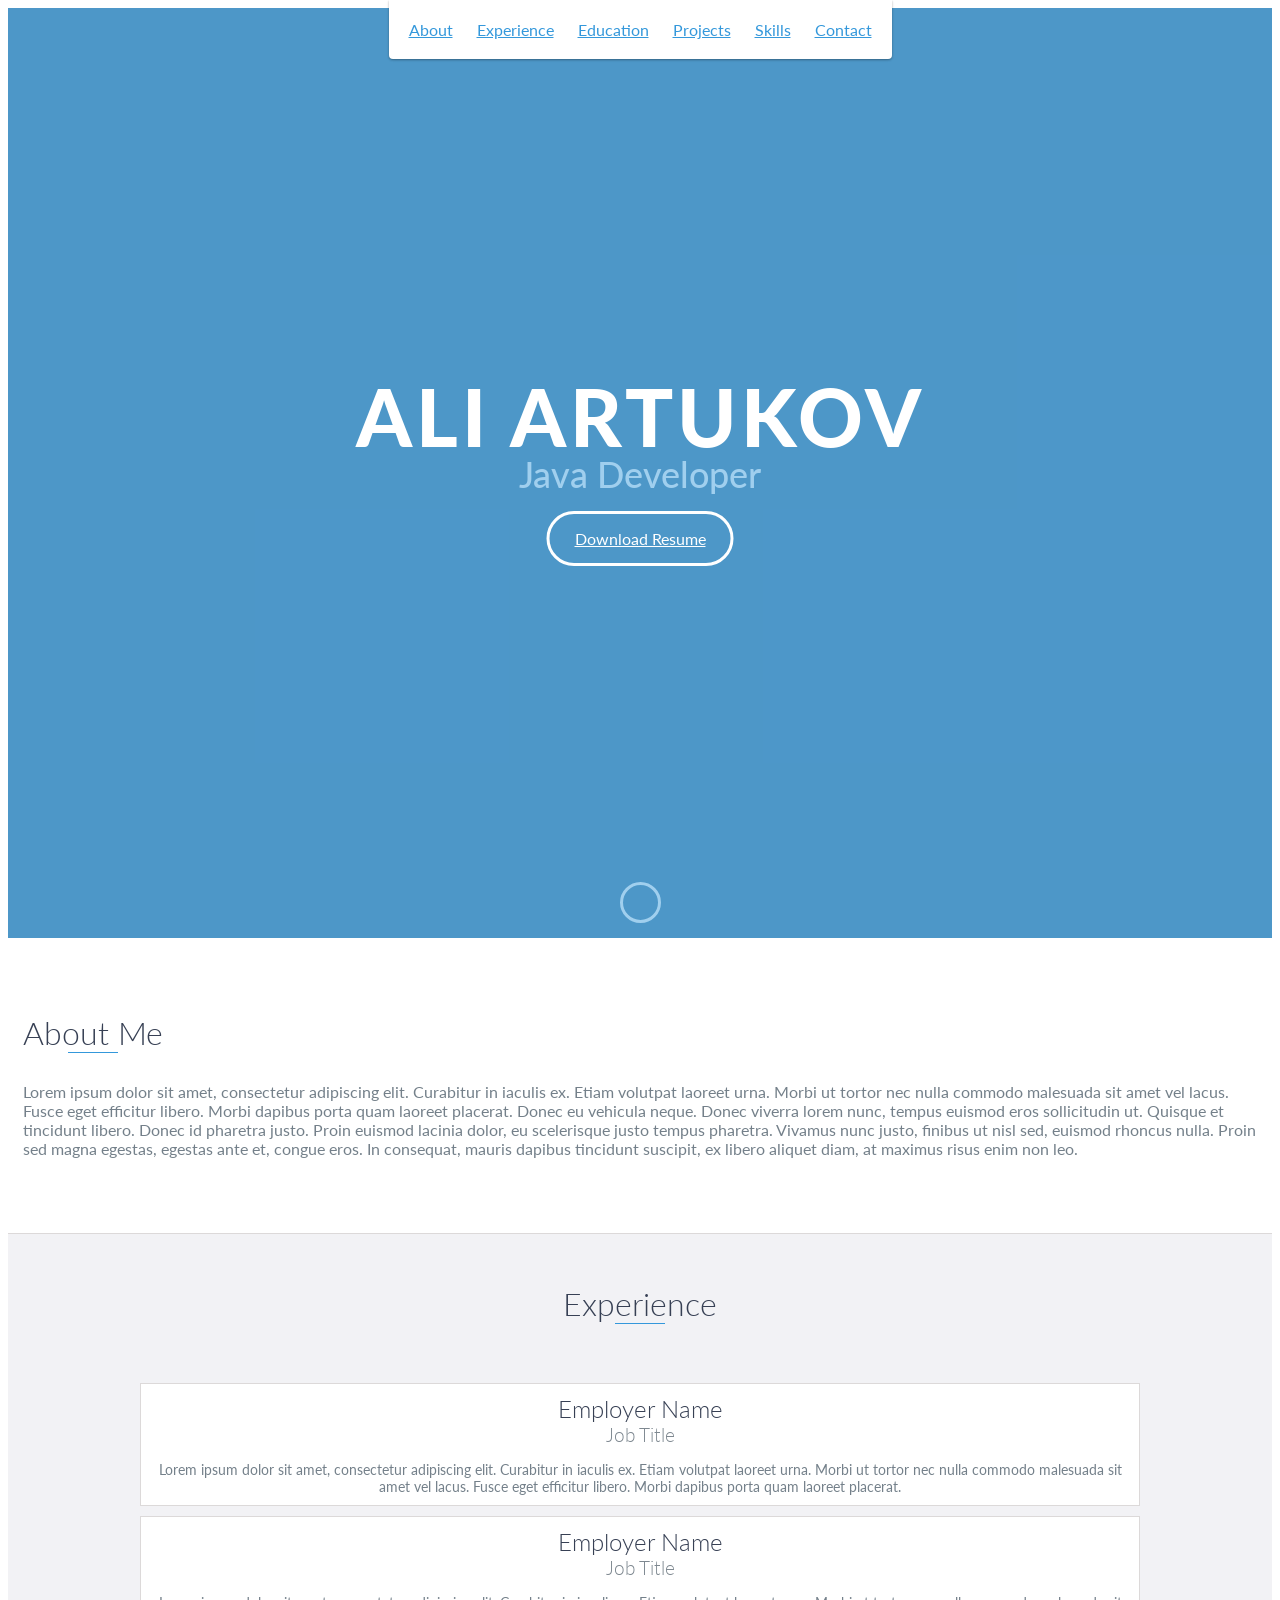
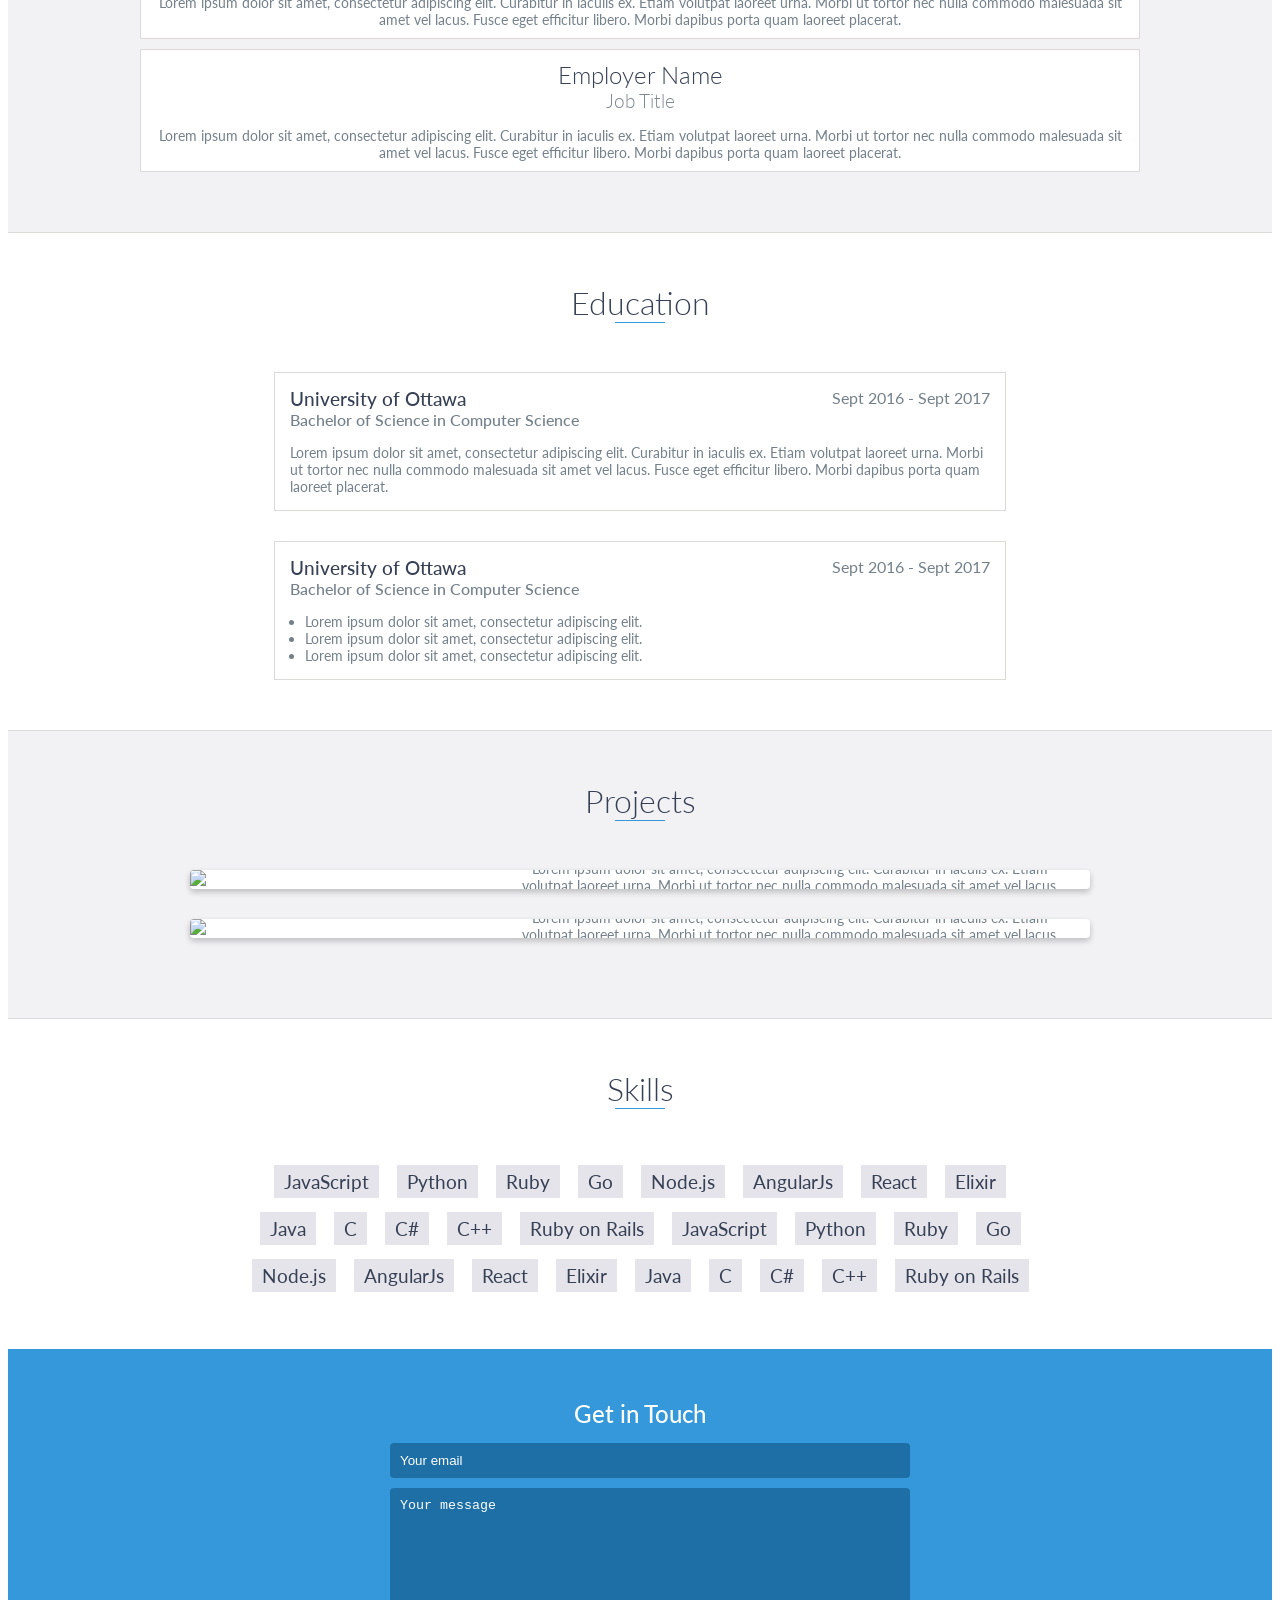
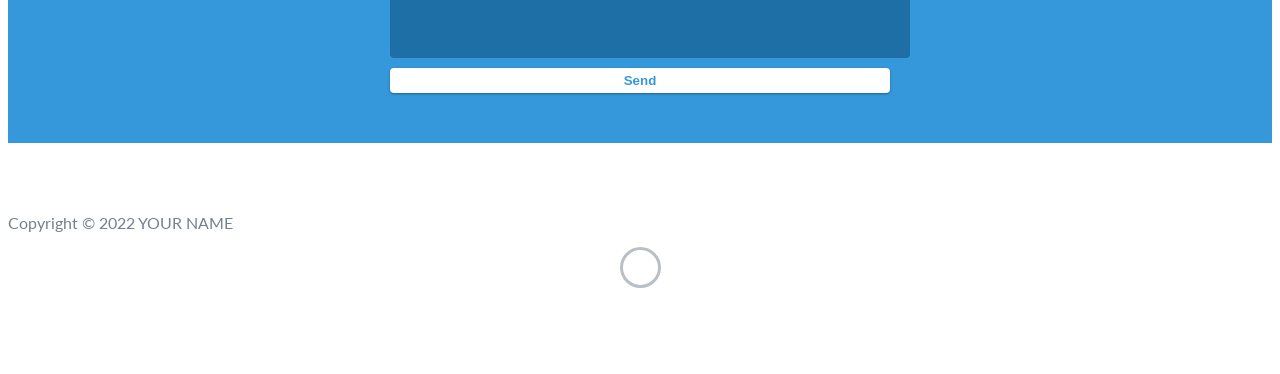
==== index.html @ 6764c12b "change FL" ====
<!DOCTYPE html>
<html class="no-js" lang="en">

<head>
    <meta charset="utf-8">
    <meta http-equiv="X-UA-Compatible" content="IE=edge">
    <meta name="viewport" content="width=device-width, initial-scale=1">
    <title>My Portfolio</title>
	<link rel="shortcut icon" href="favicon.ico" type="image/x-icon">
	<link rel="icon" href="favicon.ico" type="image/x-icon">
    <link href="https://fonts.googleapis.com/css?family=Lato:300,400,700,900" rel="stylesheet">
    <link rel="stylesheet" href="libs/font-awesome/css/font-awesome.min.css">
    <link href="css/bootstrap.min.css" rel="stylesheet">
    <link href="css/styles.css" rel="stylesheet">
</head>

<body>
    <div id="mobile-menu-open" class="shadow-large">
        <i class="fa fa-bars" aria-hidden="true"></i>
    </div>
    <!-- End #mobile-menu-toggle -->
    <header>
        <div id="mobile-menu-close">
            <span>Close</span> <i class="fa fa-times" aria-hidden="true"></i>
        </div>
        <ul id="menu" class="shadow">
            <li>
                <a href="#about">About</a>
            </li>
            <li>
                <a href="#experience">Experience</a>
            </li>
            <li>
                <a href="#education">Education</a>
            </li>
            <li>
                <a href="#projects">Projects</a>
            </li>
            <li>
                <a href="#skills">Skills</a>
            </li>
            <li>
                <a href="#contact">Contact</a>
            </li>
        </ul>
    </header>
    <!-- End header -->

    <div id="lead">
        <div id="lead-content">
            <h1>Ali Artukov</h1>
            <h2>Java Developer</h2>
            <a href="cv/Artukov Ali.pdf" class="btn-rounded-white">Download Resume</a>
        </div>
        <!-- End #lead-content -->

        <div id="lead-overlay"></div>

        <div id="lead-down">
            <span>
                <i class="fa fa-chevron-down" aria-hidden="true"></i>
            </span>
        </div>
        <!-- End #lead-down -->
    </div>
    <!-- End #lead -->

    <div id="about">
        <div class="container">
            <div class="row">
                <div class="col-md-4">
                    <h2 class="heading">About Me</h2>
                </div>
                <div class="col-md-8">
                    <p>
                        Lorem ipsum dolor sit amet, consectetur adipiscing elit. Curabitur in iaculis ex. Etiam volutpat laoreet urna. Morbi ut tortor nec nulla commodo malesuada sit amet vel lacus. Fusce eget efficitur libero. Morbi dapibus porta quam laoreet placerat. Donec
                        eu vehicula neque. Donec viverra lorem nunc, tempus euismod eros sollicitudin ut. Quisque et tincidunt libero. Donec id pharetra justo. Proin euismod lacinia dolor, eu scelerisque justo tempus pharetra. Vivamus nunc justo, finibus
                        ut nisl sed, euismod rhoncus nulla. Proin sed magna egestas, egestas ante et, congue eros. In consequat, mauris dapibus tincidunt suscipit, ex libero aliquet diam, at maximus risus enim non leo.
                    </p>
                </div>
            </div>
        </div>
    </div>
    <!-- End #about -->

    <div id="experience" class="background-alt">
        <h2 class="heading">Experience</h2>
        <div id="experience-timeline">
            <div data-date="September 2015 – September 2016">
                <h3>Employer Name</h3>
                <h4>Job Title</h4>
                <p>
                    Lorem ipsum dolor sit amet, consectetur adipiscing elit. Curabitur in iaculis ex. Etiam volutpat laoreet urna. Morbi ut tortor nec nulla commodo malesuada sit amet vel lacus. Fusce eget efficitur libero. Morbi dapibus porta quam laoreet placerat.
                </p>
            </div>

            <div data-date="September 2015 – September 2016">
                <h3>Employer Name</h3>
                <h4>Job Title</h4>
                <p>
                    Lorem ipsum dolor sit amet, consectetur adipiscing elit. Curabitur in iaculis ex. Etiam volutpat laoreet urna. Morbi ut tortor nec nulla commodo malesuada sit amet vel lacus. Fusce eget efficitur libero. Morbi dapibus porta quam laoreet placerat.
                </p>
            </div>

            <div data-date="September 2015 – September 2016">
                <h3>Employer Name</h3>
                <h4>Job Title</h4>
                <p>
                    Lorem ipsum dolor sit amet, consectetur adipiscing elit. Curabitur in iaculis ex. Etiam volutpat laoreet urna. Morbi ut tortor nec nulla commodo malesuada sit amet vel lacus. Fusce eget efficitur libero. Morbi dapibus porta quam laoreet placerat.
                </p>
            </div>
        </div>
    </div>
    <!-- End #experience -->

    <div id="education">
        <h2 class="heading">Education</h2>
        <div class="education-block">
            <h3>University of Ottawa</h3>
            <span class="education-date">Sept 2016 - Sept 2017</span>
            <h4>Bachelor of Science in Computer Science</h4>
            <p>
                Lorem ipsum dolor sit amet, consectetur adipiscing elit. Curabitur in iaculis ex. Etiam volutpat laoreet urna. Morbi ut tortor nec nulla commodo malesuada sit amet vel lacus. Fusce eget efficitur libero. Morbi dapibus porta quam laoreet placerat.
            </p>
        </div>
        <!-- End .education-block -->

        <div class="education-block">
            <h3>University of Ottawa</h3>
            <span class="education-date">Sept 2016 - Sept 2017</span>
            <h4>Bachelor of Science in Computer Science</h4>
            <ul>
                <li>
                    Lorem ipsum dolor sit amet, consectetur adipiscing elit.
                </li>
                <li>
                    Lorem ipsum dolor sit amet, consectetur adipiscing elit.
                </li>
                <li>
                    Lorem ipsum dolor sit amet, consectetur adipiscing elit.
                </li>
            </ul>
        </div>
        <!-- End .education-block -->
    </div>
    <!-- End #education -->

    <div id="projects" class="background-alt">
        <h2 class="heading">Projects</h2>
        <div class="container">
            <div class="row">
                <div class="project shadow-large">
                    <div class="project-image">
                        <img src="images/project.jpg" />
                    </div>
                    <!-- End .project-image -->
                    <div class="project-info">
                        <h3>Project Name Here</h3>
                        <p>
                            Lorem ipsum dolor sit amet, consectetur adipiscing elit. Curabitur in iaculis ex. Etiam volutpat laoreet urna. Morbi ut tortor nec nulla commodo malesuada sit amet vel lacus. Fusce eget efficitur libero. Morbi dapibus porta quam laoreet placerat.
                        </p>
                        <a href="#">View Project</a>
                    </div>
                    <!-- End .project-info -->
                </div>
                <!-- End .project -->

                <div class="project shadow-large">
                    <div class="project-image">
                        <img src="images/project.jpg" />
                    </div>
                    <!-- End .project-image -->
                    <div class="project-info">
                        <h3>Project Name Here</h3>
                        <p>
                            Lorem ipsum dolor sit amet, consectetur adipiscing elit. Curabitur in iaculis ex. Etiam volutpat laoreet urna. Morbi ut tortor nec nulla commodo malesuada sit amet vel lacus. Fusce eget efficitur libero. Morbi dapibus porta quam laoreet placerat.
                        </p>
                        <a href="#">View Project</a>
                    </div>
                    <!-- End .project-info -->
                </div>
                <!-- End .project -->
            </div>
        </div>
    </div>
    <!-- End #projects -->

    <div id="skills">
        <h2 class="heading">Skills</h2>
        <ul>
            <li>JavaScript</li>
            <li>Python</li>
            <li>Ruby</li>
            <li>Go</li>
            <li>Node.js</li>
            <li>AngularJs</li>
            <li>React</li>
            <li>Elixir</li>
            <li>Java</li>
            <li>C</li>
            <li>C#</li>
            <li>C++</li>
            <li>Ruby on Rails</li>
            <li>JavaScript</li>
            <li>Python</li>
            <li>Ruby</li>
            <li>Go</li>
            <li>Node.js</li>
            <li>AngularJs</li>
            <li>React</li>
            <li>Elixir</li>
            <li>Java</li>
            <li>C</li>
            <li>C#</li>
            <li>C++</li>
            <li>Ruby on Rails</li>
        </ul>
    </div>
    <!-- End #skills -->

    <div id="contact">
        <h2>Get in Touch</h2>
        <div id="contact-form">
            <form method="POST" action="https://formspree.io/email@email.com">
                <input type="hidden" name="_subject" value="Contact request from personal website" />
                <input type="email" name="_replyto" placeholder="Your email" required>
                <textarea name="message" placeholder="Your message" required></textarea>
                <button type="submit">Send</button>
            </form>
        </div>
        <!-- End #contact-form -->
    </div>
    <!-- End #contact -->

    <footer>
        <div class="container">
            <div class="row">
                <div class="col-sm-5 copyright">
                    <p>
                        Copyright &copy; <span id="current-year">2022</span> YOUR NAME
                    </p>
                </div>
                <div class="col-sm-2 top">
                    <span id="to-top">
                        <i class="fa fa-chevron-up" aria-hidden="true"></i>
                    </span>
                </div>
                <div class="col-sm-5 social">
                    <ul>
                        <li>
                            <a href="https://github.com/" target="_blank"><i class="fa fa-github" aria-hidden="true"></i></a>
                        </li>
                        <li>
                            <a href="https://stackoverflow.com/" target="_blank"><i class="fa fa-stack-overflow" aria-hidden="true"></i></a>
                        </li>
                        <li>
                            <a href="https://linkedin.com/" target="_blank"><i class="fa fa-linkedin" aria-hidden="true"></i></a>
                        </li>
                        <li>
                            <a href="https://www.facebook.com/" target="_blank"><i class="fa fa-facebook" aria-hidden="true"></i></a>
                        </li>
                        <li>
                            <a href="https://twitter.com/" target="_blank"><i class="fa fa-twitter" aria-hidden="true"></i></a>
                        </li>
                        <li>
                            <a href="https://plus.google.com/" target="_blank"><i class="fa fa-google-plus" aria-hidden="true"></i></a>
                        </li>
                    </ul>
                </div>
            </div>
        </div>
    </footer>
    <!-- End footer -->

    <script src="https://ajax.googleapis.com/ajax/libs/jquery/1.12.4/jquery.min.js"></script>
    <script src="js/scripts.min.js"></script>
</body>

</html>
---- css/styles.css ----
/*!
    Title: Dev Portfolio Template
    Version: 1.2.2
    Last Change: 03/25/2020
    Author: Ryan Fitzgerald
    Repo: https://github.com/RyanFitzgerald/devportfolio-template
    Issues: https://github.com/RyanFitzgerald/devportfolio-template/issues

    Description: This file contains all the styles associated with the page
    that don't come from third party libraries. This file gets compiled using
    Gulp and send to the /css folder which is then loaded on the page.
*/body{font-family:'Lato', sans-serif;font-size:16px}body.active{overflow:hidden;z-index:-1}.no-js #experience-timeline>div{background:#fff;padding:10px;margin-bottom:10px;border:1px solid #dcd9d9}.no-js #experience-timeline>div h3{font-size:1.5em;font-weight:300;color:#374054;display:inline-block;margin:0}.no-js #experience-timeline>div h4{font-size:1.2em;font-weight:300;color:#7e8890;margin:0 0 15px 0}.no-js #experience-timeline>div p{color:#74808a;font-size:0.9em;margin:0}.no-js #experience-timeline:before,.no-js #experience-timeline:after{content:none}@keyframes dropHeader{0%{transform:translateY(-100%)}100%{transform:translateY(0)}}header{position:absolute;top:0;left:0;right:0;text-align:center;z-index:10;animation-name:dropHeader;animation-iteration-count:1;animation-timing-function:ease;animation-duration:0.75s}header ul{display:inline-block;background:#fff;text-align:center;padding:10px;margin:0;border-bottom-right-radius:4px;border-bottom-left-radius:4px}header li{display:inline-block}header a{display:block;color:#3498db;padding:10px}header a:hover{color:#217dbb;text-decoration:none;background:#eee;border-radius:4px}header a:focus{color:#3498db;text-decoration:none}header.active{display:block}header.sticky{position:fixed;z-index:999}#menu.active{display:block}#mobile-menu-open{display:none;cursor:pointer;position:fixed;right:15px;top:10px;color:#3498db;font-size:1.5em;z-index:20;padding:0 7px;border-radius:4px;background:#fff}#mobile-menu-close{display:none;text-align:right;width:100%;background:#fff;font-size:1.5em;padding-right:15px;padding-top:10px;cursor:pointer;color:#3498db}#mobile-menu-close span{font-size:0.5em;text-transform:uppercase}#mobile-menu-close i{vertical-align:middle}footer{padding:50px 0}.copyright{padding-top:20px}.copyright p{margin:0;color:#74808a}.top{text-align:center}.top span{cursor:pointer;display:block;margin:15px auto 0 auto;width:35px;height:35px;border-radius:50%;border:3px solid #b9bfc4;text-align:center}.top i{color:#74808a}.social{text-align:right}.social ul{margin:5px 0 0 0;padding:0}.social li{display:inline-block;font-size:1.25em;list-style:none}.social a{display:block;color:#74808a;padding:10px}.social a:hover{color:#3498db}.btn-rounded-white{display:inline-block;color:#fff;padding:15px 25px;border:3px solid #fff;border-radius:30px;transition:.5s ease all}.btn-rounded-white:hover{color:#3498db;background:#fff;text-decoration:none}.shadow{box-shadow:0 1px 3px rgba(0,0,0,0.12),0 1px 2px rgba(0,0,0,0.24)}.shadow-large{box-shadow:0 3px 6px rgba(0,0,0,0.08),0 3px 6px rgba(0,0,0,0.15)}.heading{position:relative;display:inline-block;font-size:2em;font-weight:300;margin:0 0 30px 0}.heading:after{position:absolute;content:'';top:100%;height:1px;width:50px;left:0;right:0;margin:0 auto;background:#3498db}.background-alt{background:#f2f2f5}#lead{position:relative;height:100vh;min-height:500px;max-height:1080px;background:url(../images/lead-bg.jpg);background-size:cover;padding:15px;overflow:hidden}#lead-content{position:absolute;z-index:10;top:50%;left:50%;transform:translate(-50%, -50%);text-align:center}#lead-content h1,#lead-content h2{margin:0}#lead-content h1{color:#fff;font-weight:900;font-size:5em;text-transform:uppercase;letter-spacing:0.05em;line-height:0.9em}#lead-content h2{color:#a0cfee;font-weight:500;font-size:2.25em;margin-bottom:15px}#lead-overlay{position:absolute;height:100%;width:100%;top:0;right:0;bottom:0;left:0;background:rgba(33,125,187,0.8);z-index:1}#lead-down{position:absolute;left:0;right:0;width:100%;text-align:center;z-index:10;bottom:15px;color:#fff}#lead-down span{cursor:pointer;display:block;margin:0 auto;width:35px;height:35px;border-radius:50%;border:3px solid #a0cfee;text-align:center}#lead-down i{animation:pulsate 1.5s ease;animation-iteration-count:infinite;padding-top:5px}@keyframes pulsate{0%{transform:scale(1, 1)}50%{transform:scale(1.2, 1.2)}100%{transform:scale(1, 1)}}#about{padding:75px 15px;border-bottom:1px solid #dcd9d9}#about h2{color:#374054}#about p{color:#74808a;margin:0}#experience{padding:50px 15px;text-align:center;border-bottom:1px solid #dcd9d9}#experience h2{color:#374054}#experience-timeline{margin:30px auto 0 auto;position:relative;max-width:1000px}#experience-timeline:before{position:absolute;content:'';top:0;bottom:0;left:303px;right:auto;height:100%;width:3px;background:#3498db;z-index:0}#experience-timeline:after{position:absolute;content:'';width:3px;height:40px;background:#3498db;background:linear-gradient(to bottom, #3498db, rgba(52,152,219,0));top:100%;left:303px}.vtimeline-content{margin-left:350px;background:#fff;border:1px solid #e6e6e6;padding:15px;border-radius:3px;text-align:left}.vtimeline-content h3{font-size:1.5em;font-weight:300;color:#374054;display:inline-block;margin:0}.vtimeline-content h4{font-size:1.2em;font-weight:300;color:#7e8890;margin:0 0 15px 0}.vtimeline-content p{color:#74808a;font-size:0.9em;margin:0}.vtimeline-point{position:relative;display:block;vertical-align:top;margin-bottom:30px}.vtimeline-icon{position:relative;color:#fff;width:50px;height:50px;background:#3498db;border-radius:50%;float:left;z-index:99;margin-left:280px}.vtimeline-icon i{display:block;font-size:2em;margin-top:10px}.vtimeline-date{width:260px;text-align:right;position:absolute;left:0;top:10px;font-weight:300;color:#374054}#education{padding:50px 15px 20px 15px;border-bottom:1px solid #dcd9d9;text-align:center}#education h2{color:#374054;margin-bottom:50px}.education-block{max-width:700px;margin:0 auto 30px auto;padding:15px;border:1px solid #dcd9d9;text-align:left}.education-block h3{font-weight:500;float:left;margin:0;color:#374054}.education-block span{color:#74808a;float:right}.education-block h4{color:#74808a;clear:both;font-weight:500;margin:0 0 15px 0}.education-block p,.education-block ul{margin:0;color:#74808a;font-size:0.9em}.education-block ul{padding:0 0 0 15px}#projects{padding:50px 15px;border-bottom:1px solid #dcd9d9;text-align:center}#projects h2{color:#374054;margin-bottom:50px}.project{position:relative;max-width:900px;margin:0 auto 30px auto;overflow:hidden;background:#fff;border-radius:4px}.project-image{float:left}.project-info{position:absolute;top:50%;transform:translateY(-50%);margin-left:300px;padding:15px}.project-info h3{font-size:1.5em;font-weight:300;color:#374054;margin:0 0 15px 0}.project-info p{color:#74808a;margin:0 0 15px 0;font-size:0.9em}.no-image .project-info{position:relative;margin:0;padding:30px 15px;transform:none}#more-projects{display:none}#skills{padding:50px 15px;text-align:center}#skills h2{color:#374054;margin-bottom:50px}#skills ul{display:block;margin:0 auto;padding:0;max-width:800px}#skills li{display:inline-block;margin:7px;padding:5px 10px;color:#374054;background:#e4e4ea;list-style:none;cursor:default;font-size:1.2em}#contact{padding:50px 15px;background:#3498db;text-align:center}#contact h2{margin:0 0 15px 0;color:#fff;font-weight:500}#contact-form{max-width:500px;margin:0 auto}#contact-form input,#contact-form textarea{display:block;width:100%;padding:10px;border-radius:4px;border:none;margin-bottom:10px;background:#1d6fa5;color:#fff;transition:.5s ease all}#contact-form input::-webkit-input-placeholder,#contact-form textarea::-webkit-input-placeholder{color:#fff}#contact-form input:-moz-placeholder,#contact-form textarea:-moz-placeholder{color:#fff;opacity:1}#contact-form input::-moz-placeholder,#contact-form textarea::-moz-placeholder{color:#fff;opacity:1}#contact-form input:-ms-input-placeholder,#contact-form textarea:-ms-input-placeholder{color:#fff}#contact-form input:focus,#contact-form textarea:focus{outline:none;background:#16527a}#contact-form textarea{height:150px;resize:none}#contact-form button{display:block;width:100%;background:#fff;border-radius:4px;padding:5px 10px;border:none;color:#3498db;font-weight:700;box-shadow:0 1px 3px rgba(0,0,0,0.12),0 1px 2px rgba(0,0,0,0.24);transition:.5s ease all}#contact-form button:hover{box-shadow:0 10px 20px rgba(0,0,0,0.19),0 6px 6px rgba(0,0,0,0.23)}.optional-section{padding:50px 15px;text-align:center;border-top:1px solid #dcd9d9}.optional-section h2{color:#374054}.optional-section-block{max-width:700px;margin:0 auto 30px auto;padding:15px;border:1px solid #dcd9d9;background:#fff;text-align:left}.optional-section-block h3{font-weight:500;margin:0 0 15px 0;color:#374054}.optional-section-block h4{color:#74808a;clear:both;font-weight:500;margin:0 0 15px 0}.optional-section-block p,.optional-section-block ul{margin:0 0 15px 0;color:#74808a;font-size:0.9em}.optional-section-block ul{padding:0 0 0 15px}@media only screen and (max-width: 750px){#experience-timeline:before,#experience-timeline:after{left:23px}.vtimeline-date{width:auto;text-align:left;position:relative;margin-bottom:15px;display:block;margin-left:70px}.vtimeline-icon{margin-left:0}.vtimeline-content{margin-left:70px}}@media only screen and (max-width: 992px){#lead{height:auto;min-height:auto;max-height:auto;padding:100px 15px}#lead-content{position:relative;transform:none;left:auto;top:auto}#lead-content h1{font-size:3em}#lead-content h2{font-size:1.75em}#about{text-align:center}#about p{text-align:left}}@media only screen and (max-width: 768px){header{position:fixed;display:none;z-index:999;animation:none;bottom:0;height:100%}#mobile-menu-open,#mobile-menu-close{display:block}#menu{height:100%;overflow-y:auto;box-shadow:none;border-radius:0;width:100%}#menu li{display:block;margin-bottom:10px}#lead-content h1{font-size:2em}#lead-content h2{font-size:1.3em}#lead-content a{padding:10px 20px}#lead-down{display:none}.education-block h3,.education-block span{float:none}.project-image{display:none}.project-info{position:relative;margin:0;padding:30px 15px;top:auto;transform:none}footer{text-align:center}.social{text-align:center}}@media only screen and (max-width: 480px){#lead-content h1{font-size:1.5em}#lead-content h2{font-size:1em}#lead-content a{font-size:0.9em;padding:5px 10px}}
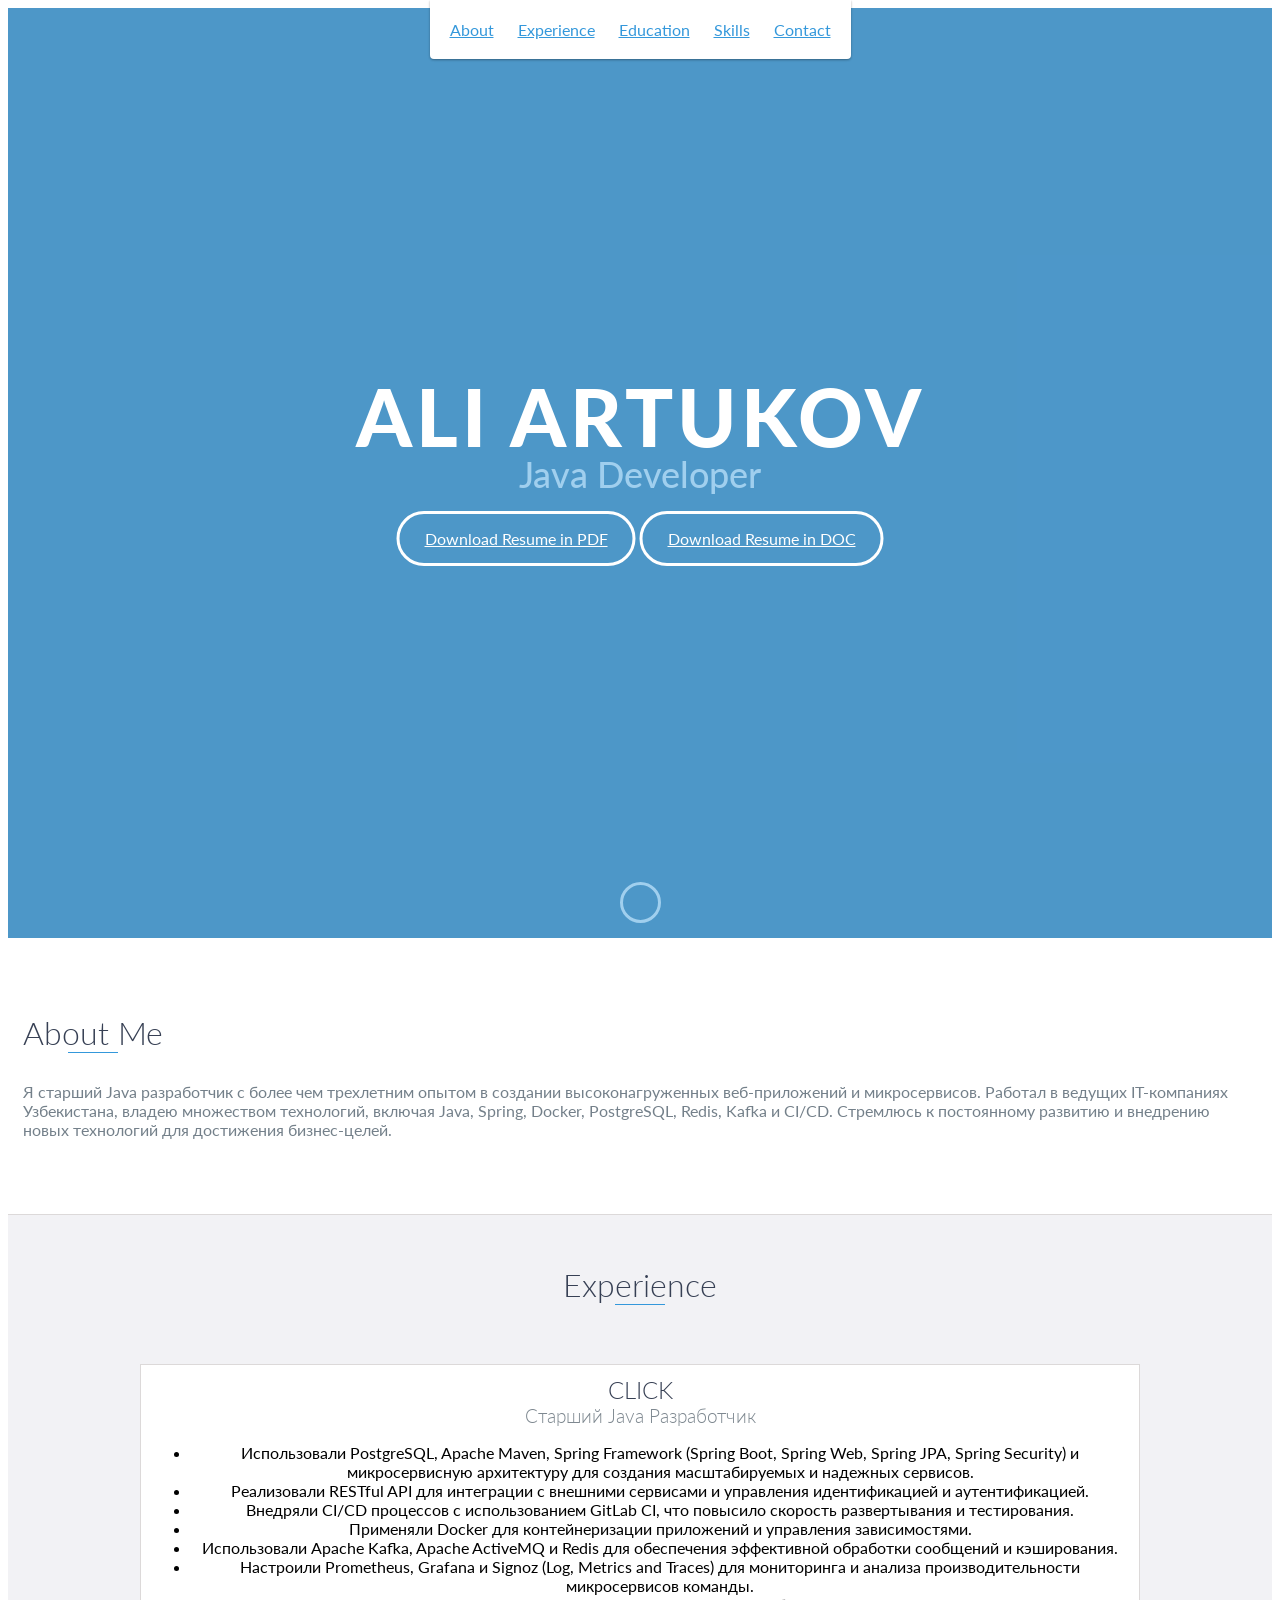
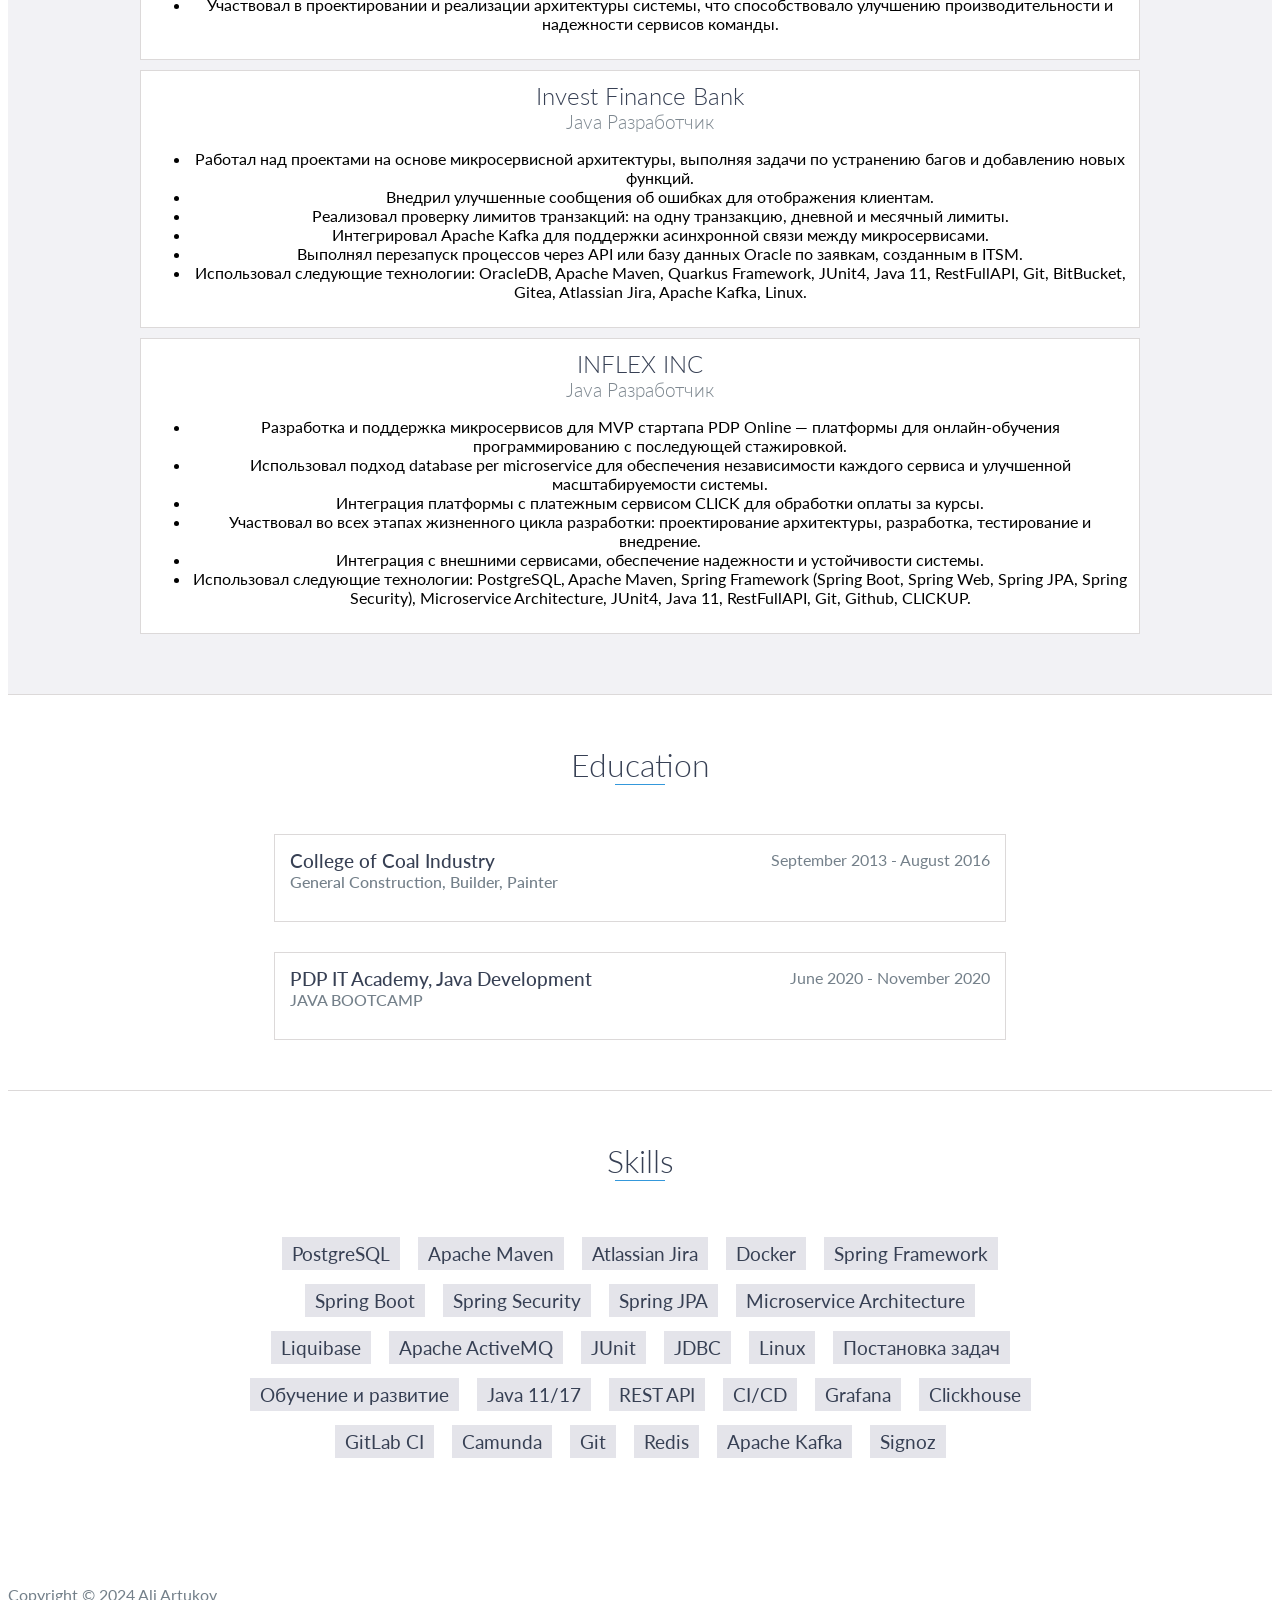
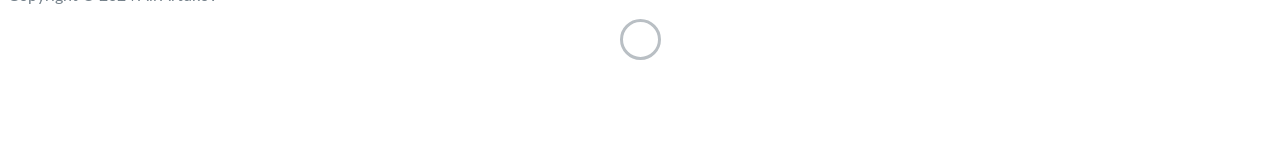
==== commit e78a7b36: "edit index.html" ====
--- a/index.html
+++ b/index.html
@@ -6,8 +6,8 @@
     <meta http-equiv="X-UA-Compatible" content="IE=edge">
     <meta name="viewport" content="width=device-width, initial-scale=1">
     <title>My Portfolio</title>
-	<link rel="shortcut icon" href="favicon.ico" type="image/x-icon">
-	<link rel="icon" href="favicon.ico" type="image/x-icon">
+    <link rel="shortcut icon" href="favicon.ico" type="image/x-icon">
+    <link rel="icon" href="favicon.ico" type="image/x-icon">
     <link href="https://fonts.googleapis.com/css?family=Lato:300,400,700,900" rel="stylesheet">
     <link rel="stylesheet" href="libs/font-awesome/css/font-awesome.min.css">
     <link href="css/bootstrap.min.css" rel="stylesheet">
@@ -15,265 +15,333 @@
 </head>
 
 <body>
-    <div id="mobile-menu-open" class="shadow-large">
-        <i class="fa fa-bars" aria-hidden="true"></i>
-    </div>
-    <!-- End #mobile-menu-toggle -->
-    <header>
-        <div id="mobile-menu-close">
-            <span>Close</span> <i class="fa fa-times" aria-hidden="true"></i>
-        </div>
-        <ul id="menu" class="shadow">
-            <li>
-                <a href="#about">About</a>
-            </li>
-            <li>
-                <a href="#experience">Experience</a>
-            </li>
-            <li>
-                <a href="#education">Education</a>
-            </li>
-            <li>
-                <a href="#projects">Projects</a>
-            </li>
-            <li>
-                <a href="#skills">Skills</a>
-            </li>
-            <li>
-                <a href="#contact">Contact</a>
-            </li>
-        </ul>
-    </header>
-    <!-- End header -->
-
-    <div id="lead">
-        <div id="lead-content">
-            <h1>Ali Artukov</h1>
-            <h2>Java Developer</h2>
-            <a href="cv/Artukov Ali.pdf" class="btn-rounded-white">Download Resume</a>
-        </div>
-        <!-- End #lead-content -->
-
-        <div id="lead-overlay"></div>
-
-        <div id="lead-down">
+<div id="mobile-menu-open" class="shadow-large">
+    <i class="fa fa-bars" aria-hidden="true"></i>
+</div>
+<!-- End #mobile-menu-toggle -->
+<header>
+    <div id="mobile-menu-close">
+        <span>Close</span> <i class="fa fa-times" aria-hidden="true"></i>
+    </div>
+    <ul id="menu" class="shadow">
+        <li>
+            <a href="#about">About</a>
+        </li>
+        <li>
+            <a href="#experience">Experience</a>
+        </li>
+        <li>
+            <a href="#education">Education</a>
+        </li>
+        <!--        <li>-->
+        <!--            <a href="#projects">Projects</a>-->
+        <!--        </li>-->
+        <li>
+            <a href="#skills">Skills</a>
+        </li>
+        <li>
+            <a href="#contact2">Contact</a>
+        </li>
+    </ul>
+</header>
+<!-- End header -->
+
+<div id="lead">
+    <div id="lead-content">
+        <h1>Ali Artukov</h1>
+        <h2>Java Developer</h2>
+        <a href="cv/Artukov Ali.pdf" target="_blank" class="btn-rounded-white">Download Resume in PDF</a>
+        <a href="cv/Artukov Ali.doc" target="_blank" class="btn-rounded-white">Download Resume in DOC</a>
+    </div>
+    <!-- End #lead-content -->
+
+    <div id="lead-overlay"></div>
+
+    <div id="lead-down">
             <span>
                 <i class="fa fa-chevron-down" aria-hidden="true"></i>
             </span>
-        </div>
-        <!-- End #lead-down -->
-    </div>
-    <!-- End #lead -->
-
-    <div id="about">
-        <div class="container">
-            <div class="row">
-                <div class="col-md-4">
-                    <h2 class="heading">About Me</h2>
-                </div>
-                <div class="col-md-8">
-                    <p>
-                        Lorem ipsum dolor sit amet, consectetur adipiscing elit. Curabitur in iaculis ex. Etiam volutpat laoreet urna. Morbi ut tortor nec nulla commodo malesuada sit amet vel lacus. Fusce eget efficitur libero. Morbi dapibus porta quam laoreet placerat. Donec
-                        eu vehicula neque. Donec viverra lorem nunc, tempus euismod eros sollicitudin ut. Quisque et tincidunt libero. Donec id pharetra justo. Proin euismod lacinia dolor, eu scelerisque justo tempus pharetra. Vivamus nunc justo, finibus
-                        ut nisl sed, euismod rhoncus nulla. Proin sed magna egestas, egestas ante et, congue eros. In consequat, mauris dapibus tincidunt suscipit, ex libero aliquet diam, at maximus risus enim non leo.
-                    </p>
-                </div>
-            </div>
-        </div>
-    </div>
-    <!-- End #about -->
-
-    <div id="experience" class="background-alt">
-        <h2 class="heading">Experience</h2>
-        <div id="experience-timeline">
-            <div data-date="September 2015 – September 2016">
-                <h3>Employer Name</h3>
-                <h4>Job Title</h4>
+    </div>
+    <!-- End #lead-down -->
+</div>
+<!-- End #lead -->
+
+<div id="about">
+    <div class="container">
+        <div class="row">
+            <div class="col-md-4">
+                <h2 class="heading">About Me</h2>
+            </div>
+            <div class="col-md-8">
                 <p>
-                    Lorem ipsum dolor sit amet, consectetur adipiscing elit. Curabitur in iaculis ex. Etiam volutpat laoreet urna. Morbi ut tortor nec nulla commodo malesuada sit amet vel lacus. Fusce eget efficitur libero. Morbi dapibus porta quam laoreet placerat.
+                    Я старший Java разработчик с более чем трехлетним опытом в создании высоконагруженных веб-приложений
+                    и микросервисов. Работал в ведущих IT-компаниях Узбекистана, владею множеством технологий, включая
+                    Java, Spring, Docker, PostgreSQL, Redis, Kafka и CI/CD. Стремлюсь к постоянному развитию и внедрению
+                    новых технологий для достижения бизнес-целей.
                 </p>
             </div>
-
-            <div data-date="September 2015 – September 2016">
-                <h3>Employer Name</h3>
-                <h4>Job Title</h4>
+        </div>
+    </div>
+</div>
+<!-- End #about -->
+
+<div id="experience" class="background-alt">
+    <h2 class="heading">Experience</h2>
+    <div id="experience-timeline">
+        <div data-date="March 2022 – Current day">
+            <h3>CLICK</h3>
+            <h4>Старший Java Разработчик</h4>
+            <p>
+            <ul>
+                <li>Использовали PostgreSQL, Apache Maven, Spring Framework (Spring Boot, Spring Web, Spring
+                    JPA, Spring Security) и микросервисную архитектуру для создания масштабируемых и
+                    надежных сервисов.
+                </li>
+                <li>Реализовали RESTful API для интеграции с внешними сервисами и управления
+                    идентификацией и аутентификацией.
+                </li>
+                <li>Внедряли CI/CD процессов с использованием GitLab CI, что повысило скорость развертывания
+                    и тестирования.
+                </li>
+                <li>Применяли Docker для контейнеризации приложений и управления зависимостями.</li>
+                <li>Использовали Apache Kafka, Apache ActiveMQ и Redis для обеспечения эффективной обработки
+                    сообщений и кэширования.
+                </li>
+                <li>Настроили Prometheus, Grafana и Signoz (Log, Metrics and Traces) для мониторинга и анализа
+                    производительности микросервисов команды.
+                </li>
+                <li>Участвовал в проектировании и реализации архитектуры системы, что способствовало
+                    улучшению производительности и надежности сервисов команды.
+                </li>
+            </ul>
+            </p>
+        </div>
+
+        <div data-date="September 2021 – February 2022">
+            <h3>Invest Finance Bank</h3>
+            <h4>Java Разработчик</h4>
+            <p>
+            <ul>
+                <li> Работал над проектами на основе микросервисной архитектуры, выполняя задачи по
+                    устранению багов и добавлению новых функций.
+                </li>
+                <li> Внедрил улучшенные сообщения об ошибках для отображения клиентам.
+                </li>
+                <li> Реализовал проверку лимитов транзакций: на одну транзакцию, дневной и месячный
+                    лимиты.
+                </li>
+                <li>Интегрировал Apache Kafka для поддержки асинхронной связи между микросервисами.</li>
+                <li> Выполнял перезапуск процессов через API или базу данных Oracle по заявкам, созданным в
+                    ITSM.
+                </li>
+                <li>Использовал следующие технологии: OracleDB, Apache Maven, Quarkus Framework, JUnit4, Java
+                    11, RestFullAPI, Git, BitBucket, Gitea, Atlassian Jira, Apache Kafka, Linux.
+                </li>
+            </ul>
+            </p>
+        </div>
+
+        <div data-date="December 2020 – August 2021">
+            <h3>INFLEX INC</h3>
+            <h4>Java Разработчик</h4>
+            <p>
+            <ul>
+                <li>Разработка и поддержка микросервисов для MVP стартапа PDP Online — платформы для
+                    онлайн-обучения программированию с последующей стажировкой.
+                </li>
+                <li> Использовал подход database per microservice для обеспечения независимости каждого
+                    сервиса и улучшенной масштабируемости системы.
+                </li>
+                <li> Интеграция платформы с платежным сервисом CLICK для обработки оплаты за курсы.
+                </li>
+                <li>Участвовал во всех этапах жизненного цикла разработки: проектирование архитектуры,
+                    разработка, тестирование и внедрение.
+                </li>
+                <li>Интеграция с внешними сервисами, обеспечение надежности и устойчивости системы.
+                </li>
+                <li> Использовал следующие технологии: PostgreSQL, Apache Maven, Spring Framework (Spring
+                    Boot, Spring Web, Spring JPA, Spring Security), Microservice Architecture, JUnit4, Java 11,
+                    RestFullAPI,
+                    Git, Github, CLICKUP.
+                </li>
+            </ul>
+            </p>
+        </div>
+    </div>
+</div>
+<!-- End #experience -->
+
+<div id="education">
+    <h2 class="heading">Education</h2>
+    <div class="education-block">
+        <h3>College of Coal Industry</h3>
+        <span class="education-date">September 2013 - August 2016</span>
+        <h4>General Construction, Builder, Painter</h4>
+        <!--        <p>-->
+        <!--            Lorem ipsum dolor sit amet, consectetur adipiscing elit. Curabitur in iaculis ex. Etiam volutpat laoreet-->
+        <!--            urna. Morbi ut tortor nec nulla commodo malesuada sit amet vel lacus. Fusce eget efficitur libero. Morbi-->
+        <!--            dapibus porta quam laoreet placerat.-->
+        <!--        </p>-->
+    </div>
+    <!-- End .education-block -->
+
+    <div class="education-block">
+        <h3>PDP IT Academy, Java Development</h3>
+        <span class="education-date">June 2020 - November 2020</span>
+        <h4>JAVA BOOTCAMP</h4>
+        <!--        <ul>-->
+        <!--            <li>-->
+        <!--                Lorem ipsum dolor sit amet, consectetur adipiscing elit.-->
+        <!--            </li>-->
+        <!--            <li>-->
+        <!--                Lorem ipsum dolor sit amet, consectetur adipiscing elit.-->
+        <!--            </li>-->
+        <!--            <li>-->
+        <!--                Lorem ipsum dolor sit amet, consectetur adipiscing elit.-->
+        <!--            </li>-->
+        <!--        </ul>-->
+    </div>
+    <!-- End .education-block -->
+</div>
+<!-- End #education -->
+
+<!--<div id="projects" class="background-alt">-->
+<!--    <h2 class="heading">Projects</h2>-->
+<!--    <div class="container">-->
+<!--        <div class="row">-->
+<!--            <div class="project shadow-large">-->
+<!--                <div class="project-image">-->
+<!--                    <img src="images/project.jpg"/>-->
+<!--                </div>-->
+<!--                &lt;!&ndash; End .project-image &ndash;&gt;-->
+<!--                <div class="project-info">-->
+<!--                    <h3>Project Name Here</h3>-->
+<!--                    <p>-->
+<!--                        Lorem ipsum dolor sit amet, consectetur adipiscing elit. Curabitur in iaculis ex. Etiam volutpat-->
+<!--                        laoreet urna. Morbi ut tortor nec nulla commodo malesuada sit amet vel lacus. Fusce eget-->
+<!--                        efficitur libero. Morbi dapibus porta quam laoreet placerat.-->
+<!--                    </p>-->
+<!--                    <a href="#">View Project</a>-->
+<!--                </div>-->
+<!--                &lt;!&ndash; End .project-info &ndash;&gt;-->
+<!--            </div>-->
+<!--            &lt;!&ndash; End .project &ndash;&gt;-->
+
+<!--            <div class="project shadow-large">-->
+<!--                <div class="project-image">-->
+<!--                    <img src="images/project.jpg"/>-->
+<!--                </div>-->
+<!--                &lt;!&ndash; End .project-image &ndash;&gt;-->
+<!--                <div class="project-info">-->
+<!--                    <h3>Project Name Here</h3>-->
+<!--                    <p>-->
+<!--                        Lorem ipsum dolor sit amet, consectetur adipiscing elit. Curabitur in iaculis ex. Etiam volutpat-->
+<!--                        laoreet urna. Morbi ut tortor nec nulla commodo malesuada sit amet vel lacus. Fusce eget-->
+<!--                        efficitur libero. Morbi dapibus porta quam laoreet placerat.-->
+<!--                    </p>-->
+<!--                    <a href="#">View Project</a>-->
+<!--                </div>-->
+<!--                &lt;!&ndash; End .project-info &ndash;&gt;-->
+<!--            </div>-->
+<!--            &lt;!&ndash; End .project &ndash;&gt;-->
+<!--        </div>-->
+<!--    </div>-->
+<!--</div>-->
+<!-- End #projects -->
+
+<div id="skills">
+    <h2 class="heading">Skills</h2>
+    <ul>
+        <li>PostgreSQL</li>
+        <li>Apache Maven</li>
+        <li>Atlassian Jira</li>
+        <li>Docker</li>
+        <li>Spring Framework</li>
+        <li>Spring Boot</li>
+        <li>Spring Security</li>
+        <li>Spring JPA</li>
+        <li>Microservice Architecture</li>
+        <li>Liquibase</li>
+        <li>Apache ActiveMQ</li>
+        <li>JUnit</li>
+        <li>JDBC</li>
+        <li>Linux</li>
+        <li>Постановка задач</li>
+        <li>Обучение и развитие</li>
+        <li>Java 11/17</li>
+        <li>REST API</li>
+        <li>CI/CD</li>
+        <li>Grafana</li>
+        <li>Clickhouse</li>
+        <li>GitLab CI</li>
+        <li>Camunda</li>
+        <li>Git</li>
+        <li>Redis</li>
+        <li>Apache Kafka</li>
+        <li>Signoz</li>
+    </ul>
+</div>
+<!-- End #skills -->
+
+<!--<div id="contact">-->
+<!--    <h2>Get in Touch</h2>-->
+<!--    <div id="contact-form">-->
+<!--        <form method="POST" action="https://formspree.io/email@email.com">-->
+<!--            <input type="hidden" name="_subject" value="Contact request from personal website"/>-->
+<!--            <input type="email" name="_replyto" placeholder="Your email" required>-->
+<!--            <textarea name="message" placeholder="Your message" required></textarea>-->
+<!--            <button type="submit">Send</button>-->
+<!--        </form>-->
+<!--    </div>-->
+<!--    &lt;!&ndash; End #contact-form &ndash;&gt;-->
+<!--</div>-->
+<!-- End #contact -->
+
+<footer>
+    <div class="container" id="contact2">
+        <div class="row">
+            <div class="col-sm-5 copyright">
                 <p>
-                    Lorem ipsum dolor sit amet, consectetur adipiscing elit. Curabitur in iaculis ex. Etiam volutpat laoreet urna. Morbi ut tortor nec nulla commodo malesuada sit amet vel lacus. Fusce eget efficitur libero. Morbi dapibus porta quam laoreet placerat.
+                    Copyright &copy; <span id="current-year">2024</span> Ali Artukov
                 </p>
             </div>
-
-            <div data-date="September 2015 – September 2016">
-                <h3>Employer Name</h3>
-                <h4>Job Title</h4>
-                <p>
-                    Lorem ipsum dolor sit amet, consectetur adipiscing elit. Curabitur in iaculis ex. Etiam volutpat laoreet urna. Morbi ut tortor nec nulla commodo malesuada sit amet vel lacus. Fusce eget efficitur libero. Morbi dapibus porta quam laoreet placerat.
-                </p>
-            </div>
-        </div>
-    </div>
-    <!-- End #experience -->
-
-    <div id="education">
-        <h2 class="heading">Education</h2>
-        <div class="education-block">
-            <h3>University of Ottawa</h3>
-            <span class="education-date">Sept 2016 - Sept 2017</span>
-            <h4>Bachelor of Science in Computer Science</h4>
-            <p>
-                Lorem ipsum dolor sit amet, consectetur adipiscing elit. Curabitur in iaculis ex. Etiam volutpat laoreet urna. Morbi ut tortor nec nulla commodo malesuada sit amet vel lacus. Fusce eget efficitur libero. Morbi dapibus porta quam laoreet placerat.
-            </p>
-        </div>
-        <!-- End .education-block -->
-
-        <div class="education-block">
-            <h3>University of Ottawa</h3>
-            <span class="education-date">Sept 2016 - Sept 2017</span>
-            <h4>Bachelor of Science in Computer Science</h4>
-            <ul>
-                <li>
-                    Lorem ipsum dolor sit amet, consectetur adipiscing elit.
-                </li>
-                <li>
-                    Lorem ipsum dolor sit amet, consectetur adipiscing elit.
-                </li>
-                <li>
-                    Lorem ipsum dolor sit amet, consectetur adipiscing elit.
-                </li>
-            </ul>
-        </div>
-        <!-- End .education-block -->
-    </div>
-    <!-- End #education -->
-
-    <div id="projects" class="background-alt">
-        <h2 class="heading">Projects</h2>
-        <div class="container">
-            <div class="row">
-                <div class="project shadow-large">
-                    <div class="project-image">
-                        <img src="images/project.jpg" />
-                    </div>
-                    <!-- End .project-image -->
-                    <div class="project-info">
-                        <h3>Project Name Here</h3>
-                        <p>
-                            Lorem ipsum dolor sit amet, consectetur adipiscing elit. Curabitur in iaculis ex. Etiam volutpat laoreet urna. Morbi ut tortor nec nulla commodo malesuada sit amet vel lacus. Fusce eget efficitur libero. Morbi dapibus porta quam laoreet placerat.
-                        </p>
-                        <a href="#">View Project</a>
-                    </div>
-                    <!-- End .project-info -->
-                </div>
-                <!-- End .project -->
-
-                <div class="project shadow-large">
-                    <div class="project-image">
-                        <img src="images/project.jpg" />
-                    </div>
-                    <!-- End .project-image -->
-                    <div class="project-info">
-                        <h3>Project Name Here</h3>
-                        <p>
-                            Lorem ipsum dolor sit amet, consectetur adipiscing elit. Curabitur in iaculis ex. Etiam volutpat laoreet urna. Morbi ut tortor nec nulla commodo malesuada sit amet vel lacus. Fusce eget efficitur libero. Morbi dapibus porta quam laoreet placerat.
-                        </p>
-                        <a href="#">View Project</a>
-                    </div>
-                    <!-- End .project-info -->
-                </div>
-                <!-- End .project -->
-            </div>
-        </div>
-    </div>
-    <!-- End #projects -->
-
-    <div id="skills">
-        <h2 class="heading">Skills</h2>
-        <ul>
-            <li>JavaScript</li>
-            <li>Python</li>
-            <li>Ruby</li>
-            <li>Go</li>
-            <li>Node.js</li>
-            <li>AngularJs</li>
-            <li>React</li>
-            <li>Elixir</li>
-            <li>Java</li>
-            <li>C</li>
-            <li>C#</li>
-            <li>C++</li>
-            <li>Ruby on Rails</li>
-            <li>JavaScript</li>
-            <li>Python</li>
-            <li>Ruby</li>
-            <li>Go</li>
-            <li>Node.js</li>
-            <li>AngularJs</li>
-            <li>React</li>
-            <li>Elixir</li>
-            <li>Java</li>
-            <li>C</li>
-            <li>C#</li>
-            <li>C++</li>
-            <li>Ruby on Rails</li>
-        </ul>
-    </div>
-    <!-- End #skills -->
-
-    <div id="contact">
-        <h2>Get in Touch</h2>
-        <div id="contact-form">
-            <form method="POST" action="https://formspree.io/email@email.com">
-                <input type="hidden" name="_subject" value="Contact request from personal website" />
-                <input type="email" name="_replyto" placeholder="Your email" required>
-                <textarea name="message" placeholder="Your message" required></textarea>
-                <button type="submit">Send</button>
-            </form>
-        </div>
-        <!-- End #contact-form -->
-    </div>
-    <!-- End #contact -->
-
-    <footer>
-        <div class="container">
-            <div class="row">
-                <div class="col-sm-5 copyright">
-                    <p>
-                        Copyright &copy; <span id="current-year">2022</span> YOUR NAME
-                    </p>
-                </div>
-                <div class="col-sm-2 top">
-                    <span id="to-top">
+            <div class="col-sm-2 top">
+                <span id="to-top">
                         <i class="fa fa-chevron-up" aria-hidden="true"></i>
                     </span>
-                </div>
-                <div class="col-sm-5 social">
-                    <ul>
-                        <li>
-                            <a href="https://github.com/" target="_blank"><i class="fa fa-github" aria-hidden="true"></i></a>
-                        </li>
-                        <li>
-                            <a href="https://stackoverflow.com/" target="_blank"><i class="fa fa-stack-overflow" aria-hidden="true"></i></a>
-                        </li>
-                        <li>
-                            <a href="https://linkedin.com/" target="_blank"><i class="fa fa-linkedin" aria-hidden="true"></i></a>
-                        </li>
-                        <li>
-                            <a href="https://www.facebook.com/" target="_blank"><i class="fa fa-facebook" aria-hidden="true"></i></a>
-                        </li>
-                        <li>
-                            <a href="https://twitter.com/" target="_blank"><i class="fa fa-twitter" aria-hidden="true"></i></a>
-                        </li>
-                        <li>
-                            <a href="https://plus.google.com/" target="_blank"><i class="fa fa-google-plus" aria-hidden="true"></i></a>
-                        </li>
-                    </ul>
-                </div>
-            </div>
-        </div>
-    </footer>
-    <!-- End footer -->
-
-    <script src="https://ajax.googleapis.com/ajax/libs/jquery/1.12.4/jquery.min.js"></script>
-    <script src="js/scripts.min.js"></script>
+            </div>
+            <div class="col-sm-5 social">
+                <ul>
+                    <li>
+                        <a href="https://github.com/AliArtukov" target="_blank"><i class="fa fa-github"
+                                                                                   aria-hidden="true"></i></a>
+                    </li>
+                    <li>
+                        <a href="https://stackoverflow.com/users/19207374/ali-artukov" target="_blank"><i
+                                class="fa fa-stack-overflow"
+                                aria-hidden="true"></i></a>
+                    </li>
+                    <li>
+                        <a href="https://www.linkedin.com/in/aliartukov" target="_blank"><i class="fa fa-linkedin"
+                                                                                            aria-hidden="true"></i></a>
+                    </li>
+                    <li>
+                        <a href="mailto:ali.artukov@gmail.com" target="_blank"><i class="fa fa-google"
+                                                                                  aria-hidden="true"></i></a>
+                    </li>
+                    <li>
+                        <a href="tel:+998949210897" target="_blank"><i class="fa fa-phone-square"
+                                                                       aria-hidden="true"></i></a>
+                    </li>
+                </ul>
+            </div>
+        </div>
+    </div>
+</footer>
+<!-- End footer -->
+
+<script src="https://ajax.googleapis.com/ajax/libs/jquery/1.12.4/jquery.min.js"></script>
+<script src="js/scripts.min.js"></script>
 </body>
 
 </html>
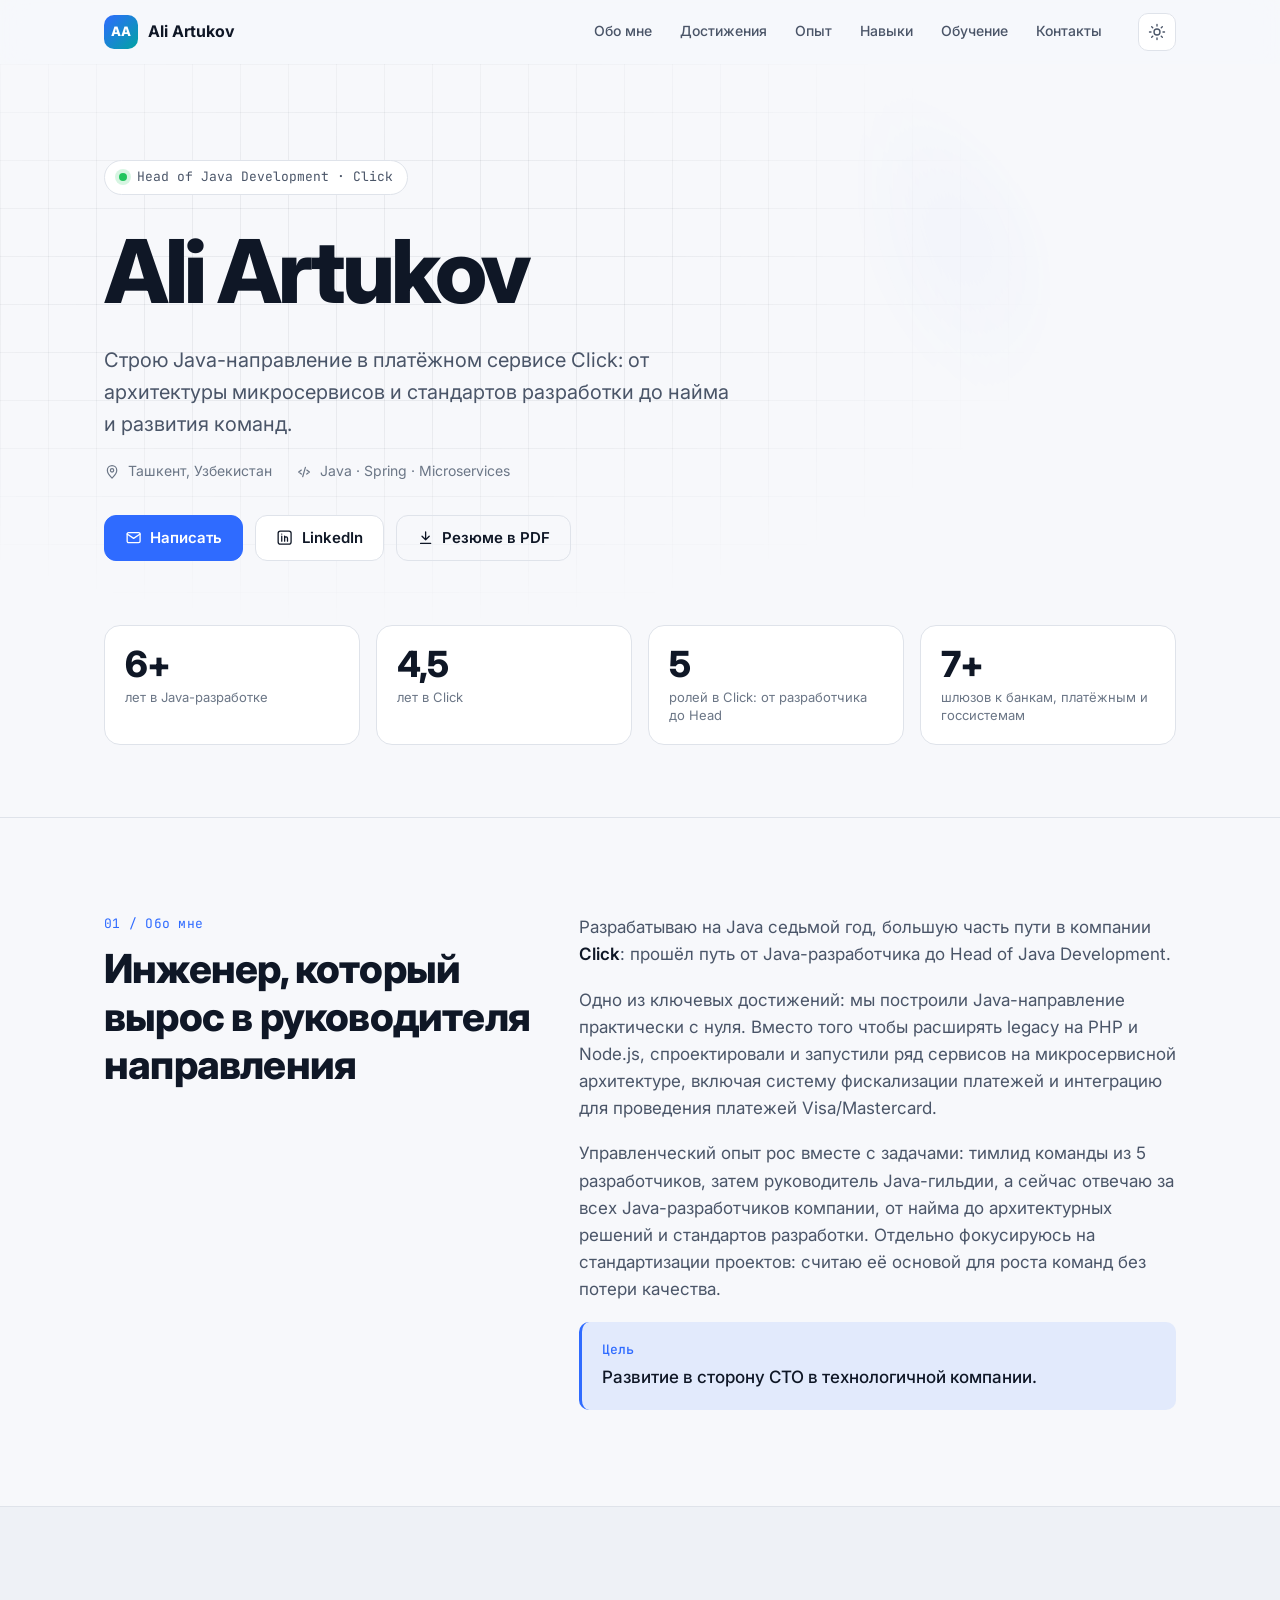
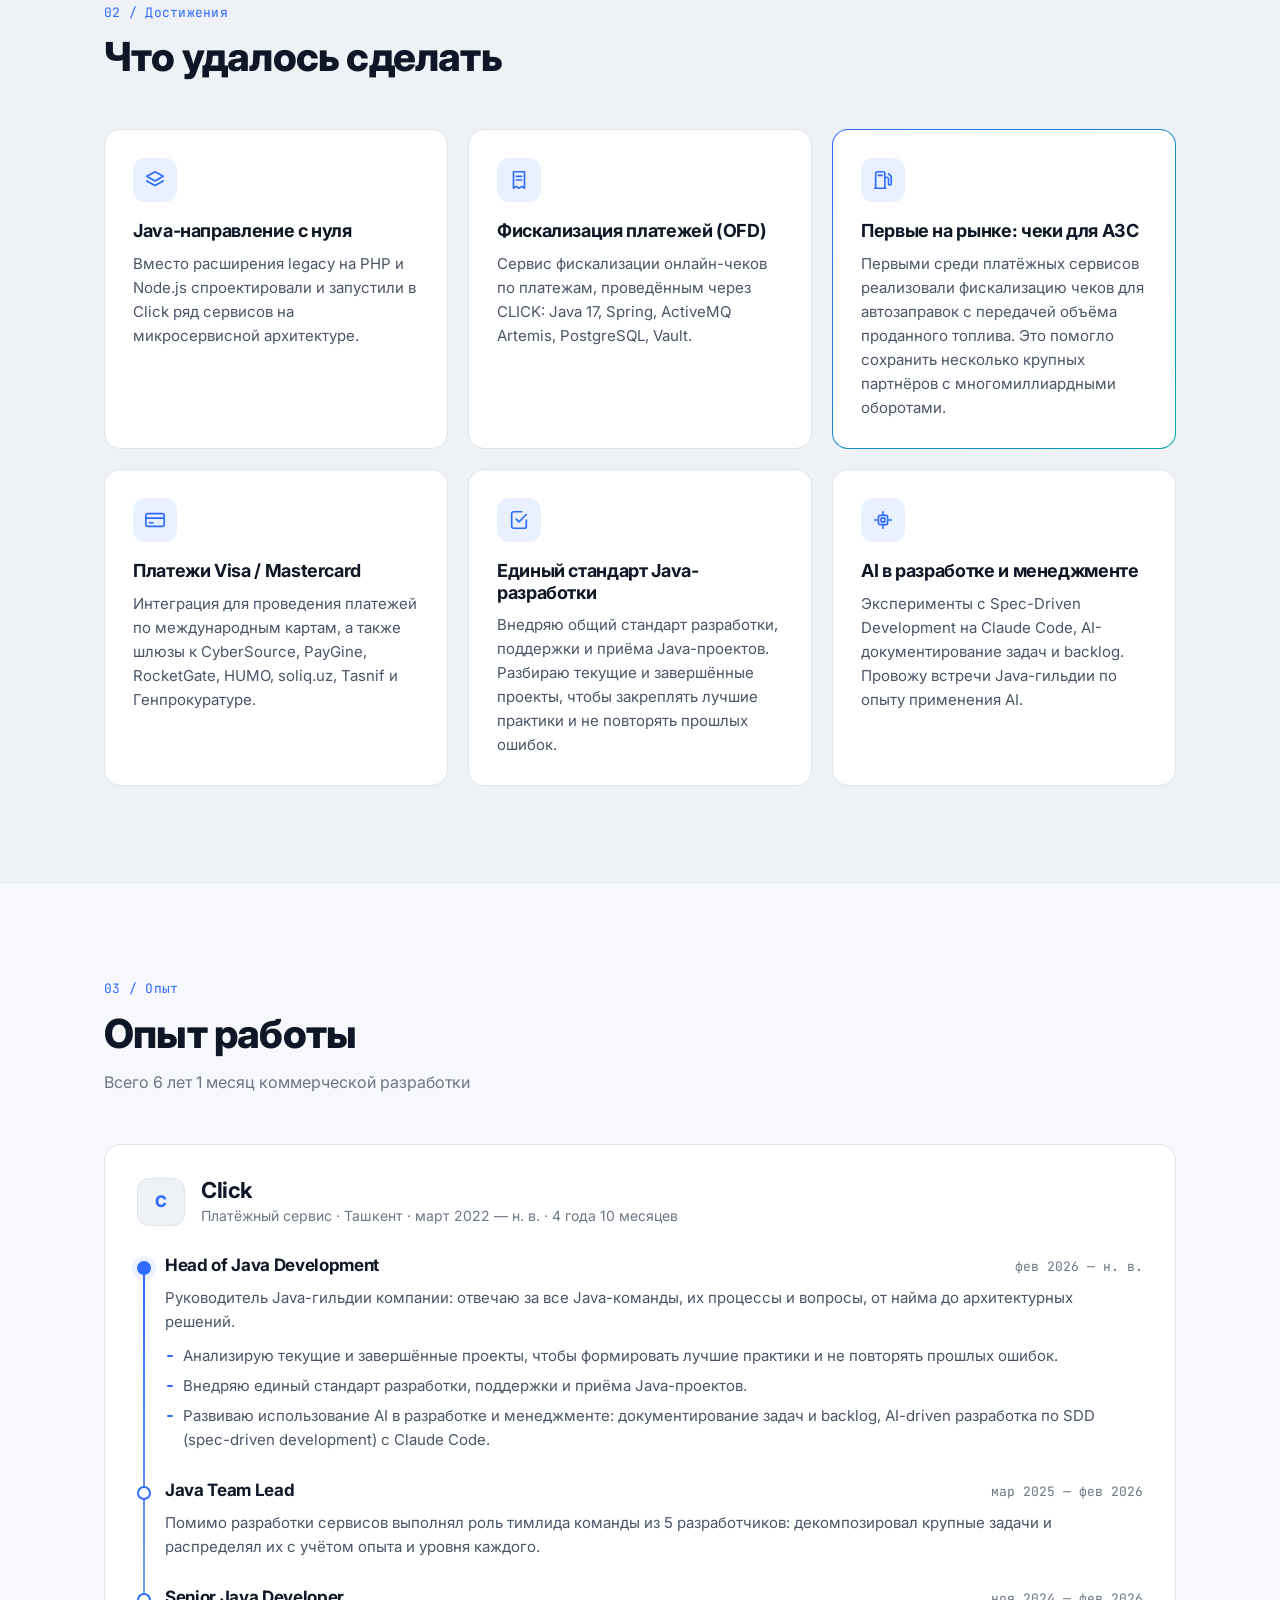
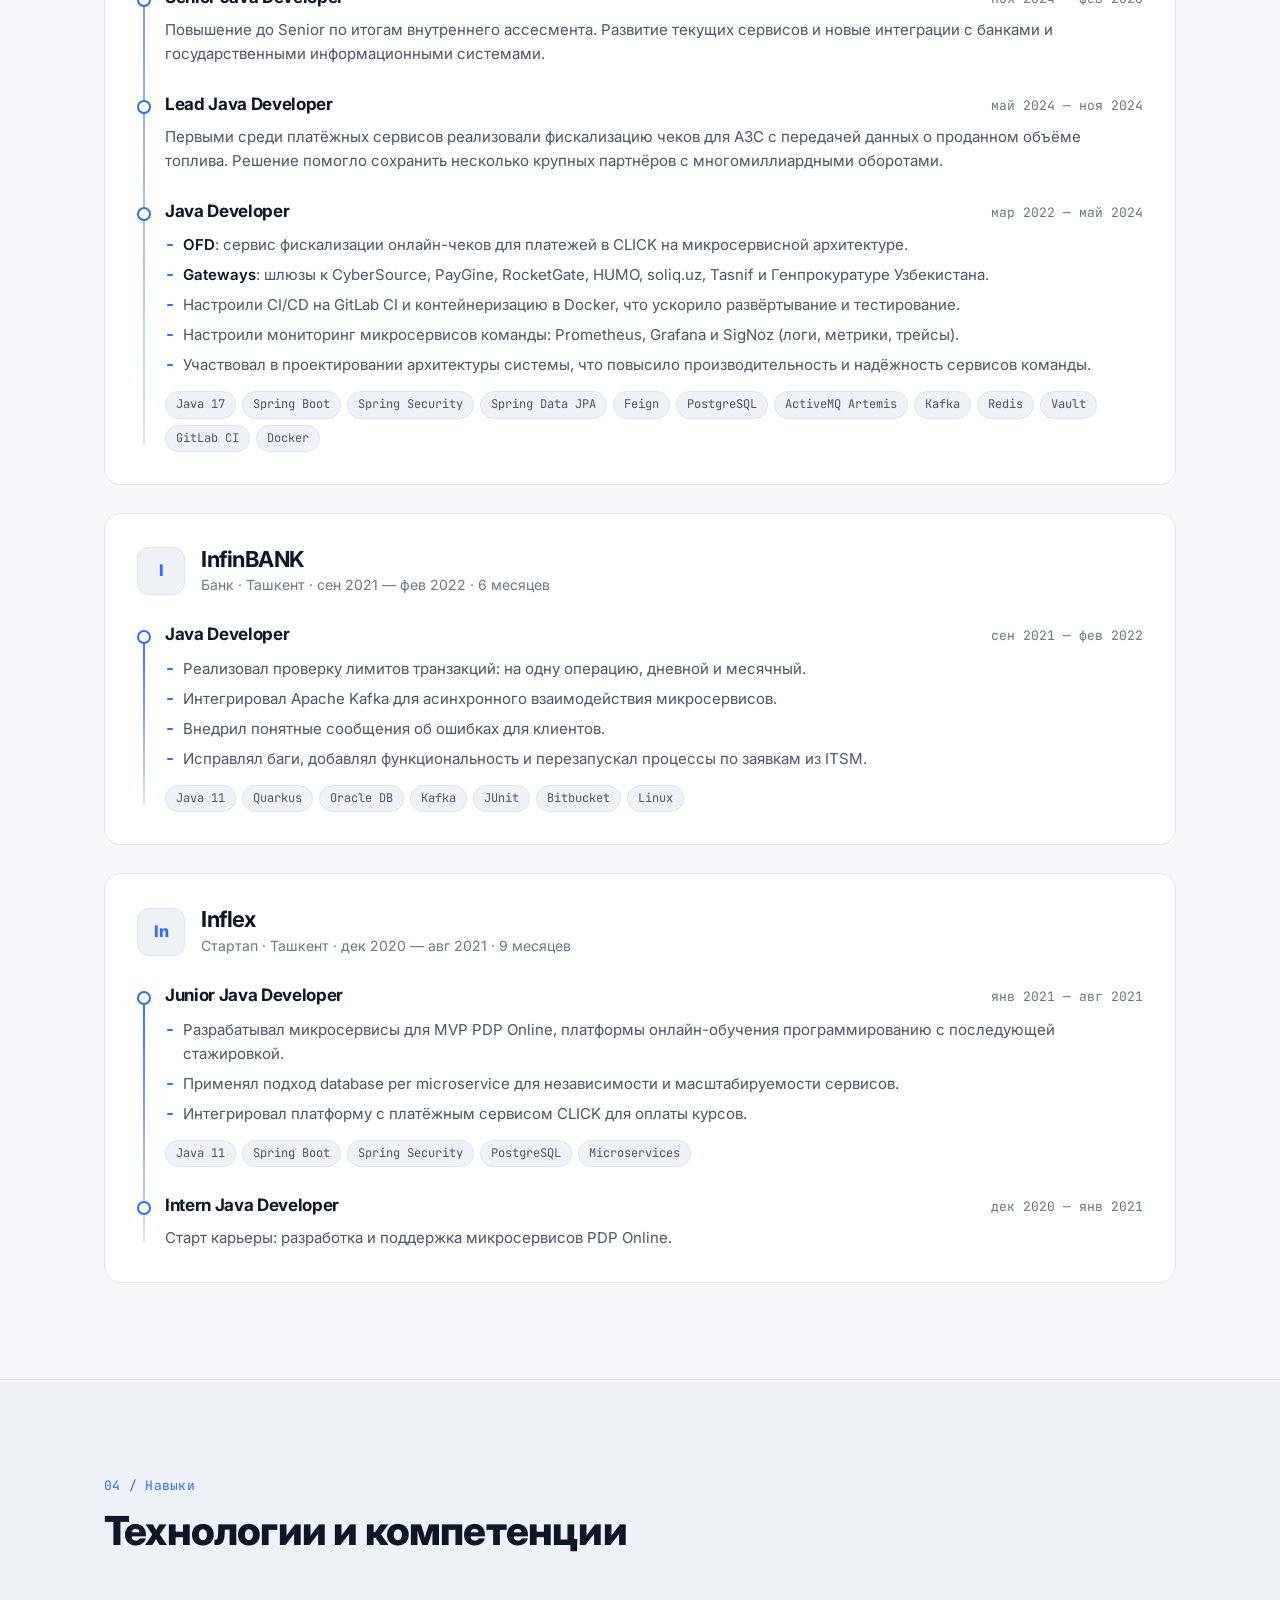
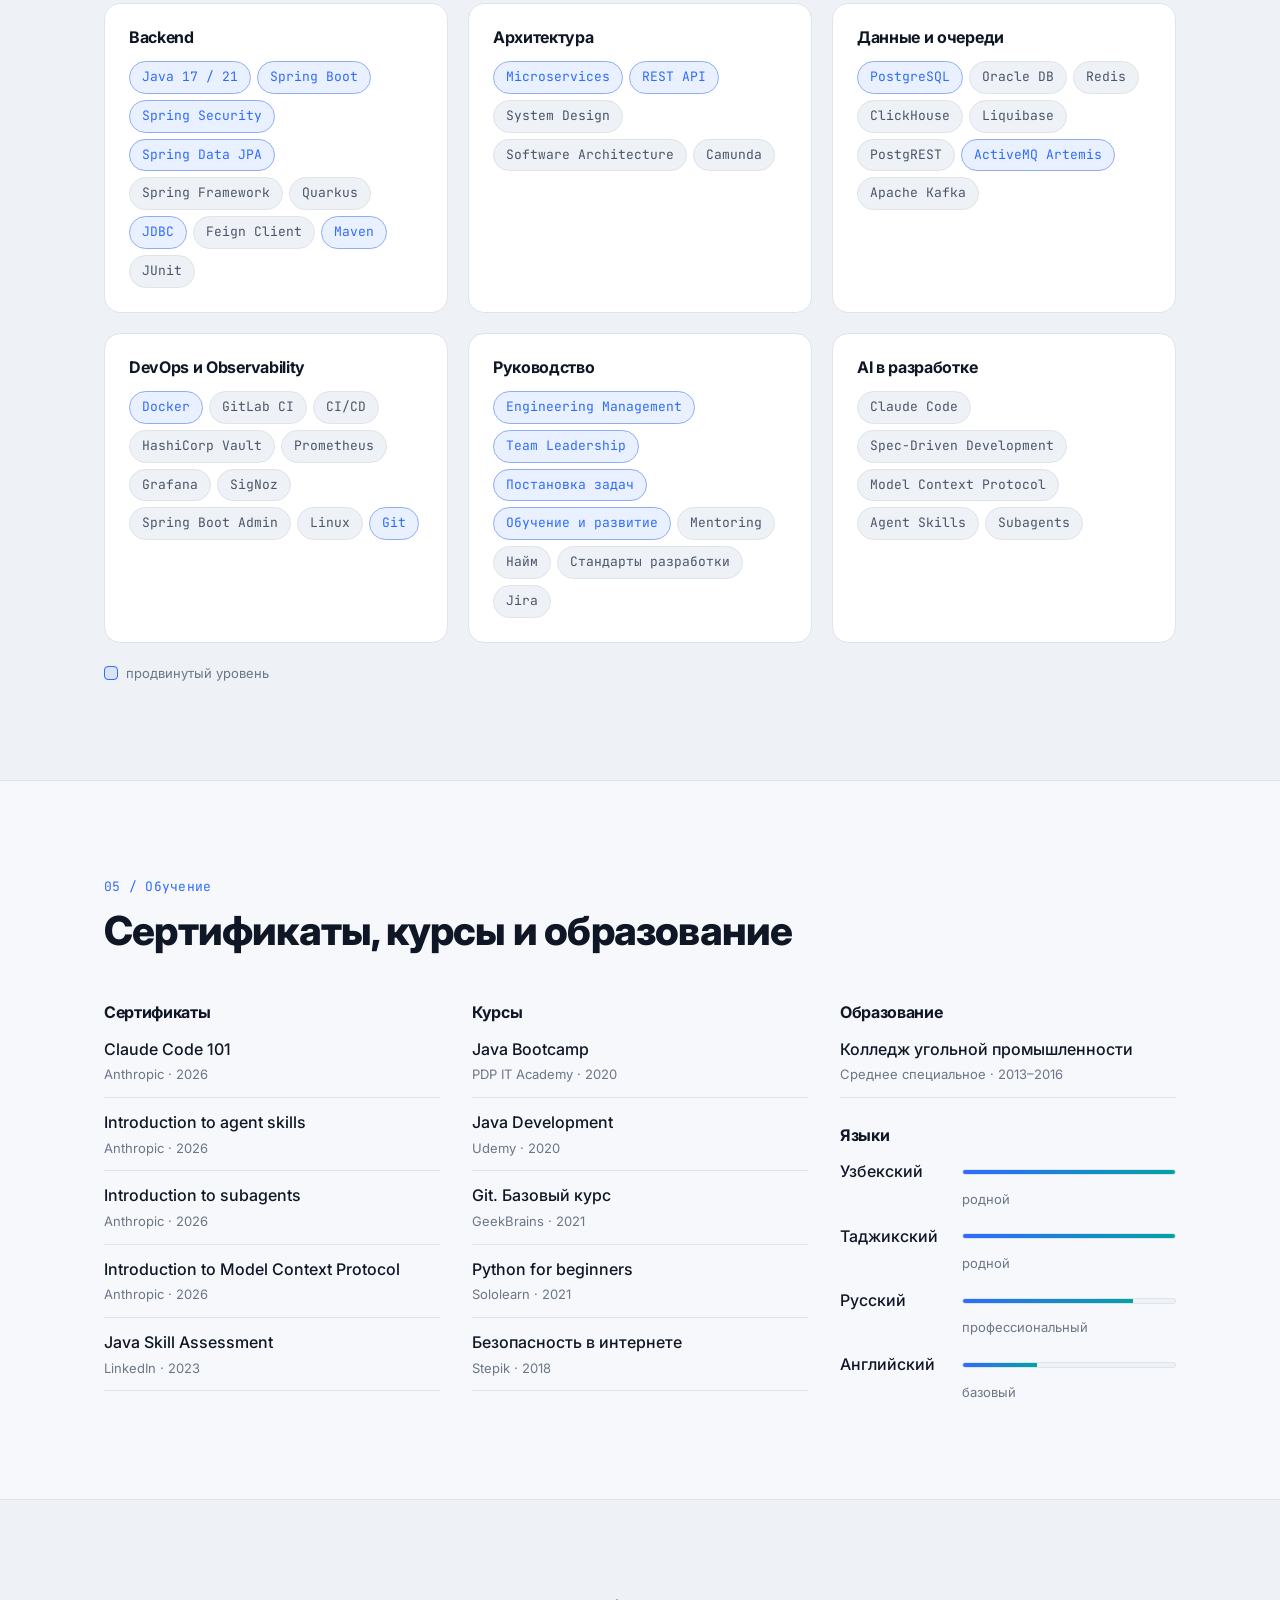
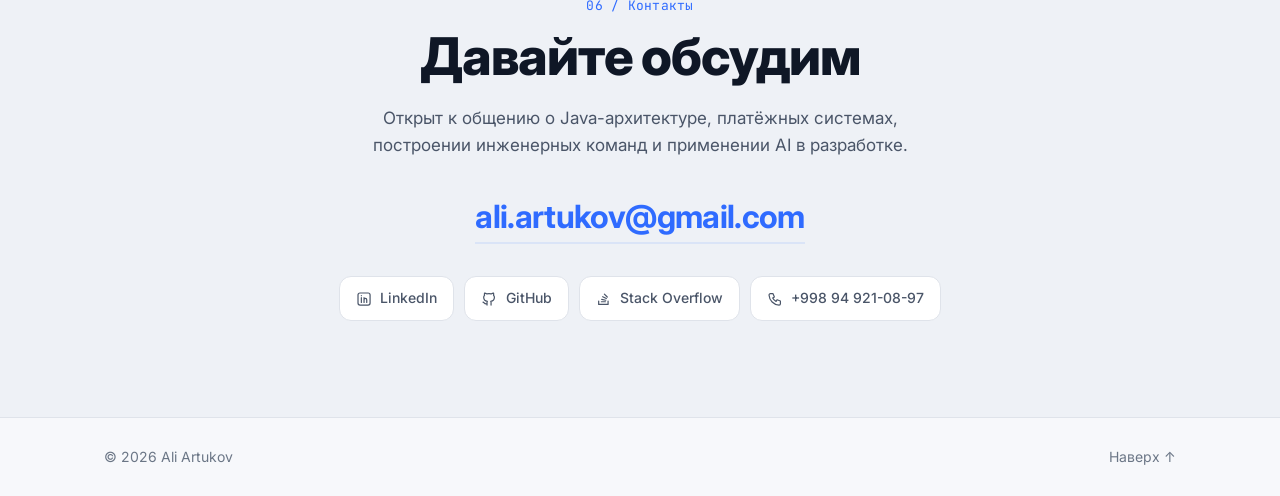
==== commit b69c67f6: "Redesign site: new static CV page with up-to-date career profile Replace the Dev Portfolio template " ====
--- a/index.html
+++ b/index.html
@@ -1,347 +1,494 @@
 <!DOCTYPE html>
-<html class="no-js" lang="en">
-
+<html lang="ru">
 <head>
-    <meta charset="utf-8">
-    <meta http-equiv="X-UA-Compatible" content="IE=edge">
-    <meta name="viewport" content="width=device-width, initial-scale=1">
-    <title>My Portfolio</title>
-    <link rel="shortcut icon" href="favicon.ico" type="image/x-icon">
-    <link rel="icon" href="favicon.ico" type="image/x-icon">
-    <link href="https://fonts.googleapis.com/css?family=Lato:300,400,700,900" rel="stylesheet">
-    <link rel="stylesheet" href="libs/font-awesome/css/font-awesome.min.css">
-    <link href="css/bootstrap.min.css" rel="stylesheet">
-    <link href="css/styles.css" rel="stylesheet">
+  <meta charset="utf-8">
+  <meta name="viewport" content="width=device-width, initial-scale=1">
+  <title>Ali Artukov — Head of Java Development</title>
+  <meta name="description" content="Ali Artukov — Head of Java Development в Click (Ташкент). Java, Spring, микросервисы, платёжные интеграции, руководство Java-командами и стандарты разработки.">
+  <meta name="author" content="Ali Artukov">
+  <link rel="canonical" href="https://aliartukov.github.io/">
+
+  <meta property="og:type" content="profile">
+  <meta property="og:url" content="https://aliartukov.github.io/">
+  <meta property="og:title" content="Ali Artukov — Head of Java Development">
+  <meta property="og:description" content="Java, Spring, микросервисы и платёжные интеграции. Руковожу Java-направлением в Click.">
+  <meta property="og:locale" content="ru_RU">
+  <meta name="twitter:card" content="summary">
+
+  <meta name="theme-color" content="#0b0f17" media="(prefers-color-scheme: dark)">
+  <meta name="theme-color" content="#f7f8fb" media="(prefers-color-scheme: light)">
+  <link rel="icon" href="assets/favicon.svg" type="image/svg+xml">
+
+  <link rel="preconnect" href="https://fonts.googleapis.com">
+  <link rel="preconnect" href="https://fonts.gstatic.com" crossorigin>
+  <link href="https://fonts.googleapis.com/css2?family=Inter:wght@400;500;600;700;800&family=JetBrains+Mono:wght@400;500&display=swap" rel="stylesheet">
+  <link rel="stylesheet" href="assets/style.css">
+
+  <script>
+    // Apply saved theme before first paint to avoid a flash
+    try {
+      var t = localStorage.getItem('theme');
+      if (t) document.documentElement.dataset.theme = t;
+    } catch (e) {}
+  </script>
+
+  <script type="application/ld+json">
+  {
+    "@context": "https://schema.org",
+    "@type": "Person",
+    "name": "Ali Artukov",
+    "jobTitle": "Head of Java Development",
+    "worksFor": { "@type": "Organization", "name": "Click", "url": "https://click.uz" },
+    "address": { "@type": "PostalAddress", "addressLocality": "Tashkent", "addressCountry": "UZ" },
+    "email": "mailto:ali.artukov@gmail.com",
+    "url": "https://aliartukov.github.io/",
+    "sameAs": [
+      "https://www.linkedin.com/in/aliartukov",
+      "https://github.com/AliArtukov",
+      "https://stackoverflow.com/users/19207374/ali-artukov"
+    ],
+    "knowsAbout": ["Java", "Spring Boot", "Microservices", "Payment systems", "Engineering management"]
+  }
+  </script>
 </head>
 
 <body>
-<div id="mobile-menu-open" class="shadow-large">
-    <i class="fa fa-bars" aria-hidden="true"></i>
-</div>
-<!-- End #mobile-menu-toggle -->
-<header>
-    <div id="mobile-menu-close">
-        <span>Close</span> <i class="fa fa-times" aria-hidden="true"></i>
-    </div>
-    <ul id="menu" class="shadow">
-        <li>
-            <a href="#about">About</a>
+<a class="skip-link" href="#main">К содержанию</a>
+
+<header class="nav" id="top">
+  <div class="nav__inner">
+    <a class="nav__logo" href="#top" aria-label="Наверх">
+      <span class="monogram">AA</span>
+      <span class="nav__name">Ali Artukov</span>
+    </a>
+    <nav aria-label="Разделы">
+      <ul class="nav__links" id="nav-links">
+        <li><a href="#about">Обо мне</a></li>
+        <li><a href="#highlights">Достижения</a></li>
+        <li><a href="#experience">Опыт</a></li>
+        <li><a href="#skills">Навыки</a></li>
+        <li><a href="#learning">Обучение</a></li>
+        <li><a href="#contact">Контакты</a></li>
+      </ul>
+    </nav>
+    <div class="nav__actions">
+      <button class="icon-btn" id="theme-toggle" type="button" aria-label="Сменить тему">
+        <svg class="i-sun" viewBox="0 0 24 24" aria-hidden="true"><circle cx="12" cy="12" r="4"/><path d="M12 2v2M12 20v2M4.9 4.9l1.4 1.4M17.7 17.7l1.4 1.4M2 12h2M20 12h2M4.9 19.1l1.4-1.4M17.7 6.3l1.4-1.4"/></svg>
+        <svg class="i-moon" viewBox="0 0 24 24" aria-hidden="true"><path d="M21 12.8A9 9 0 1 1 11.2 3a7 7 0 0 0 9.8 9.8z"/></svg>
+      </button>
+      <button class="icon-btn nav__burger" id="nav-toggle" type="button" aria-label="Меню" aria-expanded="false" aria-controls="nav-links">
+        <svg viewBox="0 0 24 24" aria-hidden="true"><path d="M4 7h16M4 12h16M4 17h16"/></svg>
+      </button>
+    </div>
+  </div>
+</header>
+
+<main id="main">
+
+  <!-- Hero -->
+  <section class="hero" id="hero">
+    <div class="hero__grid" aria-hidden="true"></div>
+    <div class="container hero__inner">
+      <p class="eyebrow"><span class="dot"></span>Head of Java Development · Click</p>
+      <h1 class="hero__title">Ali Artukov</h1>
+      <p class="hero__lead">
+        Строю Java-направление в платёжном сервисе Click: от архитектуры микросервисов
+        и стандартов разработки до найма и развития команд.
+      </p>
+      <div class="hero__meta">
+        <span>
+          <svg viewBox="0 0 24 24" aria-hidden="true"><path d="M12 21s-7-6.2-7-11.5A7 7 0 0 1 19 9.5C19 14.8 12 21 12 21z"/><circle cx="12" cy="9.5" r="2.5"/></svg>
+          Ташкент, Узбекистан
+        </span>
+        <span>
+          <svg viewBox="0 0 24 24" aria-hidden="true"><path d="m8 9-4 3 4 3M16 9l4 3-4 3M14 5l-4 14"/></svg>
+          Java · Spring · Microservices
+        </span>
+      </div>
+      <div class="hero__cta">
+        <a class="btn btn--primary" href="mailto:ali.artukov@gmail.com">
+          <svg viewBox="0 0 24 24" aria-hidden="true"><rect x="3" y="5" width="18" height="14" rx="2"/><path d="m3 7 9 6 9-6"/></svg>
+          Написать
+        </a>
+        <a class="btn" href="https://www.linkedin.com/in/aliartukov" target="_blank" rel="noopener">
+          <svg viewBox="0 0 24 24" aria-hidden="true"><rect x="3" y="3" width="18" height="18" rx="3"/><path d="M8 10v7M8 7v.01M12 17v-4a2 2 0 0 1 4 0v4M12 10v7"/></svg>
+          LinkedIn
+        </a>
+        <button class="btn btn--ghost" type="button" id="print-cv">
+          <svg viewBox="0 0 24 24" aria-hidden="true"><path d="M12 4v11M7 10l5 5 5-5M5 20h14"/></svg>
+          Резюме в PDF
+        </button>
+      </div>
+
+      <dl class="stats">
+        <div class="stat">
+          <dt>лет в Java-разработке</dt>
+          <dd><span data-years-since="2020-12">5</span>+</dd>
+        </div>
+        <div class="stat">
+          <dt>лет в Click</dt>
+          <dd><span data-years-since="2022-03" data-precise>4.5</span></dd>
+        </div>
+        <div class="stat">
+          <dt>ролей в Click: от разработчика до Head</dt>
+          <dd>5</dd>
+        </div>
+        <div class="stat">
+          <dt>шлюзов к банкам, платёжным и госсистемам</dt>
+          <dd>7+</dd>
+        </div>
+      </dl>
+    </div>
+  </section>
+
+  <!-- About -->
+  <section class="section" id="about">
+    <div class="container two-col">
+      <div class="section__head">
+        <p class="kicker">01 / Обо мне</p>
+        <h2>Инженер, который вырос в руководителя направления</h2>
+      </div>
+      <div class="prose reveal">
+        <p>
+          Разрабатываю на Java <span data-years-ordinal="2020-12">шестой</span> год, большую часть пути в компании
+          <strong>Click</strong>: прошёл путь от Java-разработчика до Head of Java Development.
+        </p>
+        <p>
+          Одно из ключевых достижений: мы построили Java-направление практически с нуля. Вместо того
+          чтобы расширять legacy на PHP и Node.js, спроектировали и запустили ряд сервисов на микросервисной
+          архитектуре, включая систему фискализации платежей и интеграцию для проведения платежей Visa/Mastercard.
+        </p>
+        <p>
+          Управленческий опыт рос вместе с задачами: тимлид команды из 5 разработчиков, затем руководитель
+          Java-гильдии, а сейчас отвечаю за всех Java-разработчиков компании, от найма до архитектурных решений
+          и стандартов разработки. Отдельно фокусируюсь на стандартизации проектов: считаю её основой для
+          роста команд без потери качества.
+        </p>
+        <p class="goal">
+          <span class="kicker">Цель</span>
+          Развитие в сторону CTO в технологичной компании.
+        </p>
+      </div>
+    </div>
+  </section>
+
+  <!-- Highlights -->
+  <section class="section section--alt" id="highlights">
+    <div class="container">
+      <div class="section__head">
+        <p class="kicker">02 / Достижения</p>
+        <h2>Что удалось сделать</h2>
+      </div>
+      <div class="cards">
+        <article class="card reveal">
+          <div class="card__icon"><svg viewBox="0 0 24 24" aria-hidden="true"><path d="M12 3 3 8l9 5 9-5-9-5z"/><path d="m3 13 9 5 9-5"/></svg></div>
+          <h3>Java-направление с нуля</h3>
+          <p>Вместо расширения legacy на PHP и Node.js спроектировали и запустили в Click ряд сервисов на микросервисной архитектуре.</p>
+        </article>
+        <article class="card reveal">
+          <div class="card__icon"><svg viewBox="0 0 24 24" aria-hidden="true"><path d="M6 3h12v18l-3-2-3 2-3-2-3 2V3z"/><path d="M9 8h6M9 12h6"/></svg></div>
+          <h3>Фискализация платежей (OFD)</h3>
+          <p>Сервис фискализации онлайн-чеков по платежам, проведённым через CLICK: Java 17, Spring, ActiveMQ Artemis, PostgreSQL, Vault.</p>
+        </article>
+        <article class="card card--accent reveal">
+          <div class="card__icon"><svg viewBox="0 0 24 24" aria-hidden="true"><path d="M4 21V5a2 2 0 0 1 2-2h6a2 2 0 0 1 2 2v16M3 21h12M14 9h2a2 2 0 0 1 2 2v5a1.5 1.5 0 0 0 3 0V8l-3-3"/><path d="M7 7h4"/></svg></div>
+          <h3>Первые на рынке: чеки для АЗС</h3>
+          <p>Первыми среди платёжных сервисов реализовали фискализацию чеков для автозаправок с передачей объёма проданного топлива. Это помогло сохранить несколько крупных партнёров с многомиллиардными оборотами.</p>
+        </article>
+        <article class="card reveal">
+          <div class="card__icon"><svg viewBox="0 0 24 24" aria-hidden="true"><rect x="2" y="5" width="20" height="14" rx="2"/><path d="M2 10h20M6 15h4"/></svg></div>
+          <h3>Платежи Visa / Mastercard</h3>
+          <p>Интеграция для проведения платежей по международным картам, а также шлюзы к CyberSource, PayGine, RocketGate, HUMO, soliq.uz, Tasnif и Генпрокуратуре.</p>
+        </article>
+        <article class="card reveal">
+          <div class="card__icon"><svg viewBox="0 0 24 24" aria-hidden="true"><path d="M9 11l3 3 8-8"/><path d="M20 12v7a2 2 0 0 1-2 2H6a2 2 0 0 1-2-2V5a2 2 0 0 1 2-2h9"/></svg></div>
+          <h3>Единый стандарт Java-разработки</h3>
+          <p>Внедряю общий стандарт разработки, поддержки и приёма Java-проектов. Разбираю текущие и завершённые проекты, чтобы закреплять лучшие практики и не повторять прошлых ошибок.</p>
+        </article>
+        <article class="card reveal">
+          <div class="card__icon"><svg viewBox="0 0 24 24" aria-hidden="true"><path d="M12 3v3M12 18v3M3 12h3M18 12h3"/><rect x="7" y="7" width="10" height="10" rx="2"/><path d="M10 10h4v4h-4z"/></svg></div>
+          <h3>AI в разработке и менеджменте</h3>
+          <p>Эксперименты с Spec-Driven Development на Claude Code, AI-документирование задач и backlog. Провожу встречи Java-гильдии по опыту применения AI.</p>
+        </article>
+      </div>
+    </div>
+  </section>
+
+  <!-- Experience -->
+  <section class="section" id="experience">
+    <div class="container">
+      <div class="section__head">
+        <p class="kicker">03 / Опыт</p>
+        <h2>Опыт работы</h2>
+        <p class="section__sub">Всего <span data-duration-since="2020-12">5 лет 10 месяцев</span> коммерческой разработки</p>
+      </div>
+
+      <ol class="timeline">
+
+        <!-- Click -->
+        <li class="company reveal">
+          <div class="company__head">
+            <div class="company__logo" aria-hidden="true">C</div>
+            <div>
+              <h3>Click</h3>
+              <p class="muted">Платёжный сервис · Ташкент · март 2022 — н. в. · <span data-duration-since="2022-03">4 года 7 месяцев</span></p>
+            </div>
+          </div>
+
+          <ol class="roles">
+            <li class="role role--current">
+              <div class="role__head">
+                <h4>Head of Java Development</h4>
+                <span class="role__date">фев 2026 — н. в.</span>
+              </div>
+              <p>Руководитель Java-гильдии компании: отвечаю за все Java-команды, их процессы и вопросы, от найма до архитектурных решений.</p>
+              <ul>
+                <li>Анализирую текущие и завершённые проекты, чтобы формировать лучшие практики и не повторять прошлых ошибок.</li>
+                <li>Внедряю единый стандарт разработки, поддержки и приёма Java-проектов.</li>
+                <li>Развиваю использование AI в разработке и менеджменте: документирование задач и backlog, AI-driven разработка по SDD (spec-driven development) с Claude Code.</li>
+              </ul>
+            </li>
+
+            <li class="role">
+              <div class="role__head">
+                <h4>Java Team Lead</h4>
+                <span class="role__date">мар 2025 — фев 2026</span>
+              </div>
+              <p>Помимо разработки сервисов выполнял роль тимлида команды из 5 разработчиков: декомпозировал крупные задачи и распределял их с учётом опыта и уровня каждого.</p>
+            </li>
+
+            <li class="role">
+              <div class="role__head">
+                <h4>Senior Java Developer</h4>
+                <span class="role__date">ноя 2024 — фев 2026</span>
+              </div>
+              <p>Повышение до Senior по итогам внутреннего ассесмента. Развитие текущих сервисов и новые интеграции с банками и государственными информационными системами.</p>
+            </li>
+
+            <li class="role">
+              <div class="role__head">
+                <h4>Lead Java Developer</h4>
+                <span class="role__date">май 2024 — ноя 2024</span>
+              </div>
+              <p>Первыми среди платёжных сервисов реализовали фискализацию чеков для АЗС с передачей данных о проданном объёме топлива. Решение помогло сохранить несколько крупных партнёров с многомиллиардными оборотами.</p>
+            </li>
+
+            <li class="role">
+              <div class="role__head">
+                <h4>Java Developer</h4>
+                <span class="role__date">мар 2022 — май 2024</span>
+              </div>
+              <ul>
+                <li><strong>OFD</strong>: сервис фискализации онлайн-чеков для платежей в CLICK на микросервисной архитектуре.</li>
+                <li><strong>Gateways</strong>: шлюзы к CyberSource, PayGine, RocketGate, HUMO, soliq.uz, Tasnif и Генпрокуратуре Узбекистана.</li>
+                <li>Настроили CI/CD на GitLab CI и контейнеризацию в Docker, что ускорило развёртывание и тестирование.</li>
+                <li>Настроили мониторинг микросервисов команды: Prometheus, Grafana и SigNoz (логи, метрики, трейсы).</li>
+                <li>Участвовал в проектировании архитектуры системы, что повысило производительность и надёжность сервисов команды.</li>
+              </ul>
+              <ul class="tags">
+                <li>Java 17</li><li>Spring Boot</li><li>Spring Security</li><li>Spring Data JPA</li><li>Feign</li>
+                <li>PostgreSQL</li><li>ActiveMQ Artemis</li><li>Kafka</li><li>Redis</li><li>Vault</li><li>GitLab CI</li><li>Docker</li>
+              </ul>
+            </li>
+          </ol>
         </li>
-        <li>
-            <a href="#experience">Experience</a>
+
+        <!-- InfinBANK -->
+        <li class="company reveal">
+          <div class="company__head">
+            <div class="company__logo" aria-hidden="true">I</div>
+            <div>
+              <h3>InfinBANK</h3>
+              <p class="muted">Банк · Ташкент · сен 2021 — фев 2022 · 6 месяцев</p>
+            </div>
+          </div>
+          <ol class="roles">
+            <li class="role">
+              <div class="role__head">
+                <h4>Java Developer</h4>
+                <span class="role__date">сен 2021 — фев 2022</span>
+              </div>
+              <ul>
+                <li>Реализовал проверку лимитов транзакций: на одну операцию, дневной и месячный.</li>
+                <li>Интегрировал Apache Kafka для асинхронного взаимодействия микросервисов.</li>
+                <li>Внедрил понятные сообщения об ошибках для клиентов.</li>
+                <li>Исправлял баги, добавлял функциональность и перезапускал процессы по заявкам из ITSM.</li>
+              </ul>
+              <ul class="tags">
+                <li>Java 11</li><li>Quarkus</li><li>Oracle DB</li><li>Kafka</li><li>JUnit</li><li>Bitbucket</li><li>Linux</li>
+              </ul>
+            </li>
+          </ol>
         </li>
-        <li>
-            <a href="#education">Education</a>
+
+        <!-- Inflex -->
+        <li class="company reveal">
+          <div class="company__head">
+            <div class="company__logo" aria-hidden="true">In</div>
+            <div>
+              <h3>Inflex</h3>
+              <p class="muted">Стартап · Ташкент · дек 2020 — авг 2021 · 9 месяцев</p>
+            </div>
+          </div>
+          <ol class="roles">
+            <li class="role">
+              <div class="role__head">
+                <h4>Junior Java Developer</h4>
+                <span class="role__date">янв 2021 — авг 2021</span>
+              </div>
+              <ul>
+                <li>Разрабатывал микросервисы для MVP PDP Online, платформы онлайн-обучения программированию с последующей стажировкой.</li>
+                <li>Применял подход database per microservice для независимости и масштабируемости сервисов.</li>
+                <li>Интегрировал платформу с платёжным сервисом CLICK для оплаты курсов.</li>
+              </ul>
+              <ul class="tags">
+                <li>Java 11</li><li>Spring Boot</li><li>Spring Security</li><li>PostgreSQL</li><li>Microservices</li>
+              </ul>
+            </li>
+            <li class="role">
+              <div class="role__head">
+                <h4>Intern Java Developer</h4>
+                <span class="role__date">дек 2020 — янв 2021</span>
+              </div>
+              <p>Старт карьеры: разработка и поддержка микросервисов PDP Online.</p>
+            </li>
+          </ol>
         </li>
-        <!--        <li>-->
-        <!--            <a href="#projects">Projects</a>-->
-        <!--        </li>-->
-        <li>
-            <a href="#skills">Skills</a>
-        </li>
-        <li>
-            <a href="#contact2">Contact</a>
-        </li>
-    </ul>
-</header>
-<!-- End header -->
-
-<div id="lead">
-    <div id="lead-content">
-        <h1>Ali Artukov</h1>
-        <h2>Java Developer</h2>
-        <a href="cv/Artukov Ali.pdf" target="_blank" class="btn-rounded-white">Download Resume in PDF</a>
-        <a href="cv/Artukov Ali.doc" target="_blank" class="btn-rounded-white">Download Resume in DOC</a>
-    </div>
-    <!-- End #lead-content -->
-
-    <div id="lead-overlay"></div>
-
-    <div id="lead-down">
-            <span>
-                <i class="fa fa-chevron-down" aria-hidden="true"></i>
-            </span>
-    </div>
-    <!-- End #lead-down -->
-</div>
-<!-- End #lead -->
-
-<div id="about">
+      </ol>
+    </div>
+  </section>
+
+  <!-- Skills -->
+  <section class="section section--alt" id="skills">
     <div class="container">
-        <div class="row">
-            <div class="col-md-4">
-                <h2 class="heading">About Me</h2>
-            </div>
-            <div class="col-md-8">
-                <p>
-                    Я старший Java разработчик с более чем трехлетним опытом в создании высоконагруженных веб-приложений
-                    и микросервисов. Работал в ведущих IT-компаниях Узбекистана, владею множеством технологий, включая
-                    Java, Spring, Docker, PostgreSQL, Redis, Kafka и CI/CD. Стремлюсь к постоянному развитию и внедрению
-                    новых технологий для достижения бизнес-целей.
-                </p>
-            </div>
-        </div>
-    </div>
-</div>
-<!-- End #about -->
-
-<div id="experience" class="background-alt">
-    <h2 class="heading">Experience</h2>
-    <div id="experience-timeline">
-        <div data-date="March 2022 – Current day">
-            <h3>CLICK</h3>
-            <h4>Старший Java Разработчик</h4>
-            <p>
-            <ul>
-                <li>Использовали PostgreSQL, Apache Maven, Spring Framework (Spring Boot, Spring Web, Spring
-                    JPA, Spring Security) и микросервисную архитектуру для создания масштабируемых и
-                    надежных сервисов.
-                </li>
-                <li>Реализовали RESTful API для интеграции с внешними сервисами и управления
-                    идентификацией и аутентификацией.
-                </li>
-                <li>Внедряли CI/CD процессов с использованием GitLab CI, что повысило скорость развертывания
-                    и тестирования.
-                </li>
-                <li>Применяли Docker для контейнеризации приложений и управления зависимостями.</li>
-                <li>Использовали Apache Kafka, Apache ActiveMQ и Redis для обеспечения эффективной обработки
-                    сообщений и кэширования.
-                </li>
-                <li>Настроили Prometheus, Grafana и Signoz (Log, Metrics and Traces) для мониторинга и анализа
-                    производительности микросервисов команды.
-                </li>
-                <li>Участвовал в проектировании и реализации архитектуры системы, что способствовало
-                    улучшению производительности и надежности сервисов команды.
-                </li>
-            </ul>
-            </p>
-        </div>
-
-        <div data-date="September 2021 – February 2022">
-            <h3>Invest Finance Bank</h3>
-            <h4>Java Разработчик</h4>
-            <p>
-            <ul>
-                <li> Работал над проектами на основе микросервисной архитектуры, выполняя задачи по
-                    устранению багов и добавлению новых функций.
-                </li>
-                <li> Внедрил улучшенные сообщения об ошибках для отображения клиентам.
-                </li>
-                <li> Реализовал проверку лимитов транзакций: на одну транзакцию, дневной и месячный
-                    лимиты.
-                </li>
-                <li>Интегрировал Apache Kafka для поддержки асинхронной связи между микросервисами.</li>
-                <li> Выполнял перезапуск процессов через API или базу данных Oracle по заявкам, созданным в
-                    ITSM.
-                </li>
-                <li>Использовал следующие технологии: OracleDB, Apache Maven, Quarkus Framework, JUnit4, Java
-                    11, RestFullAPI, Git, BitBucket, Gitea, Atlassian Jira, Apache Kafka, Linux.
-                </li>
-            </ul>
-            </p>
-        </div>
-
-        <div data-date="December 2020 – August 2021">
-            <h3>INFLEX INC</h3>
-            <h4>Java Разработчик</h4>
-            <p>
-            <ul>
-                <li>Разработка и поддержка микросервисов для MVP стартапа PDP Online — платформы для
-                    онлайн-обучения программированию с последующей стажировкой.
-                </li>
-                <li> Использовал подход database per microservice для обеспечения независимости каждого
-                    сервиса и улучшенной масштабируемости системы.
-                </li>
-                <li> Интеграция платформы с платежным сервисом CLICK для обработки оплаты за курсы.
-                </li>
-                <li>Участвовал во всех этапах жизненного цикла разработки: проектирование архитектуры,
-                    разработка, тестирование и внедрение.
-                </li>
-                <li>Интеграция с внешними сервисами, обеспечение надежности и устойчивости системы.
-                </li>
-                <li> Использовал следующие технологии: PostgreSQL, Apache Maven, Spring Framework (Spring
-                    Boot, Spring Web, Spring JPA, Spring Security), Microservice Architecture, JUnit4, Java 11,
-                    RestFullAPI,
-                    Git, Github, CLICKUP.
-                </li>
-            </ul>
-            </p>
-        </div>
-    </div>
-</div>
-<!-- End #experience -->
-
-<div id="education">
-    <h2 class="heading">Education</h2>
-    <div class="education-block">
-        <h3>College of Coal Industry</h3>
-        <span class="education-date">September 2013 - August 2016</span>
-        <h4>General Construction, Builder, Painter</h4>
-        <!--        <p>-->
-        <!--            Lorem ipsum dolor sit amet, consectetur adipiscing elit. Curabitur in iaculis ex. Etiam volutpat laoreet-->
-        <!--            urna. Morbi ut tortor nec nulla commodo malesuada sit amet vel lacus. Fusce eget efficitur libero. Morbi-->
-        <!--            dapibus porta quam laoreet placerat.-->
-        <!--        </p>-->
-    </div>
-    <!-- End .education-block -->
-
-    <div class="education-block">
-        <h3>PDP IT Academy, Java Development</h3>
-        <span class="education-date">June 2020 - November 2020</span>
-        <h4>JAVA BOOTCAMP</h4>
-        <!--        <ul>-->
-        <!--            <li>-->
-        <!--                Lorem ipsum dolor sit amet, consectetur adipiscing elit.-->
-        <!--            </li>-->
-        <!--            <li>-->
-        <!--                Lorem ipsum dolor sit amet, consectetur adipiscing elit.-->
-        <!--            </li>-->
-        <!--            <li>-->
-        <!--                Lorem ipsum dolor sit amet, consectetur adipiscing elit.-->
-        <!--            </li>-->
-        <!--        </ul>-->
-    </div>
-    <!-- End .education-block -->
-</div>
-<!-- End #education -->
-
-<!--<div id="projects" class="background-alt">-->
-<!--    <h2 class="heading">Projects</h2>-->
-<!--    <div class="container">-->
-<!--        <div class="row">-->
-<!--            <div class="project shadow-large">-->
-<!--                <div class="project-image">-->
-<!--                    <img src="images/project.jpg"/>-->
-<!--                </div>-->
-<!--                &lt;!&ndash; End .project-image &ndash;&gt;-->
-<!--                <div class="project-info">-->
-<!--                    <h3>Project Name Here</h3>-->
-<!--                    <p>-->
-<!--                        Lorem ipsum dolor sit amet, consectetur adipiscing elit. Curabitur in iaculis ex. Etiam volutpat-->
-<!--                        laoreet urna. Morbi ut tortor nec nulla commodo malesuada sit amet vel lacus. Fusce eget-->
-<!--                        efficitur libero. Morbi dapibus porta quam laoreet placerat.-->
-<!--                    </p>-->
-<!--                    <a href="#">View Project</a>-->
-<!--                </div>-->
-<!--                &lt;!&ndash; End .project-info &ndash;&gt;-->
-<!--            </div>-->
-<!--            &lt;!&ndash; End .project &ndash;&gt;-->
-
-<!--            <div class="project shadow-large">-->
-<!--                <div class="project-image">-->
-<!--                    <img src="images/project.jpg"/>-->
-<!--                </div>-->
-<!--                &lt;!&ndash; End .project-image &ndash;&gt;-->
-<!--                <div class="project-info">-->
-<!--                    <h3>Project Name Here</h3>-->
-<!--                    <p>-->
-<!--                        Lorem ipsum dolor sit amet, consectetur adipiscing elit. Curabitur in iaculis ex. Etiam volutpat-->
-<!--                        laoreet urna. Morbi ut tortor nec nulla commodo malesuada sit amet vel lacus. Fusce eget-->
-<!--                        efficitur libero. Morbi dapibus porta quam laoreet placerat.-->
-<!--                    </p>-->
-<!--                    <a href="#">View Project</a>-->
-<!--                </div>-->
-<!--                &lt;!&ndash; End .project-info &ndash;&gt;-->
-<!--            </div>-->
-<!--            &lt;!&ndash; End .project &ndash;&gt;-->
-<!--        </div>-->
-<!--    </div>-->
-<!--</div>-->
-<!-- End #projects -->
-
-<div id="skills">
-    <h2 class="heading">Skills</h2>
-    <ul>
-        <li>PostgreSQL</li>
-        <li>Apache Maven</li>
-        <li>Atlassian Jira</li>
-        <li>Docker</li>
-        <li>Spring Framework</li>
-        <li>Spring Boot</li>
-        <li>Spring Security</li>
-        <li>Spring JPA</li>
-        <li>Microservice Architecture</li>
-        <li>Liquibase</li>
-        <li>Apache ActiveMQ</li>
-        <li>JUnit</li>
-        <li>JDBC</li>
-        <li>Linux</li>
-        <li>Постановка задач</li>
-        <li>Обучение и развитие</li>
-        <li>Java 11/17</li>
-        <li>REST API</li>
-        <li>CI/CD</li>
-        <li>Grafana</li>
-        <li>Clickhouse</li>
-        <li>GitLab CI</li>
-        <li>Camunda</li>
-        <li>Git</li>
-        <li>Redis</li>
-        <li>Apache Kafka</li>
-        <li>Signoz</li>
-    </ul>
-</div>
-<!-- End #skills -->
-
-<!--<div id="contact">-->
-<!--    <h2>Get in Touch</h2>-->
-<!--    <div id="contact-form">-->
-<!--        <form method="POST" action="https://formspree.io/email@email.com">-->
-<!--            <input type="hidden" name="_subject" value="Contact request from personal website"/>-->
-<!--            <input type="email" name="_replyto" placeholder="Your email" required>-->
-<!--            <textarea name="message" placeholder="Your message" required></textarea>-->
-<!--            <button type="submit">Send</button>-->
-<!--        </form>-->
-<!--    </div>-->
-<!--    &lt;!&ndash; End #contact-form &ndash;&gt;-->
-<!--</div>-->
-<!-- End #contact -->
-
-<footer>
-    <div class="container" id="contact2">
-        <div class="row">
-            <div class="col-sm-5 copyright">
-                <p>
-                    Copyright &copy; <span id="current-year">2024</span> Ali Artukov
-                </p>
-            </div>
-            <div class="col-sm-2 top">
-                <span id="to-top">
-                        <i class="fa fa-chevron-up" aria-hidden="true"></i>
-                    </span>
-            </div>
-            <div class="col-sm-5 social">
-                <ul>
-                    <li>
-                        <a href="https://github.com/AliArtukov" target="_blank"><i class="fa fa-github"
-                                                                                   aria-hidden="true"></i></a>
-                    </li>
-                    <li>
-                        <a href="https://stackoverflow.com/users/19207374/ali-artukov" target="_blank"><i
-                                class="fa fa-stack-overflow"
-                                aria-hidden="true"></i></a>
-                    </li>
-                    <li>
-                        <a href="https://www.linkedin.com/in/aliartukov" target="_blank"><i class="fa fa-linkedin"
-                                                                                            aria-hidden="true"></i></a>
-                    </li>
-                    <li>
-                        <a href="mailto:ali.artukov@gmail.com" target="_blank"><i class="fa fa-google"
-                                                                                  aria-hidden="true"></i></a>
-                    </li>
-                    <li>
-                        <a href="tel:+998949210897" target="_blank"><i class="fa fa-phone-square"
-                                                                       aria-hidden="true"></i></a>
-                    </li>
-                </ul>
-            </div>
-        </div>
-    </div>
+      <div class="section__head">
+        <p class="kicker">04 / Навыки</p>
+        <h2>Технологии и компетенции</h2>
+      </div>
+      <div class="skills">
+        <div class="skill-group reveal">
+          <h3>Backend</h3>
+          <ul class="tags tags--lg">
+            <li class="is-strong">Java 17 / 21</li><li class="is-strong">Spring Boot</li><li class="is-strong">Spring Security</li>
+            <li class="is-strong">Spring Data JPA</li><li>Spring Framework</li><li>Quarkus</li><li class="is-strong">JDBC</li><li>Feign Client</li>
+            <li class="is-strong">Maven</li><li>JUnit</li>
+          </ul>
+        </div>
+        <div class="skill-group reveal">
+          <h3>Архитектура</h3>
+          <ul class="tags tags--lg">
+            <li class="is-strong">Microservices</li><li class="is-strong">REST API</li><li>System Design</li>
+            <li>Software Architecture</li><li>Camunda</li>
+          </ul>
+        </div>
+        <div class="skill-group reveal">
+          <h3>Данные и очереди</h3>
+          <ul class="tags tags--lg">
+            <li class="is-strong">PostgreSQL</li><li>Oracle DB</li><li>Redis</li><li>ClickHouse</li><li>Liquibase</li><li>PostgREST</li>
+            <li class="is-strong">ActiveMQ Artemis</li><li>Apache Kafka</li>
+          </ul>
+        </div>
+        <div class="skill-group reveal">
+          <h3>DevOps и Observability</h3>
+          <ul class="tags tags--lg">
+            <li class="is-strong">Docker</li><li>GitLab CI</li><li>CI/CD</li><li>HashiCorp Vault</li><li>Prometheus</li>
+            <li>Grafana</li><li>SigNoz</li><li>Spring Boot Admin</li><li>Linux</li><li class="is-strong">Git</li>
+          </ul>
+        </div>
+        <div class="skill-group reveal">
+          <h3>Руководство</h3>
+          <ul class="tags tags--lg">
+            <li class="is-strong">Engineering Management</li><li class="is-strong">Team Leadership</li><li class="is-strong">Постановка задач</li>
+            <li class="is-strong">Обучение и развитие</li><li>Mentoring</li><li>Найм</li><li>Стандарты разработки</li><li>Jira</li>
+          </ul>
+        </div>
+        <div class="skill-group reveal">
+          <h3>AI в разработке</h3>
+          <ul class="tags tags--lg">
+            <li>Claude Code</li><li>Spec-Driven Development</li><li>Model Context Protocol</li><li>Agent Skills</li><li>Subagents</li>
+          </ul>
+        </div>
+      </div>
+      <p class="legend"><span class="legend__mark"></span> продвинутый уровень</p>
+    </div>
+  </section>
+
+  <!-- Learning -->
+  <section class="section" id="learning">
+    <div class="container">
+      <div class="section__head">
+        <p class="kicker">05 / Обучение</p>
+        <h2>Сертификаты, курсы и образование</h2>
+      </div>
+
+      <div class="learning">
+        <div class="learning__col reveal">
+          <h3>Сертификаты</h3>
+          <ul class="list">
+            <li><span>Claude Code 101</span><span class="list__meta">Anthropic · 2026</span></li>
+            <li><span>Introduction to agent skills</span><span class="list__meta">Anthropic · 2026</span></li>
+            <li><span>Introduction to subagents</span><span class="list__meta">Anthropic · 2026</span></li>
+            <li><span>Introduction to Model Context Protocol</span><span class="list__meta">Anthropic · 2026</span></li>
+            <li><span>Java Skill Assessment</span><span class="list__meta">LinkedIn · 2023</span></li>
+          </ul>
+        </div>
+
+        <div class="learning__col reveal">
+          <h3>Курсы</h3>
+          <ul class="list">
+            <li><span>Java Bootcamp</span><span class="list__meta">PDP IT Academy · 2020</span></li>
+            <li><span>Java Development</span><span class="list__meta">Udemy · 2020</span></li>
+            <li><span>Git. Базовый курс</span><span class="list__meta">GeekBrains · 2021</span></li>
+            <li><span>Python for beginners</span><span class="list__meta">Sololearn · 2021</span></li>
+            <li><span>Безопасность в интернете</span><span class="list__meta">Stepik · 2018</span></li>
+          </ul>
+        </div>
+
+        <div class="learning__col reveal">
+          <h3>Образование</h3>
+          <ul class="list">
+            <li><span>Колледж угольной промышленности</span><span class="list__meta">Среднее специальное · 2013–2016</span></li>
+          </ul>
+          <h3 class="mt">Языки</h3>
+          <ul class="langs">
+            <li><span>Узбекский</span><span class="bar" style="--v:100%"></span><span class="list__meta">родной</span></li>
+            <li><span>Таджикский</span><span class="bar" style="--v:100%"></span><span class="list__meta">родной</span></li>
+            <li><span>Русский</span><span class="bar" style="--v:80%"></span><span class="list__meta">профессиональный</span></li>
+            <li><span>Английский</span><span class="bar" style="--v:35%"></span><span class="list__meta">базовый</span></li>
+          </ul>
+        </div>
+      </div>
+    </div>
+  </section>
+
+  <!-- Contact -->
+  <section class="section section--contact" id="contact">
+    <div class="container contact reveal">
+      <p class="kicker">06 / Контакты</p>
+      <h2>Давайте обсудим</h2>
+      <p class="contact__lead">Открыт к общению о Java-архитектуре, платёжных системах, построении инженерных команд и применении AI в разработке.</p>
+      <a class="contact__email" href="mailto:ali.artukov@gmail.com">ali.artukov@gmail.com</a>
+      <ul class="socials">
+        <li><a href="https://www.linkedin.com/in/aliartukov" target="_blank" rel="noopener">
+          <svg viewBox="0 0 24 24" aria-hidden="true"><rect x="3" y="3" width="18" height="18" rx="3"/><path d="M8 10v7M8 7v.01M12 17v-4a2 2 0 0 1 4 0v4M12 10v7"/></svg>LinkedIn</a></li>
+        <li><a href="https://github.com/AliArtukov" target="_blank" rel="noopener">
+          <svg viewBox="0 0 24 24" aria-hidden="true"><path d="M9 19c-4 1.3-4-2-6-2.5M15 21v-3.5c0-1 .1-1.4-.5-2 2.8-.3 5.5-1.4 5.5-6a4.6 4.6 0 0 0-1.3-3.2 4.2 4.2 0 0 0-.1-3.2s-1.1-.3-3.5 1.3a12.3 12.3 0 0 0-6.2 0C6.5 2.8 5.4 3.1 5.4 3.1a4.2 4.2 0 0 0-.1 3.2A4.6 4.6 0 0 0 4 9.5c0 4.6 2.7 5.7 5.5 6-.6.6-.6 1.2-.5 2V21"/></svg>GitHub</a></li>
+        <li><a href="https://stackoverflow.com/users/19207374/ali-artukov" target="_blank" rel="noopener">
+          <svg viewBox="0 0 24 24" aria-hidden="true"><path d="M4 15v5h14v-5M8 16h6M8.5 12.5l6 1.3M10 8.5l5.4 2.8M12.5 4.7l4.3 4.3"/></svg>Stack Overflow</a></li>
+        <li><a href="tel:+998949210897">
+          <svg viewBox="0 0 24 24" aria-hidden="true"><path d="M5 4h4l2 5-2.5 1.5a11 11 0 0 0 5 5L15 13l5 2v4a2 2 0 0 1-2 2A16 16 0 0 1 3 6a2 2 0 0 1 2-2"/></svg>+998 94 921-08-97</a></li>
+      </ul>
+    </div>
+  </section>
+</main>
+
+<footer class="footer">
+  <div class="container footer__inner">
+    <p>© <span id="year">2026</span> Ali Artukov</p>
+    <a href="#top" class="footer__top">Наверх ↑</a>
+  </div>
 </footer>
-<!-- End footer -->
-
-<script src="https://ajax.googleapis.com/ajax/libs/jquery/1.12.4/jquery.min.js"></script>
-<script src="js/scripts.min.js"></script>
+
+<script src="assets/main.js" defer></script>
 </body>
-
 </html>
--- a/assets/style.css
+++ b/assets/style.css
@@ -0,0 +1,478 @@
+/* ==========================================================================
+   Tokens
+   ========================================================================== */
+:root {
+  --bg: #f7f8fb;
+  --bg-alt: #eef1f6;
+  --surface: #ffffff;
+  --border: #dfe3ea;
+  --text: #0f1726;
+  --text-2: #4a5568;
+  --muted: #6b7686;
+  --accent: #2f6bff;
+  --accent-2: #00a3a3;
+  --accent-soft: rgba(47, 107, 255, .1);
+  --shadow: 0 1px 2px rgba(15, 23, 38, .04), 0 8px 24px rgba(15, 23, 38, .06);
+  --grid: rgba(15, 23, 38, .06);
+
+  --radius: 16px;
+  --radius-sm: 10px;
+  --font: "Inter", system-ui, -apple-system, "Segoe UI", Roboto, sans-serif;
+  --mono: "JetBrains Mono", ui-monospace, SFMono-Regular, Menlo, monospace;
+  --container: 1120px;
+  --nav-h: 64px;
+  color-scheme: light;
+}
+
+@media (prefers-color-scheme: dark) {
+  :root:not([data-theme="light"]) {
+    --bg: #0b0f17;
+    --bg-alt: #0f1520;
+    --surface: #131a26;
+    --border: #222c3b;
+    --text: #e8edf5;
+    --text-2: #b3bdcc;
+    --muted: #8391a5;
+    --accent: #6b9bff;
+    --accent-2: #3dd6c6;
+    --accent-soft: rgba(107, 155, 255, .12);
+    --shadow: 0 1px 2px rgba(0, 0, 0, .3), 0 12px 32px rgba(0, 0, 0, .25);
+    --grid: rgba(255, 255, 255, .05);
+    color-scheme: dark;
+  }
+}
+
+:root[data-theme="dark"] {
+  --bg: #0b0f17;
+  --bg-alt: #0f1520;
+  --surface: #131a26;
+  --border: #222c3b;
+  --text: #e8edf5;
+  --text-2: #b3bdcc;
+  --muted: #8391a5;
+  --accent: #6b9bff;
+  --accent-2: #3dd6c6;
+  --accent-soft: rgba(107, 155, 255, .12);
+  --shadow: 0 1px 2px rgba(0, 0, 0, .3), 0 12px 32px rgba(0, 0, 0, .25);
+  --grid: rgba(255, 255, 255, .05);
+  color-scheme: dark;
+}
+
+/* ==========================================================================
+   Base
+   ========================================================================== */
+*, *::before, *::after { box-sizing: border-box; }
+
+html { scroll-behavior: smooth; scroll-padding-top: calc(var(--nav-h) + 16px); }
+
+body {
+  margin: 0;
+  font-family: var(--font);
+  font-size: 16px;
+  line-height: 1.6;
+  color: var(--text);
+  background: var(--bg);
+  -webkit-font-smoothing: antialiased;
+  text-rendering: optimizeLegibility;
+}
+
+h1, h2, h3, h4 { margin: 0; line-height: 1.2; letter-spacing: -.02em; }
+p { margin: 0; }
+ul, ol { margin: 0; padding: 0; list-style: none; }
+a { color: inherit; text-decoration: none; }
+svg { width: 1.15em; height: 1.15em; fill: none; stroke: currentColor; stroke-width: 1.8; stroke-linecap: round; stroke-linejoin: round; flex-shrink: 0; }
+strong { font-weight: 600; color: var(--text); }
+
+:focus-visible { outline: 2px solid var(--accent); outline-offset: 3px; border-radius: 6px; }
+
+.container { max-width: var(--container); margin: 0 auto; padding: 0 24px; }
+.muted { color: var(--muted); }
+.mt { margin-top: 28px; }
+
+.skip-link {
+  position: absolute; left: 16px; top: -48px; z-index: 100;
+  padding: 8px 14px; border-radius: 8px; background: var(--accent); color: #fff;
+}
+.skip-link:focus { top: 12px; }
+
+.kicker {
+  font-family: var(--mono);
+  font-size: 13px;
+  color: var(--accent);
+  letter-spacing: .02em;
+}
+
+/* ==========================================================================
+   Nav
+   ========================================================================== */
+.nav {
+  position: sticky; top: 0; z-index: 50;
+  height: var(--nav-h);
+  background: color-mix(in srgb, var(--bg) 78%, transparent);
+  backdrop-filter: saturate(160%) blur(14px);
+  -webkit-backdrop-filter: saturate(160%) blur(14px);
+  border-bottom: 1px solid transparent;
+  transition: border-color .2s;
+}
+.nav.is-scrolled { border-bottom-color: var(--border); }
+
+.nav__inner {
+  max-width: var(--container); height: 100%; margin: 0 auto; padding: 0 24px;
+  display: flex; align-items: center; gap: 24px;
+}
+.nav__logo { display: flex; align-items: center; gap: 10px; font-weight: 700; }
+.monogram {
+  display: grid; place-items: center;
+  width: 34px; height: 34px; border-radius: 10px;
+  background: linear-gradient(135deg, var(--accent), var(--accent-2));
+  color: #fff; font-size: 13px; font-weight: 800; letter-spacing: .02em;
+}
+.nav nav { margin-left: auto; }
+.nav__links { display: flex; gap: 4px; }
+.nav__links a {
+  display: block; padding: 8px 12px; border-radius: 8px;
+  font-size: 14px; font-weight: 500; color: var(--text-2);
+  transition: color .15s, background-color .15s;
+}
+.nav__links a:hover { color: var(--text); background: var(--accent-soft); }
+.nav__links a.is-active { color: var(--accent); }
+
+.nav__actions { display: flex; gap: 6px; }
+.icon-btn {
+  display: grid; place-items: center;
+  width: 38px; height: 38px; border-radius: 10px;
+  border: 1px solid var(--border); background: var(--surface); color: var(--text-2);
+  cursor: pointer; transition: color .15s, border-color .15s;
+}
+.icon-btn:hover { color: var(--accent); border-color: var(--accent); }
+.icon-btn svg { width: 18px; height: 18px; }
+.i-moon { display: none; }
+:root[data-theme="dark"] .i-sun { display: none; }
+:root[data-theme="dark"] .i-moon { display: block; }
+@media (prefers-color-scheme: dark) {
+  :root:not([data-theme="light"]) .i-sun { display: none; }
+  :root:not([data-theme="light"]) .i-moon { display: block; }
+}
+.nav__burger { display: none; }
+
+/* ==========================================================================
+   Hero
+   ========================================================================== */
+.hero {
+  position: relative; overflow: hidden;
+  padding: 96px 0 72px;
+  border-bottom: 1px solid var(--border);
+}
+.hero__grid {
+  position: absolute; inset: 0; z-index: -1;
+  background-image:
+    linear-gradient(var(--grid) 1px, transparent 1px),
+    linear-gradient(90deg, var(--grid) 1px, transparent 1px);
+  background-size: 48px 48px;
+  mask-image: radial-gradient(ellipse 70% 60% at 30% 30%, #000 30%, transparent 75%);
+  -webkit-mask-image: radial-gradient(ellipse 70% 60% at 30% 30%, #000 30%, transparent 75%);
+}
+.hero__grid::after {
+  content: ""; position: absolute; width: 560px; height: 560px; right: -120px; top: -160px;
+  background: radial-gradient(circle, color-mix(in srgb, var(--accent) 28%, transparent), transparent 65%);
+  filter: blur(20px);
+}
+
+.eyebrow {
+  display: inline-flex; align-items: center; gap: 10px;
+  padding: 6px 14px; border-radius: 999px;
+  border: 1px solid var(--border); background: var(--surface);
+  font-family: var(--mono); font-size: 13px; color: var(--text-2);
+}
+.dot {
+  width: 8px; height: 8px; border-radius: 50%; background: #22c55e;
+  box-shadow: 0 0 0 4px rgba(34, 197, 94, .18);
+}
+
+.hero__title {
+  margin-top: 24px;
+  font-size: clamp(44px, 8vw, 88px);
+  font-weight: 800; letter-spacing: -.045em;
+  background: linear-gradient(120deg, var(--text) 40%, var(--accent) 100%);
+  -webkit-background-clip: text; background-clip: text; color: transparent;
+}
+.hero__lead {
+  margin-top: 20px; max-width: 640px;
+  font-size: clamp(17px, 2vw, 20px); color: var(--text-2);
+}
+.hero__meta {
+  display: flex; flex-wrap: wrap; gap: 8px 24px; margin-top: 20px;
+  font-size: 14px; color: var(--muted);
+}
+.hero__meta span { display: inline-flex; align-items: center; gap: 8px; }
+
+.hero__cta { display: flex; flex-wrap: wrap; gap: 12px; margin-top: 32px; }
+
+.btn {
+  display: inline-flex; align-items: center; gap: 8px;
+  height: 46px; padding: 0 20px; border-radius: 12px;
+  border: 1px solid var(--border); background: var(--surface); color: var(--text);
+  font: 600 15px var(--font); cursor: pointer;
+  transition: transform .15s, border-color .15s, box-shadow .15s, background-color .15s;
+}
+.btn:hover { transform: translateY(-1px); border-color: var(--accent); box-shadow: var(--shadow); }
+.btn--primary { background: var(--accent); border-color: var(--accent); color: #fff; }
+.btn--primary:hover { background: color-mix(in srgb, var(--accent) 88%, #000); }
+.btn--ghost { background: transparent; }
+
+.stats {
+  display: grid; grid-template-columns: repeat(4, 1fr); gap: 16px;
+  margin: 64px 0 0;
+}
+.stat {
+  display: flex; flex-direction: column-reverse; justify-content: flex-end; gap: 6px;
+  padding: 20px; border-radius: var(--radius);
+  background: var(--surface); border: 1px solid var(--border);
+}
+.stat dd { margin: 0; font-size: 36px; font-weight: 800; letter-spacing: -.03em; line-height: 1; }
+.stat dt { font-size: 13px; color: var(--muted); line-height: 1.4; }
+
+/* ==========================================================================
+   Sections
+   ========================================================================== */
+.section { padding: 96px 0; }
+.section--alt { background: var(--bg-alt); border-block: 1px solid var(--border); }
+
+.section__head { margin-bottom: 48px; }
+.section__head h2 { margin-top: 10px; font-size: clamp(28px, 4vw, 40px); font-weight: 800; }
+.section__sub { margin-top: 12px; color: var(--muted); }
+
+.two-col { display: grid; grid-template-columns: 5fr 7fr; gap: 48px; }
+.two-col .section__head { margin: 0; }
+
+.prose { display: grid; gap: 18px; font-size: 17px; color: var(--text-2); }
+.goal {
+  display: grid; gap: 4px;
+  padding: 18px 20px; border-radius: var(--radius-sm);
+  border-left: 3px solid var(--accent); background: var(--accent-soft);
+  color: var(--text); font-weight: 500;
+}
+
+/* Highlights */
+.cards { display: grid; grid-template-columns: repeat(3, 1fr); gap: 20px; }
+.card {
+  padding: 28px; border-radius: var(--radius);
+  background: var(--surface); border: 1px solid var(--border);
+  transition: transform .2s, box-shadow .2s, border-color .2s;
+}
+.card:hover { transform: translateY(-3px); box-shadow: var(--shadow); border-color: color-mix(in srgb, var(--accent) 40%, var(--border)); }
+.card h3 { margin-top: 18px; font-size: 18px; }
+.card p { margin-top: 10px; font-size: 15px; color: var(--text-2); }
+.card__icon {
+  display: grid; place-items: center; width: 44px; height: 44px; border-radius: 12px;
+  background: var(--accent-soft); color: var(--accent);
+}
+.card__icon svg { width: 22px; height: 22px; }
+.card--accent {
+  background:
+    linear-gradient(var(--surface), var(--surface)) padding-box,
+    linear-gradient(135deg, var(--accent), var(--accent-2)) border-box;
+  border: 1px solid transparent;
+}
+
+/* Timeline */
+.timeline { display: grid; gap: 28px; }
+.company {
+  padding: 32px; border-radius: var(--radius);
+  background: var(--surface); border: 1px solid var(--border);
+}
+.company__head { display: flex; align-items: center; gap: 16px; margin-bottom: 28px; }
+.company__head h3 { font-size: 22px; }
+.company__head p { margin-top: 2px; font-size: 14px; }
+.company__logo {
+  display: grid; place-items: center; flex-shrink: 0;
+  width: 48px; height: 48px; border-radius: 12px;
+  background: var(--bg-alt); border: 1px solid var(--border);
+  font-weight: 800; color: var(--accent);
+}
+
+.roles { position: relative; display: grid; gap: 28px; padding-left: 28px; }
+.roles::before {
+  content: ""; position: absolute; left: 6px; top: 8px; bottom: 8px; width: 2px;
+  background: linear-gradient(var(--accent), var(--border));
+  border-radius: 2px;
+}
+.role { position: relative; }
+.role::before {
+  content: ""; position: absolute; left: -28px; top: 6px;
+  width: 14px; height: 14px; border-radius: 50%;
+  background: var(--surface); border: 2px solid var(--accent);
+}
+.role--current::before { background: var(--accent); box-shadow: 0 0 0 5px var(--accent-soft); }
+.role__head { display: flex; flex-wrap: wrap; align-items: baseline; justify-content: space-between; gap: 4px 16px; }
+.role__head h4 { font-size: 17px; }
+.role__date { font-family: var(--mono); font-size: 13px; color: var(--muted); white-space: nowrap; }
+.role > p { margin-top: 8px; color: var(--text-2); font-size: 15px; }
+.role > ul:not(.tags) { margin-top: 10px; display: grid; gap: 6px; }
+.role > ul:not(.tags) li {
+  position: relative; padding-left: 18px; color: var(--text-2); font-size: 15px;
+}
+.role > ul:not(.tags) li::before {
+  content: ""; position: absolute; left: 2px; top: .7em;
+  width: 6px; height: 2px; background: var(--accent); border-radius: 1px;
+}
+
+.tags { display: flex; flex-wrap: wrap; gap: 6px; margin-top: 14px; }
+.tags li {
+  padding: 3px 10px; border-radius: 999px;
+  font-family: var(--mono); font-size: 12px; color: var(--text-2);
+  background: var(--bg-alt); border: 1px solid var(--border);
+}
+
+/* Skills */
+.skills { display: grid; grid-template-columns: repeat(3, 1fr); gap: 20px; }
+.skill-group {
+  padding: 24px; border-radius: var(--radius);
+  background: var(--surface); border: 1px solid var(--border);
+}
+.skill-group h3 { font-size: 16px; }
+.tags--lg li { font-size: 13px; padding: 5px 12px; }
+.tags li.is-strong { color: var(--accent); border-color: color-mix(in srgb, var(--accent) 45%, var(--border)); background: var(--accent-soft); }
+.legend { display: flex; align-items: center; gap: 8px; margin-top: 20px; font-size: 13px; color: var(--muted); }
+.legend__mark { width: 14px; height: 14px; border-radius: 4px; background: var(--accent-soft); border: 1px solid var(--accent); }
+
+/* Learning */
+.learning { display: grid; grid-template-columns: repeat(3, 1fr); gap: 32px; }
+.learning h3 { font-size: 16px; margin-bottom: 14px; }
+.list { display: grid; }
+.list li {
+  display: grid; gap: 2px; padding: 12px 0;
+  border-bottom: 1px solid var(--border); font-weight: 500;
+}
+.list li:first-child { padding-top: 0; }
+.list__meta { font-size: 13px; font-weight: 400; color: var(--muted); }
+
+.langs { display: grid; gap: 14px; }
+.langs li { display: grid; grid-template-columns: 110px 1fr; align-items: center; gap: 4px 12px; font-weight: 500; }
+.langs .list__meta { grid-column: 2; }
+.bar {
+  position: relative; height: 6px; border-radius: 3px; background: var(--bg-alt); border: 1px solid var(--border); overflow: hidden;
+}
+.bar::after {
+  content: ""; position: absolute; inset: 0; width: var(--v);
+  background: linear-gradient(90deg, var(--accent), var(--accent-2));
+}
+
+/* Contact */
+.section--contact { background: var(--bg-alt); border-top: 1px solid var(--border); }
+.contact { text-align: center; }
+.contact h2 { margin-top: 10px; font-size: clamp(32px, 5vw, 52px); font-weight: 800; }
+.contact__lead { max-width: 560px; margin: 16px auto 0; color: var(--text-2); font-size: 17px; }
+.contact__email {
+  display: inline-block; margin-top: 32px;
+  font-size: clamp(20px, 3.4vw, 32px); font-weight: 700; letter-spacing: -.02em;
+  color: var(--accent); border-bottom: 2px solid var(--accent-soft);
+  transition: border-color .2s;
+  overflow-wrap: anywhere;
+}
+.contact__email:hover { border-color: var(--accent); }
+.socials { display: flex; flex-wrap: wrap; justify-content: center; gap: 10px; margin-top: 32px; }
+.socials a {
+  display: inline-flex; align-items: center; gap: 8px;
+  padding: 10px 16px; border-radius: 12px;
+  background: var(--surface); border: 1px solid var(--border);
+  font-size: 14px; font-weight: 500; color: var(--text-2);
+  transition: color .15s, border-color .15s;
+}
+.socials a:hover { color: var(--accent); border-color: var(--accent); }
+
+.footer { padding: 28px 0; font-size: 14px; color: var(--muted); border-top: 1px solid var(--border); }
+.footer__inner { display: flex; justify-content: space-between; gap: 16px; }
+.footer__top:hover { color: var(--accent); }
+
+/* Reveal on scroll (only when JS is running) */
+.js .reveal { opacity: 0; transform: translateY(16px); transition: opacity .6s ease, transform .6s ease; }
+.js .reveal.is-visible { opacity: 1; transform: none; }
+
+@media (prefers-reduced-motion: reduce) {
+  html { scroll-behavior: auto; }
+  .js .reveal { opacity: 1; transform: none; transition: none; }
+  .card, .btn { transition: none; }
+}
+
+/* ==========================================================================
+   Responsive
+   ========================================================================== */
+@media (max-width: 960px) {
+  .cards, .skills { grid-template-columns: repeat(2, 1fr); }
+  .learning { grid-template-columns: 1fr 1fr; }
+  .two-col { grid-template-columns: 1fr; gap: 24px; }
+  .stats { grid-template-columns: repeat(2, 1fr); }
+}
+
+@media (max-width: 820px) {
+  .nav__name { display: none; }
+  .nav__burger { display: grid; }
+  .nav__actions { margin-left: auto; }
+  .nav nav { margin: 0; }
+  .nav__links {
+    position: absolute; left: 0; right: 0; top: var(--nav-h);
+    flex-direction: column; gap: 0; padding: 8px 16px 16px;
+    background: var(--bg); border-bottom: 1px solid var(--border);
+    box-shadow: var(--shadow);
+    display: none;
+  }
+  .nav__links.is-open { display: flex; }
+  .nav__links a { padding: 12px; font-size: 16px; }
+}
+
+@media (max-width: 640px) {
+  .container, .nav__inner { padding: 0 16px; }
+  .section { padding: 64px 0; }
+  .hero { padding: 56px 0 48px; }
+  .stats { margin-top: 40px; gap: 10px; }
+  .stat { padding: 16px; }
+  .stat dd { font-size: 28px; }
+  .cards, .skills, .learning { grid-template-columns: 1fr; }
+  .company { padding: 20px; }
+  .roles { padding-left: 24px; }
+  .role::before { left: -24px; }
+  .btn { flex: 1 1 auto; justify-content: center; }
+}
+
+/* ==========================================================================
+   Print: turns the page into a clean one-column CV
+   ========================================================================== */
+@media print {
+  :root, :root[data-theme="dark"] {
+    --bg: #fff; --bg-alt: #fff; --surface: #fff; --border: #d5d9e0;
+    --text: #000; --text-2: #222; --muted: #555; --accent: #1f4fd1; --accent-soft: transparent;
+    color-scheme: light;
+  }
+  @page { margin: 14mm 14mm; }
+  body { font-size: 11pt; line-height: 1.45; }
+  .nav, .skip-link, .hero__cta, .hero__grid, .footer, .legend, .contact__lead, #highlights { display: none !important; }
+  .js .reveal { opacity: 1; transform: none; }
+  .hero { padding: 0 0 12pt; border: 0; }
+  .hero__title { margin-top: 8pt; font-size: 28pt; color: #000; background: none; -webkit-text-fill-color: #000; }
+  .eyebrow { border: 0; padding: 0; }
+  .dot { display: none; }
+  .hero__lead { font-size: 12pt; margin-top: 6pt; }
+  .stats { display: none; }
+  .section { padding: 12pt 0; border: 0; }
+  .section__head { margin-bottom: 10pt; }
+  .section__head h2 { font-size: 15pt; }
+  .kicker { display: none; }
+  .two-col { grid-template-columns: 1fr; gap: 6pt; }
+  .prose { font-size: 11pt; gap: 6pt; }
+  .goal { padding: 0; border: 0; }
+  .company { padding: 0; border: 0; break-inside: auto; }
+  .company__head { margin-bottom: 8pt; }
+  .role { break-inside: avoid; }
+  .roles { gap: 10pt; }
+  .skills, .learning { grid-template-columns: 1fr 1fr; gap: 10pt; }
+  .skill-group { padding: 0; border: 0; }
+  .tags li { font-size: 9pt; padding: 1pt 6pt; }
+  .card, .card:hover { box-shadow: none; transform: none; }
+  .contact { text-align: left; }
+  .contact h2 { font-size: 15pt; }
+  .contact__email { margin-top: 6pt; font-size: 12pt; border: 0; }
+  .socials { justify-content: flex-start; margin-top: 6pt; }
+  .socials a { border: 0; padding: 0 12pt 0 0; }
+  a[href^="http"]::after { content: " (" attr(href) ")"; font-size: 9pt; color: #555; }
+}
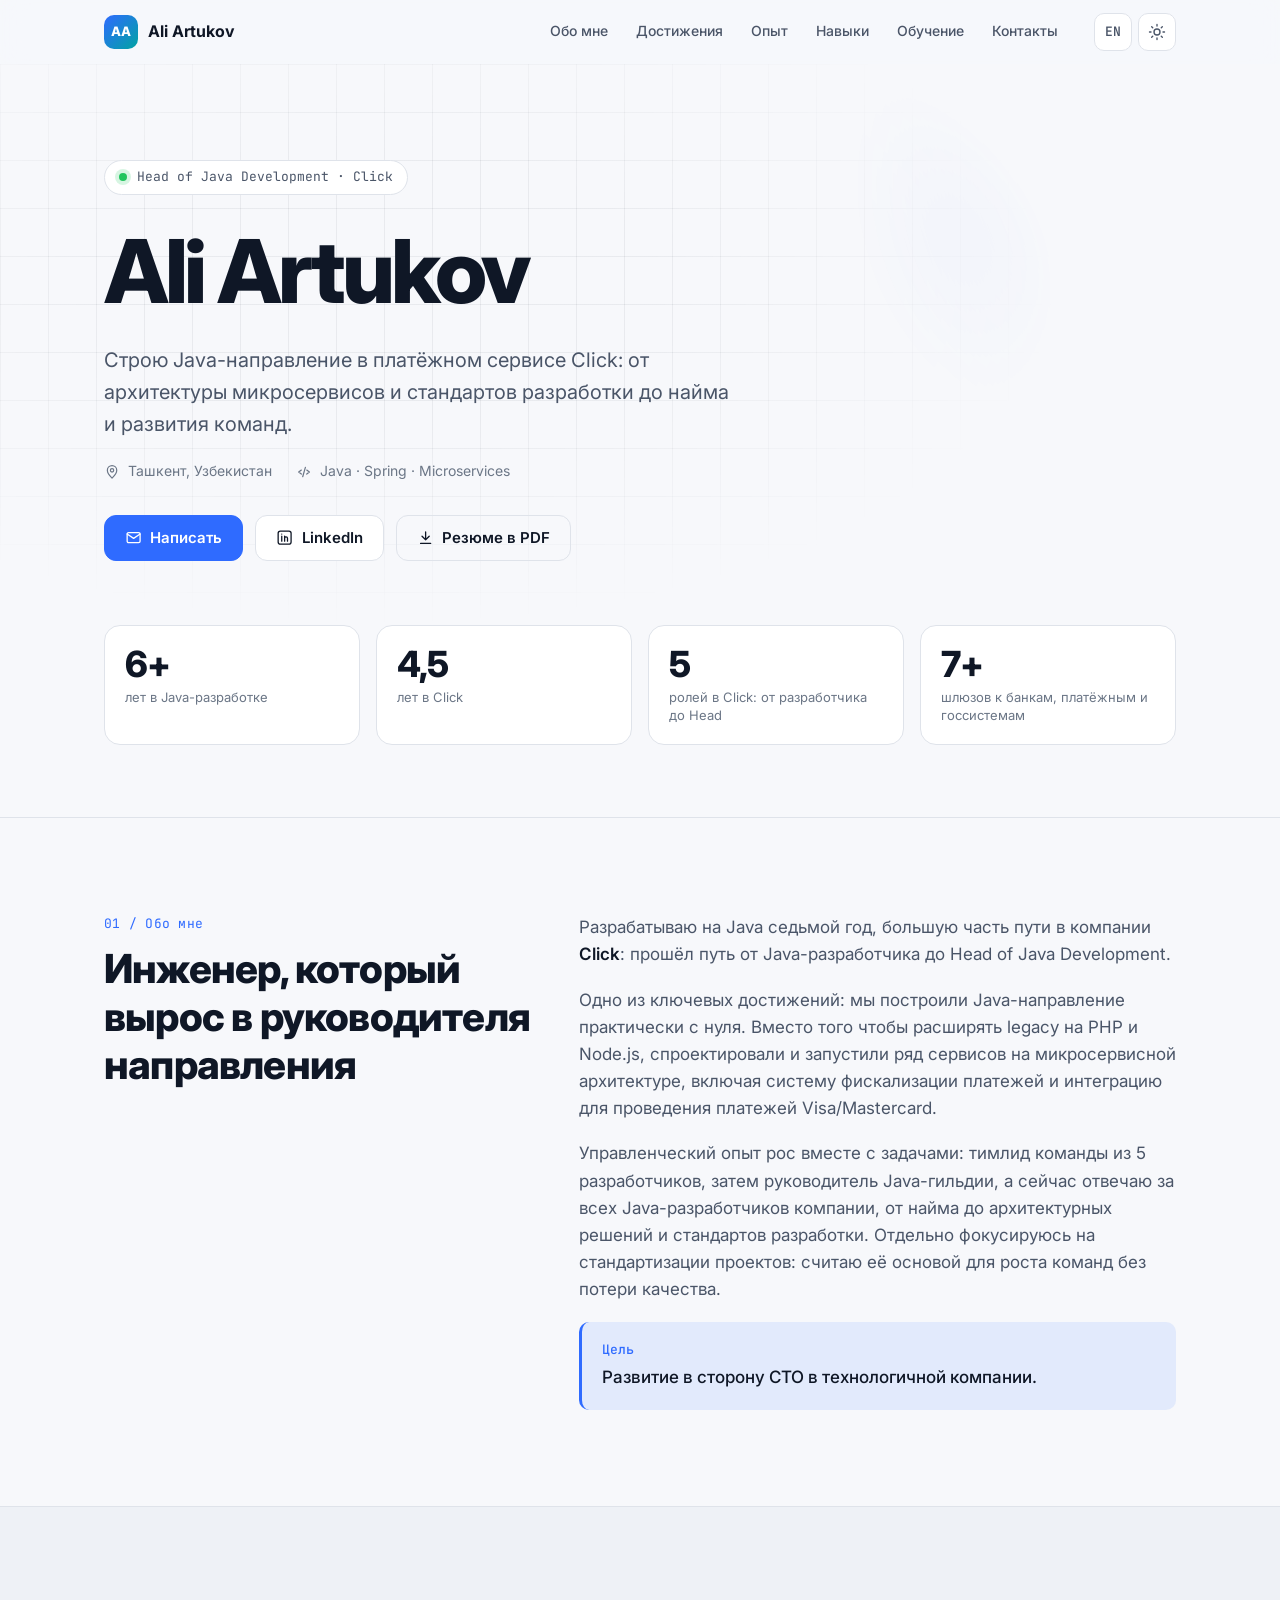
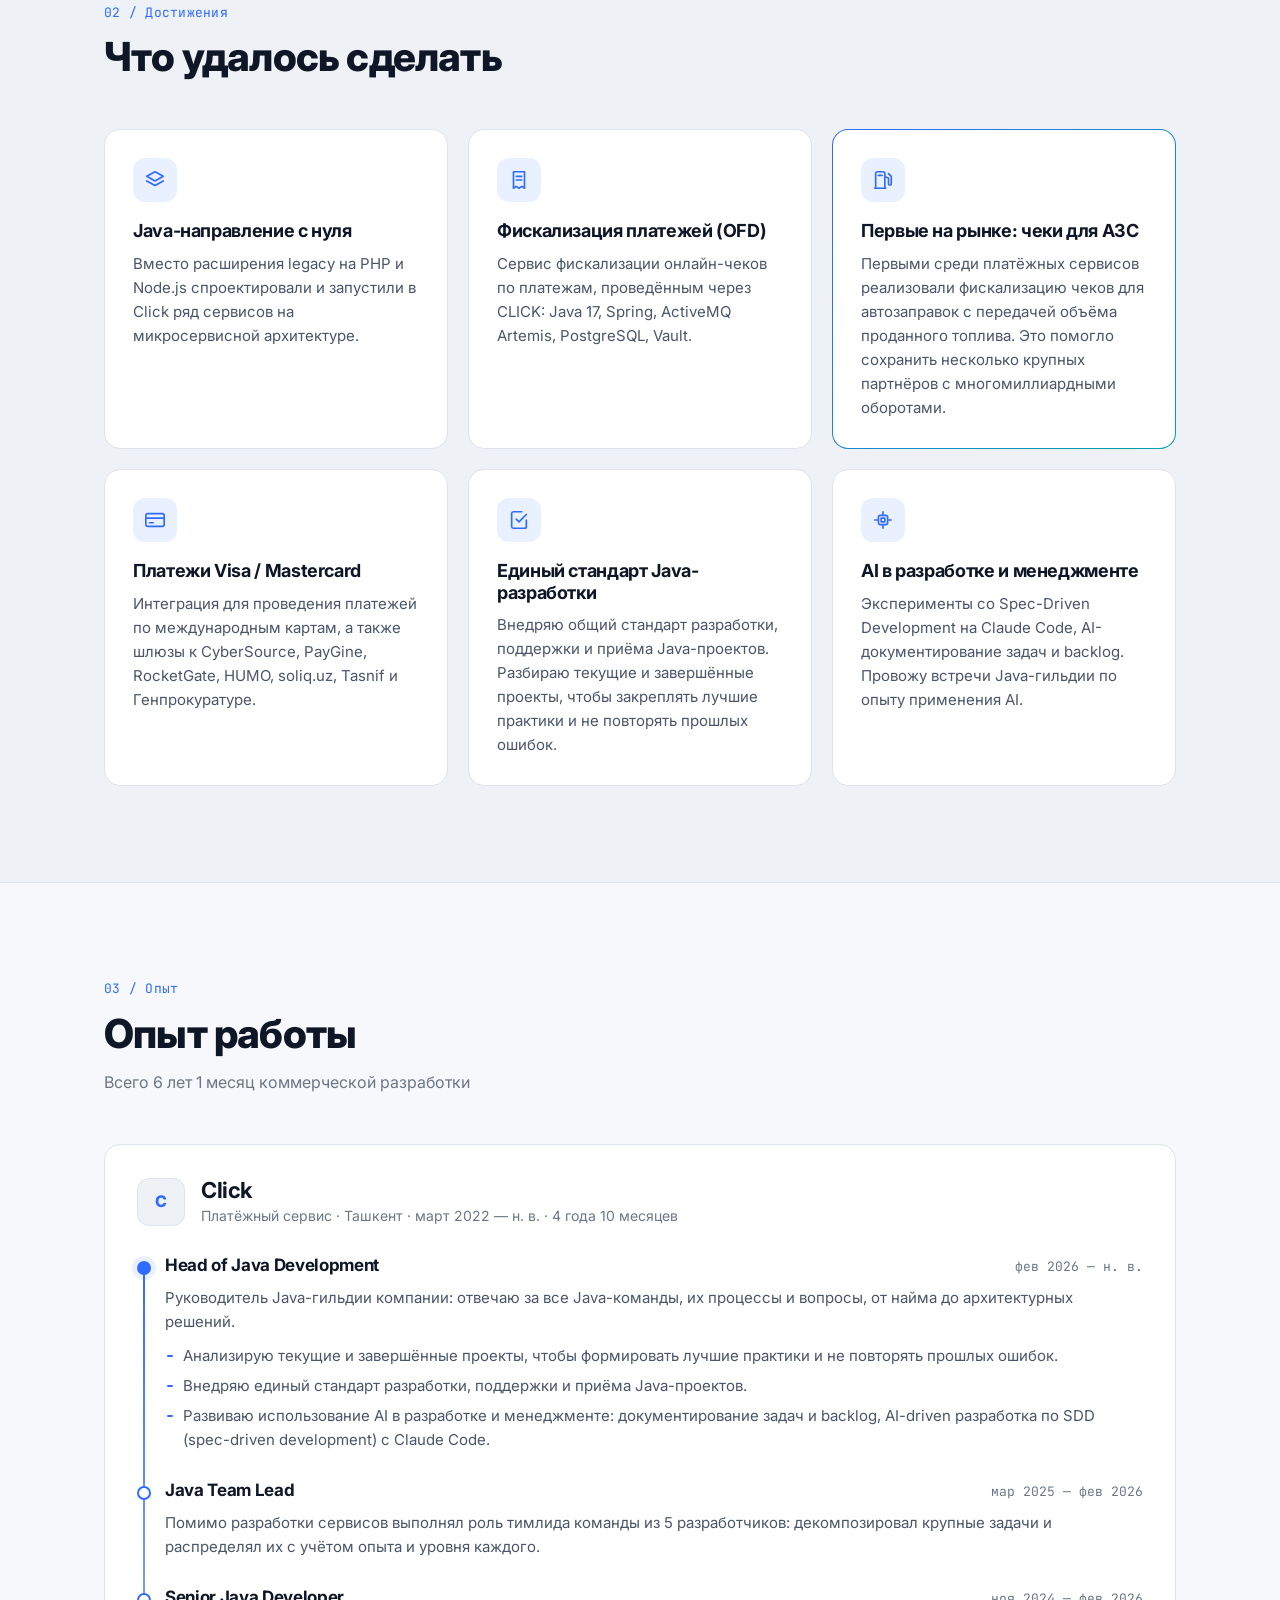
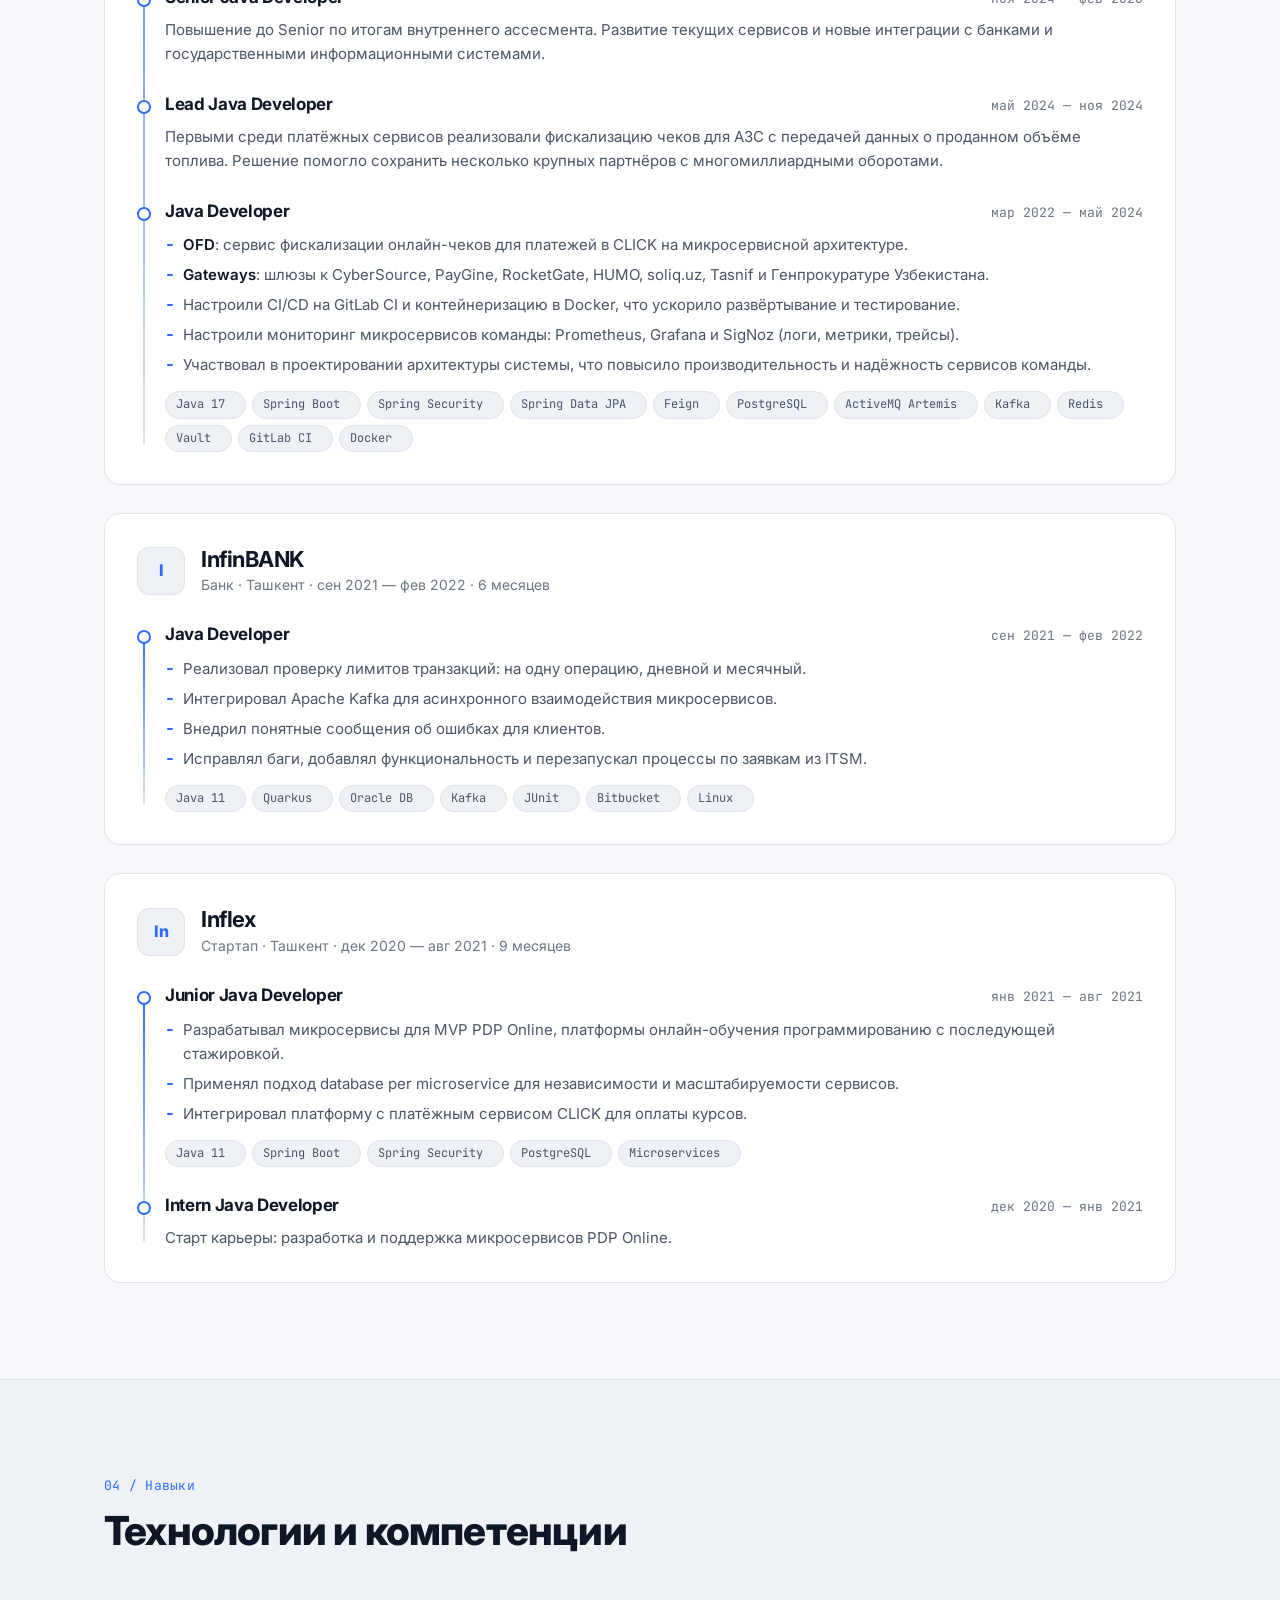
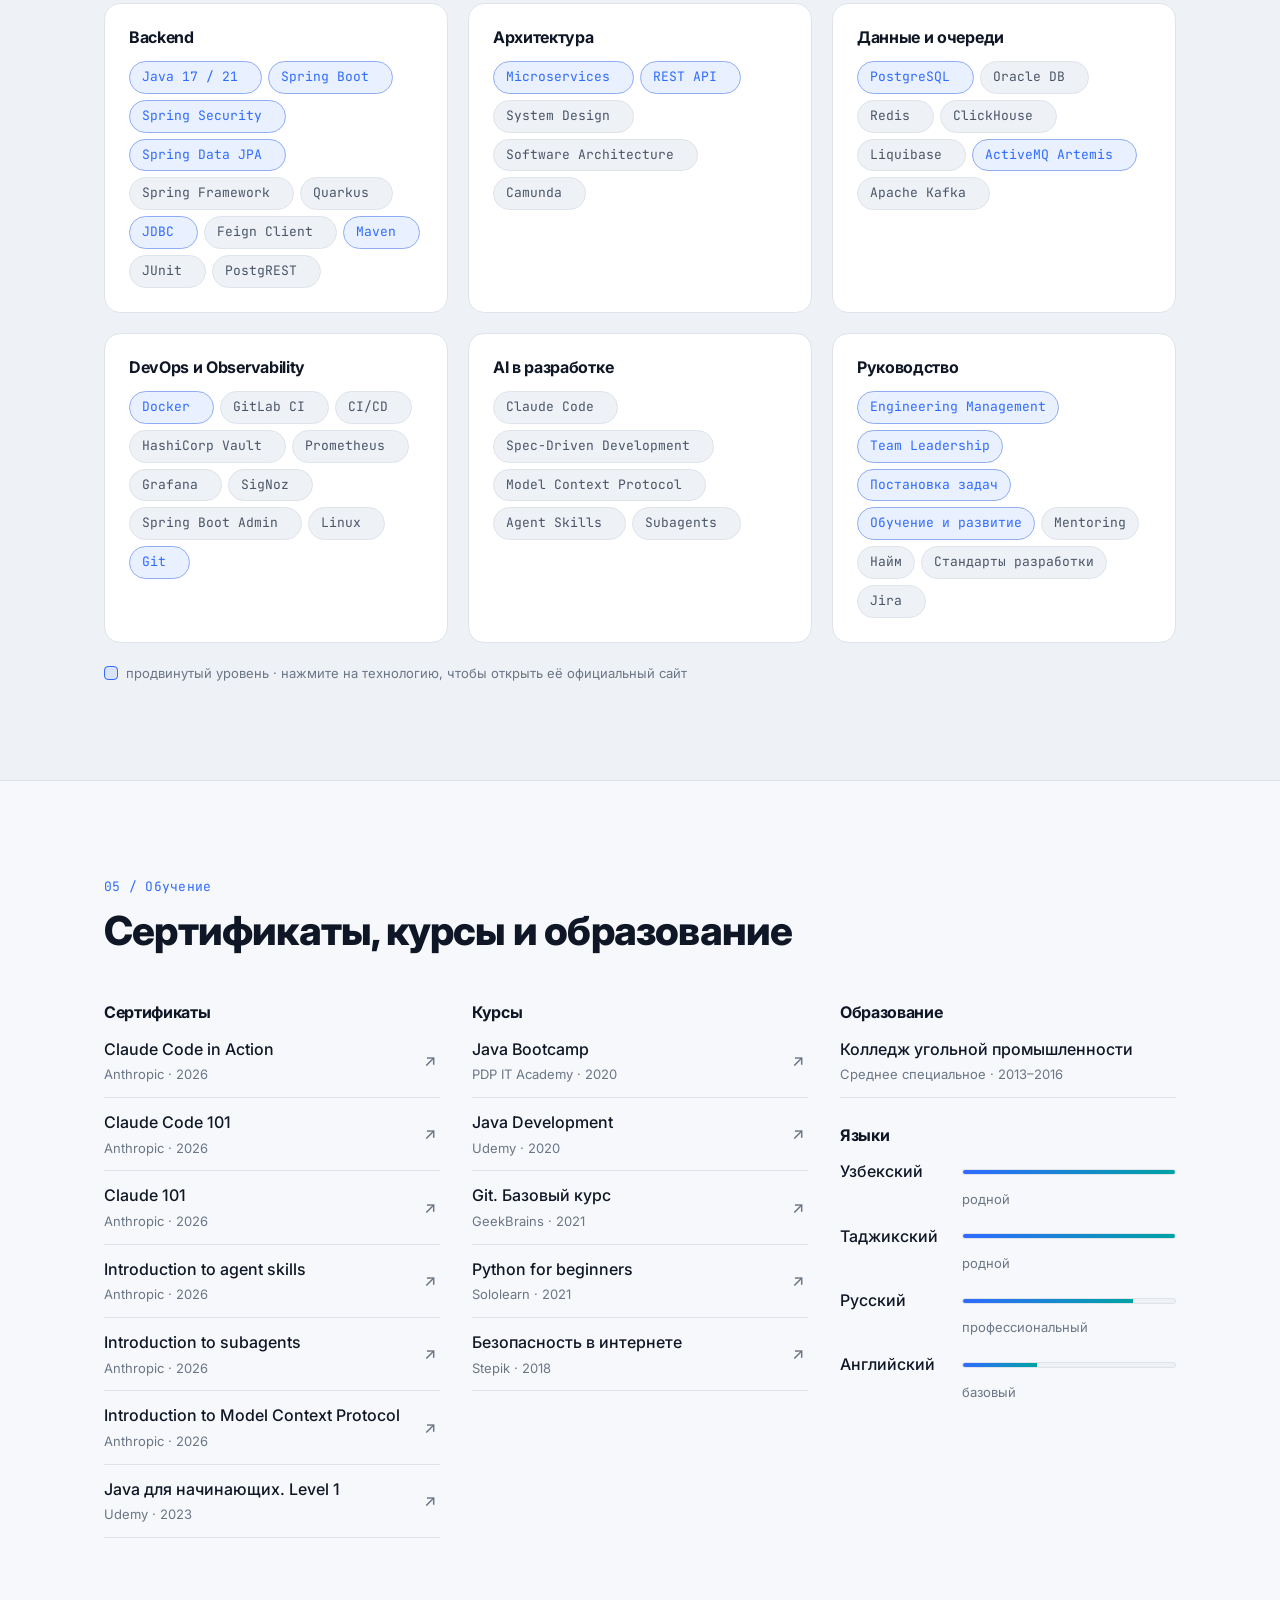
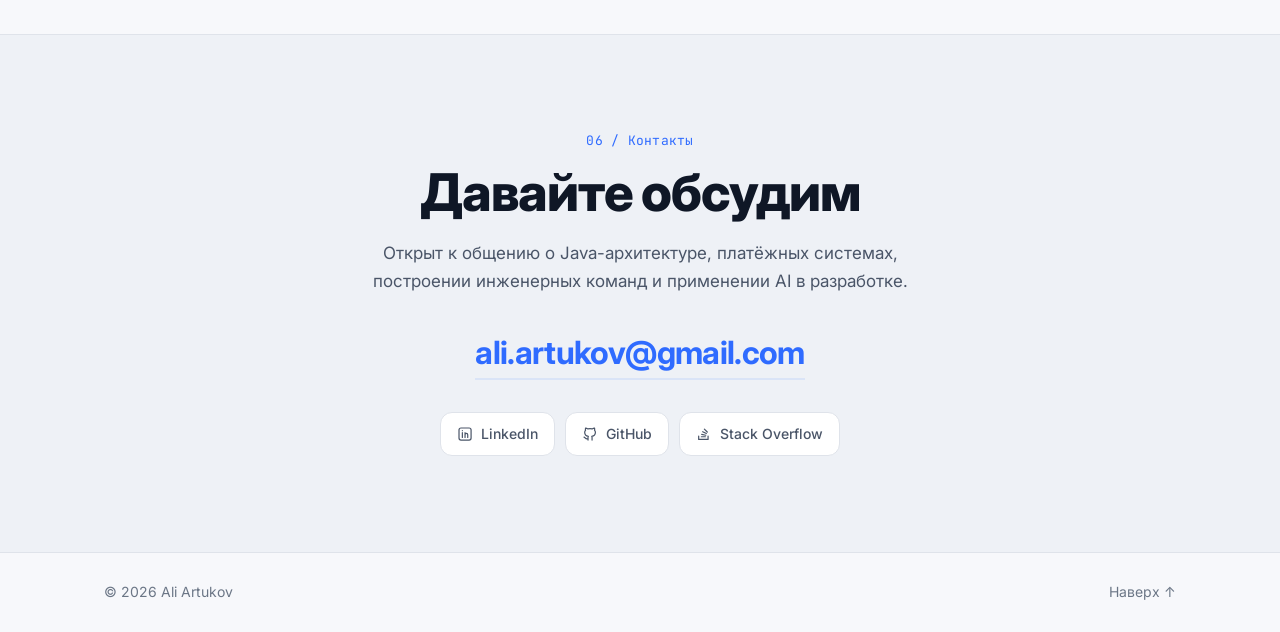
==== commit f1ccd039: "Link courses, fix scroll to top, regroup skills - courses and the Udemy Java certificate link to the" ====
--- a/index.html
+++ b/index.html
@@ -7,12 +7,16 @@
   <meta name="description" content="Ali Artukov — Head of Java Development в Click (Ташкент). Java, Spring, микросервисы, платёжные интеграции, руководство Java-командами и стандарты разработки.">
   <meta name="author" content="Ali Artukov">
   <link rel="canonical" href="https://aliartukov.github.io/">
+  <link rel="alternate" hreflang="ru" href="https://aliartukov.github.io/">
+  <link rel="alternate" hreflang="en" href="https://aliartukov.github.io/en/">
+  <link rel="alternate" hreflang="x-default" href="https://aliartukov.github.io/en/">
 
   <meta property="og:type" content="profile">
   <meta property="og:url" content="https://aliartukov.github.io/">
   <meta property="og:title" content="Ali Artukov — Head of Java Development">
   <meta property="og:description" content="Java, Spring, микросервисы и платёжные интеграции. Руковожу Java-направлением в Click.">
   <meta property="og:locale" content="ru_RU">
+  <meta property="og:locale:alternate" content="en_US">
   <meta name="twitter:card" content="summary">
 
   <meta name="theme-color" content="#0b0f17" media="(prefers-color-scheme: dark)">
@@ -52,10 +56,10 @@
   </script>
 </head>
 
-<body>
+<body id="top">
 <a class="skip-link" href="#main">К содержанию</a>
 
-<header class="nav" id="top">
+<header class="nav">
   <div class="nav__inner">
     <a class="nav__logo" href="#top" aria-label="Наверх">
       <span class="monogram">AA</span>
@@ -72,6 +76,7 @@
       </ul>
     </nav>
     <div class="nav__actions">
+      <a class="icon-btn lang-btn" href="en/" hreflang="en" lang="en" data-lang="en" aria-label="English version">EN</a>
       <button class="icon-btn" id="theme-toggle" type="button" aria-label="Сменить тему">
         <svg class="i-sun" viewBox="0 0 24 24" aria-hidden="true"><circle cx="12" cy="12" r="4"/><path d="M12 2v2M12 20v2M4.9 4.9l1.4 1.4M17.7 17.7l1.4 1.4M2 12h2M20 12h2M4.9 19.1l1.4-1.4M17.7 6.3l1.4-1.4"/></svg>
         <svg class="i-moon" viewBox="0 0 24 24" aria-hidden="true"><path d="M21 12.8A9 9 0 1 1 11.2 3a7 7 0 0 0 9.8 9.8z"/></svg>
@@ -127,7 +132,7 @@
         </div>
         <div class="stat">
           <dt>лет в Click</dt>
-          <dd><span data-years-since="2022-03" data-precise>4.5</span></dd>
+          <dd><span data-years-since="2022-03" data-precise>4,5</span></dd>
         </div>
         <div class="stat">
           <dt>ролей в Click: от разработчика до Head</dt>
@@ -208,7 +213,7 @@
         <article class="card reveal">
           <div class="card__icon"><svg viewBox="0 0 24 24" aria-hidden="true"><path d="M12 3v3M12 18v3M3 12h3M18 12h3"/><rect x="7" y="7" width="10" height="10" rx="2"/><path d="M10 10h4v4h-4z"/></svg></div>
           <h3>AI в разработке и менеджменте</h3>
-          <p>Эксперименты с Spec-Driven Development на Claude Code, AI-документирование задач и backlog. Провожу встречи Java-гильдии по опыту применения AI.</p>
+          <p>Эксперименты со Spec-Driven Development на Claude Code, AI-документирование задач и backlog. Провожу встречи Java-гильдии по опыту применения AI.</p>
         </article>
       </div>
     </div>
@@ -286,8 +291,18 @@
                 <li>Участвовал в проектировании архитектуры системы, что повысило производительность и надёжность сервисов команды.</li>
               </ul>
               <ul class="tags">
-                <li>Java 17</li><li>Spring Boot</li><li>Spring Security</li><li>Spring Data JPA</li><li>Feign</li>
-                <li>PostgreSQL</li><li>ActiveMQ Artemis</li><li>Kafka</li><li>Redis</li><li>Vault</li><li>GitLab CI</li><li>Docker</li>
+                <li><a href="https://www.oracle.com/java/" target="_blank" rel="noopener">Java 17</a></li>
+                <li><a href="https://spring.io/projects/spring-boot" target="_blank" rel="noopener">Spring Boot</a></li>
+                <li><a href="https://spring.io/projects/spring-security" target="_blank" rel="noopener">Spring Security</a></li>
+                <li><a href="https://spring.io/projects/spring-data-jpa" target="_blank" rel="noopener">Spring Data JPA</a></li>
+                <li><a href="https://spring.io/projects/spring-cloud-openfeign" target="_blank" rel="noopener">Feign</a></li>
+                <li><a href="https://www.postgresql.org/" target="_blank" rel="noopener">PostgreSQL</a></li>
+                <li><a href="https://artemis.apache.org/components/artemis/" target="_blank" rel="noopener">ActiveMQ Artemis</a></li>
+                <li><a href="https://kafka.apache.org/" target="_blank" rel="noopener">Kafka</a></li>
+                <li><a href="https://redis.io/" target="_blank" rel="noopener">Redis</a></li>
+                <li><a href="https://developer.hashicorp.com/vault" target="_blank" rel="noopener">Vault</a></li>
+                <li><a href="https://docs.gitlab.com/ci/" target="_blank" rel="noopener">GitLab CI</a></li>
+                <li><a href="https://www.docker.com/" target="_blank" rel="noopener">Docker</a></li>
               </ul>
             </li>
           </ol>
@@ -315,7 +330,13 @@
                 <li>Исправлял баги, добавлял функциональность и перезапускал процессы по заявкам из ITSM.</li>
               </ul>
               <ul class="tags">
-                <li>Java 11</li><li>Quarkus</li><li>Oracle DB</li><li>Kafka</li><li>JUnit</li><li>Bitbucket</li><li>Linux</li>
+                <li><a href="https://www.oracle.com/java/" target="_blank" rel="noopener">Java 11</a></li>
+                <li><a href="https://quarkus.io/" target="_blank" rel="noopener">Quarkus</a></li>
+                <li><a href="https://www.oracle.com/database/" target="_blank" rel="noopener">Oracle DB</a></li>
+                <li><a href="https://kafka.apache.org/" target="_blank" rel="noopener">Kafka</a></li>
+                <li><a href="https://junit.org/" target="_blank" rel="noopener">JUnit</a></li>
+                <li><a href="https://bitbucket.org/product/" target="_blank" rel="noopener">Bitbucket</a></li>
+                <li><a href="https://www.kernel.org/" target="_blank" rel="noopener">Linux</a></li>
               </ul>
             </li>
           </ol>
@@ -342,7 +363,11 @@
                 <li>Интегрировал платформу с платёжным сервисом CLICK для оплаты курсов.</li>
               </ul>
               <ul class="tags">
-                <li>Java 11</li><li>Spring Boot</li><li>Spring Security</li><li>PostgreSQL</li><li>Microservices</li>
+                <li><a href="https://www.oracle.com/java/" target="_blank" rel="noopener">Java 11</a></li>
+                <li><a href="https://spring.io/projects/spring-boot" target="_blank" rel="noopener">Spring Boot</a></li>
+                <li><a href="https://spring.io/projects/spring-security" target="_blank" rel="noopener">Spring Security</a></li>
+                <li><a href="https://www.postgresql.org/" target="_blank" rel="noopener">PostgreSQL</a></li>
+                <li><a href="https://martinfowler.com/articles/microservices.html" target="_blank" rel="noopener">Microservices</a></li>
               </ul>
             </li>
             <li class="role">
@@ -369,47 +394,76 @@
         <div class="skill-group reveal">
           <h3>Backend</h3>
           <ul class="tags tags--lg">
-            <li class="is-strong">Java 17 / 21</li><li class="is-strong">Spring Boot</li><li class="is-strong">Spring Security</li>
-            <li class="is-strong">Spring Data JPA</li><li>Spring Framework</li><li>Quarkus</li><li class="is-strong">JDBC</li><li>Feign Client</li>
-            <li class="is-strong">Maven</li><li>JUnit</li>
+            <li class="is-strong"><a href="https://www.oracle.com/java/" target="_blank" rel="noopener">Java 17 / 21</a></li>
+            <li class="is-strong"><a href="https://spring.io/projects/spring-boot" target="_blank" rel="noopener">Spring Boot</a></li>
+            <li class="is-strong"><a href="https://spring.io/projects/spring-security" target="_blank" rel="noopener">Spring Security</a></li>
+            <li class="is-strong"><a href="https://spring.io/projects/spring-data-jpa" target="_blank" rel="noopener">Spring Data JPA</a></li>
+            <li><a href="https://spring.io/projects/spring-framework" target="_blank" rel="noopener">Spring Framework</a></li>
+            <li><a href="https://quarkus.io/" target="_blank" rel="noopener">Quarkus</a></li>
+            <li class="is-strong"><a href="https://docs.oracle.com/javase/tutorial/jdbc/" target="_blank" rel="noopener">JDBC</a></li>
+            <li><a href="https://spring.io/projects/spring-cloud-openfeign" target="_blank" rel="noopener">Feign Client</a></li>
+            <li class="is-strong"><a href="https://maven.apache.org/" target="_blank" rel="noopener">Maven</a></li>
+            <li><a href="https://junit.org/" target="_blank" rel="noopener">JUnit</a></li>
+            <li><a href="https://postgrest.org/" target="_blank" rel="noopener">PostgREST</a></li>
           </ul>
         </div>
         <div class="skill-group reveal">
           <h3>Архитектура</h3>
           <ul class="tags tags--lg">
-            <li class="is-strong">Microservices</li><li class="is-strong">REST API</li><li>System Design</li>
-            <li>Software Architecture</li><li>Camunda</li>
+            <li class="is-strong"><a href="https://martinfowler.com/articles/microservices.html" target="_blank" rel="noopener">Microservices</a></li>
+            <li class="is-strong"><a href="https://ics.uci.edu/~fielding/pubs/dissertation/rest_arch_style.htm" target="_blank" rel="noopener">REST API</a></li>
+            <li><a href="https://github.com/donnemartin/system-design-primer" target="_blank" rel="noopener">System Design</a></li>
+            <li><a href="https://martinfowler.com/architecture/" target="_blank" rel="noopener">Software Architecture</a></li>
+            <li><a href="https://camunda.com/" target="_blank" rel="noopener">Camunda</a></li>
           </ul>
         </div>
         <div class="skill-group reveal">
           <h3>Данные и очереди</h3>
           <ul class="tags tags--lg">
-            <li class="is-strong">PostgreSQL</li><li>Oracle DB</li><li>Redis</li><li>ClickHouse</li><li>Liquibase</li><li>PostgREST</li>
-            <li class="is-strong">ActiveMQ Artemis</li><li>Apache Kafka</li>
+            <li class="is-strong"><a href="https://www.postgresql.org/" target="_blank" rel="noopener">PostgreSQL</a></li>
+            <li><a href="https://www.oracle.com/database/" target="_blank" rel="noopener">Oracle DB</a></li>
+            <li><a href="https://redis.io/" target="_blank" rel="noopener">Redis</a></li>
+            <li><a href="https://clickhouse.com/" target="_blank" rel="noopener">ClickHouse</a></li>
+            <li><a href="https://www.liquibase.com/" target="_blank" rel="noopener">Liquibase</a></li>
+            <li class="is-strong"><a href="https://artemis.apache.org/components/artemis/" target="_blank" rel="noopener">ActiveMQ Artemis</a></li>
+            <li><a href="https://kafka.apache.org/" target="_blank" rel="noopener">Apache Kafka</a></li>
           </ul>
         </div>
         <div class="skill-group reveal">
           <h3>DevOps и Observability</h3>
           <ul class="tags tags--lg">
-            <li class="is-strong">Docker</li><li>GitLab CI</li><li>CI/CD</li><li>HashiCorp Vault</li><li>Prometheus</li>
-            <li>Grafana</li><li>SigNoz</li><li>Spring Boot Admin</li><li>Linux</li><li class="is-strong">Git</li>
+            <li class="is-strong"><a href="https://www.docker.com/" target="_blank" rel="noopener">Docker</a></li>
+            <li><a href="https://docs.gitlab.com/ci/" target="_blank" rel="noopener">GitLab CI</a></li>
+            <li><a href="https://continuousdelivery.com/" target="_blank" rel="noopener">CI/CD</a></li>
+            <li><a href="https://developer.hashicorp.com/vault" target="_blank" rel="noopener">HashiCorp Vault</a></li>
+            <li><a href="https://prometheus.io/" target="_blank" rel="noopener">Prometheus</a></li>
+            <li><a href="https://grafana.com/" target="_blank" rel="noopener">Grafana</a></li>
+            <li><a href="https://signoz.io/" target="_blank" rel="noopener">SigNoz</a></li>
+            <li><a href="https://github.com/codecentric/spring-boot-admin" target="_blank" rel="noopener">Spring Boot Admin</a></li>
+            <li><a href="https://www.kernel.org/" target="_blank" rel="noopener">Linux</a></li>
+            <li class="is-strong"><a href="https://git-scm.com/" target="_blank" rel="noopener">Git</a></li>
+          </ul>
+        </div>
+        <div class="skill-group reveal">
+          <h3>AI в разработке</h3>
+          <ul class="tags tags--lg">
+            <li><a href="https://claude.com/product/claude-code" target="_blank" rel="noopener">Claude Code</a></li>
+            <li><a href="https://github.com/github/spec-kit" target="_blank" rel="noopener">Spec-Driven Development</a></li>
+            <li><a href="https://modelcontextprotocol.io/" target="_blank" rel="noopener">Model Context Protocol</a></li>
+            <li><a href="https://code.claude.com/docs/en/skills" target="_blank" rel="noopener">Agent Skills</a></li>
+            <li><a href="https://code.claude.com/docs/en/sub-agents" target="_blank" rel="noopener">Subagents</a></li>
           </ul>
         </div>
         <div class="skill-group reveal">
           <h3>Руководство</h3>
           <ul class="tags tags--lg">
             <li class="is-strong">Engineering Management</li><li class="is-strong">Team Leadership</li><li class="is-strong">Постановка задач</li>
-            <li class="is-strong">Обучение и развитие</li><li>Mentoring</li><li>Найм</li><li>Стандарты разработки</li><li>Jira</li>
-          </ul>
-        </div>
-        <div class="skill-group reveal">
-          <h3>AI в разработке</h3>
-          <ul class="tags tags--lg">
-            <li>Claude Code</li><li>Spec-Driven Development</li><li>Model Context Protocol</li><li>Agent Skills</li><li>Subagents</li>
-          </ul>
-        </div>
-      </div>
-      <p class="legend"><span class="legend__mark"></span> продвинутый уровень</p>
+            <li class="is-strong">Обучение и развитие</li><li>Mentoring</li><li>Найм</li><li>Стандарты разработки</li>
+            <li><a href="https://www.atlassian.com/software/jira" target="_blank" rel="noopener">Jira</a></li>
+          </ul>
+        </div>
+      </div>
+      <p class="legend"><span class="legend__mark"></span> продвинутый уровень · нажмите на технологию, чтобы открыть её официальный сайт</p>
     </div>
   </section>
 
@@ -424,23 +478,25 @@
       <div class="learning">
         <div class="learning__col reveal">
           <h3>Сертификаты</h3>
-          <ul class="list">
-            <li><span>Claude Code 101</span><span class="list__meta">Anthropic · 2026</span></li>
-            <li><span>Introduction to agent skills</span><span class="list__meta">Anthropic · 2026</span></li>
-            <li><span>Introduction to subagents</span><span class="list__meta">Anthropic · 2026</span></li>
-            <li><span>Introduction to Model Context Protocol</span><span class="list__meta">Anthropic · 2026</span></li>
-            <li><span>Java Skill Assessment</span><span class="list__meta">LinkedIn · 2023</span></li>
+          <ul class="list list--links">
+            <li><a href="https://verify.skilljar.com/c/cf42vhp38zkn" target="_blank" rel="noopener"><span>Claude Code in Action</span><span class="list__meta">Anthropic · 2026</span></a></li>
+            <li><a href="https://verify.skilljar.com/c/vwod9skkqvod" target="_blank" rel="noopener"><span>Claude Code 101</span><span class="list__meta">Anthropic · 2026</span></a></li>
+            <li><a href="https://verify.skilljar.com/c/5q98uunyeu5q" target="_blank" rel="noopener"><span>Claude 101</span><span class="list__meta">Anthropic · 2026</span></a></li>
+            <li><a href="https://verify.skilljar.com/c/n3tggo8m4crp" target="_blank" rel="noopener"><span>Introduction to agent skills</span><span class="list__meta">Anthropic · 2026</span></a></li>
+            <li><a href="https://verify.skilljar.com/c/57s2xbnx5k5u" target="_blank" rel="noopener"><span>Introduction to subagents</span><span class="list__meta">Anthropic · 2026</span></a></li>
+            <li><a href="https://verify.skilljar.com/c/mstiecypxxa9" target="_blank" rel="noopener"><span>Introduction to Model Context Protocol</span><span class="list__meta">Anthropic · 2026</span></a></li>
+            <li><a href="https://www.udemy.com/certificate/UC-12759352-770a-4be5-92a0-10dba7cfe60d/" target="_blank" rel="noopener"><span>Java для начинающих. Level 1</span><span class="list__meta">Udemy · 2023</span></a></li>
           </ul>
         </div>
 
         <div class="learning__col reveal">
           <h3>Курсы</h3>
-          <ul class="list">
-            <li><span>Java Bootcamp</span><span class="list__meta">PDP IT Academy · 2020</span></li>
-            <li><span>Java Development</span><span class="list__meta">Udemy · 2020</span></li>
-            <li><span>Git. Базовый курс</span><span class="list__meta">GeekBrains · 2021</span></li>
-            <li><span>Python for beginners</span><span class="list__meta">Sololearn · 2021</span></li>
-            <li><span>Безопасность в интернете</span><span class="list__meta">Stepik · 2018</span></li>
+          <ul class="list list--links">
+            <li><a href="https://online.pdp.uz/checkCertificateQr/952de855-b169-4fbd-bcee-6f51f04cf5d6" target="_blank" rel="noopener"><span>Java Bootcamp</span><span class="list__meta">PDP IT Academy · 2020</span></a></li>
+            <li><a href="https://www.udemy.com/certificate/UC-cc9c42cc-d687-4473-b73f-2e469181038a/" target="_blank" rel="noopener"><span>Java Development</span><span class="list__meta">Udemy · 2020</span></a></li>
+            <li><a href="https://gb.ru/certificates/1284189" target="_blank" rel="noopener"><span>Git. Базовый курс</span><span class="list__meta">GeekBrains · 2021</span></a></li>
+            <li><a href="https://www.sololearn.com/certificates/course/en/7801465/1157/landscape/png" target="_blank" rel="noopener"><span>Python for beginners</span><span class="list__meta">Sololearn · 2021</span></a></li>
+            <li><a href="https://stepik.org/certificate/19cebd214195abe97be6c7d19fb1e327f4880298.pdf" target="_blank" rel="noopener"><span>Безопасность в интернете</span><span class="list__meta">Stepik · 2018</span></a></li>
           </ul>
         </div>
 
@@ -475,8 +531,6 @@
           <svg viewBox="0 0 24 24" aria-hidden="true"><path d="M9 19c-4 1.3-4-2-6-2.5M15 21v-3.5c0-1 .1-1.4-.5-2 2.8-.3 5.5-1.4 5.5-6a4.6 4.6 0 0 0-1.3-3.2 4.2 4.2 0 0 0-.1-3.2s-1.1-.3-3.5 1.3a12.3 12.3 0 0 0-6.2 0C6.5 2.8 5.4 3.1 5.4 3.1a4.2 4.2 0 0 0-.1 3.2A4.6 4.6 0 0 0 4 9.5c0 4.6 2.7 5.7 5.5 6-.6.6-.6 1.2-.5 2V21"/></svg>GitHub</a></li>
         <li><a href="https://stackoverflow.com/users/19207374/ali-artukov" target="_blank" rel="noopener">
           <svg viewBox="0 0 24 24" aria-hidden="true"><path d="M4 15v5h14v-5M8 16h6M8.5 12.5l6 1.3M10 8.5l5.4 2.8M12.5 4.7l4.3 4.3"/></svg>Stack Overflow</a></li>
-        <li><a href="tel:+998949210897">
-          <svg viewBox="0 0 24 24" aria-hidden="true"><path d="M5 4h4l2 5-2.5 1.5a11 11 0 0 0 5 5L15 13l5 2v4a2 2 0 0 1-2 2A16 16 0 0 1 3 6a2 2 0 0 1 2-2"/></svg>+998 94 921-08-97</a></li>
       </ul>
     </div>
   </section>
--- a/assets/style.css
+++ b/assets/style.css
@@ -333,6 +333,18 @@
 .skill-group h3 { font-size: 16px; }
 .tags--lg li { font-size: 13px; padding: 5px 12px; }
 .tags li.is-strong { color: var(--accent); border-color: color-mix(in srgb, var(--accent) 45%, var(--border)); background: var(--accent-soft); }
+
+/* Linked tags: the whole pill is the link */
+.tags li:has(> a) { padding: 0; transition: border-color .15s, color .15s; }
+.tags li > a { display: block; padding: 3px 10px; border-radius: inherit; }
+.tags--lg li > a { padding: 5px 12px; }
+.tags li:has(> a):hover { border-color: var(--accent); color: var(--accent); }
+.tags li > a::after {
+  content: "↗"; display: inline-block; margin-left: 4px;
+  font-size: .85em; opacity: 0; transform: translate(-2px, 1px);
+  transition: opacity .15s, transform .15s;
+}
+.tags li > a:hover::after, .tags li > a:focus-visible::after { opacity: .8; transform: none; }
 .legend { display: flex; align-items: center; gap: 8px; margin-top: 20px; font-size: 13px; color: var(--muted); }
 .legend__mark { width: 14px; height: 14px; border-radius: 4px; background: var(--accent-soft); border: 1px solid var(--accent); }
 
@@ -346,6 +358,22 @@
 }
 .list li:first-child { padding-top: 0; }
 .list__meta { font-size: 13px; font-weight: 400; color: var(--muted); }
+
+.list--links li:has(> a) { padding: 0; }
+.list--links li:has(> a):first-child > a { padding-top: 0; }
+.list--links a {
+  position: relative; display: grid; gap: 2px; padding: 12px 28px 12px 0;
+  transition: color .15s;
+}
+.list--links a::after {
+  content: "↗"; position: absolute; right: 4px; top: 50%; transform: translateY(-50%);
+  color: var(--muted); transition: color .15s, transform .15s;
+}
+.list--links li:first-child > a::after { top: calc(50% - 6px); }
+.list--links a:hover { color: var(--accent); }
+.list--links a:hover::after { color: var(--accent); transform: translate(2px, calc(-50% - 2px)); }
+
+.lang-btn { width: auto; min-width: 38px; padding: 0 10px; font: 600 13px var(--mono); }
 
 .langs { display: grid; gap: 14px; }
 .langs li { display: grid; grid-template-columns: 110px 1fr; align-items: center; gap: 4px 12px; font-weight: 500; }
@@ -474,5 +502,6 @@
   .contact__email { margin-top: 6pt; font-size: 12pt; border: 0; }
   .socials { justify-content: flex-start; margin-top: 6pt; }
   .socials a { border: 0; padding: 0 12pt 0 0; }
-  a[href^="http"]::after { content: " (" attr(href) ")"; font-size: 9pt; color: #555; }
-}
+  .tags li > a::after, .list--links a::after { content: none; }
+  .socials a[href^="http"]::after { content: " (" attr(href) ")"; font-size: 9pt; color: #555; }
+}
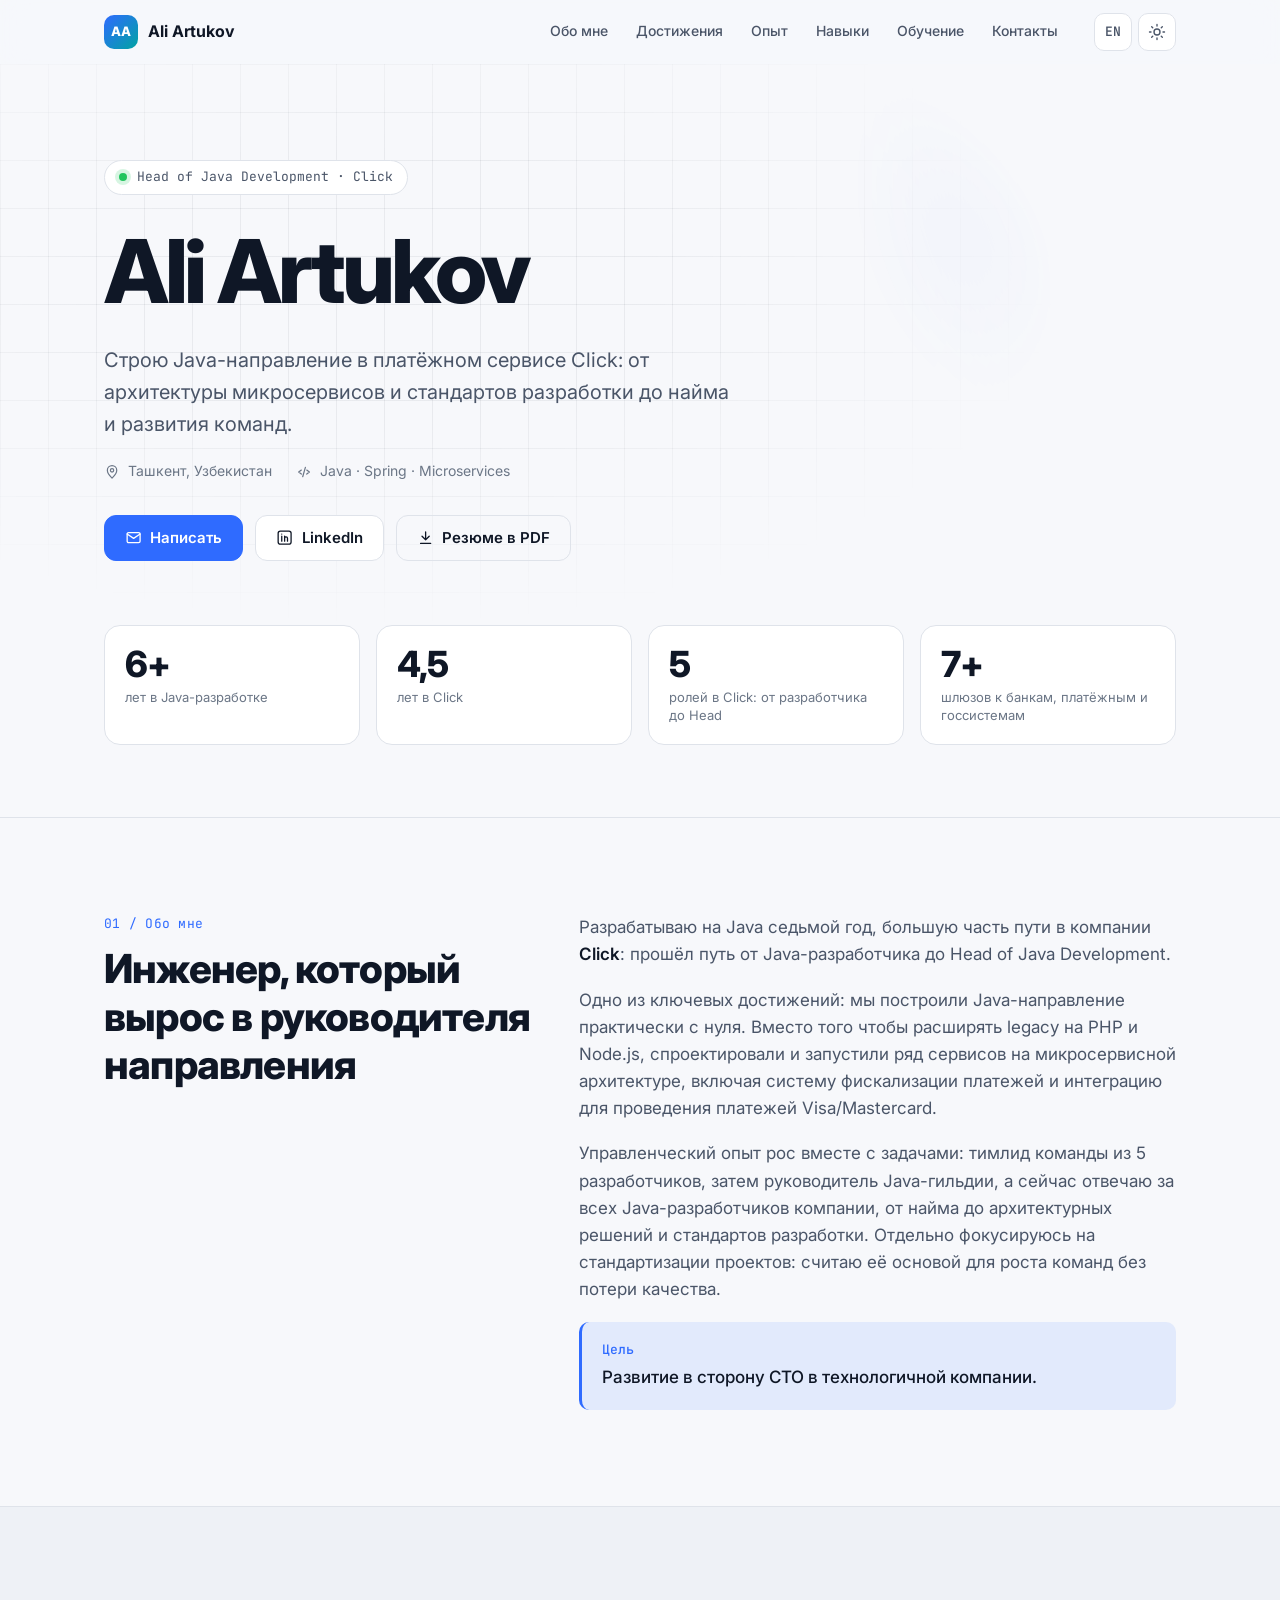
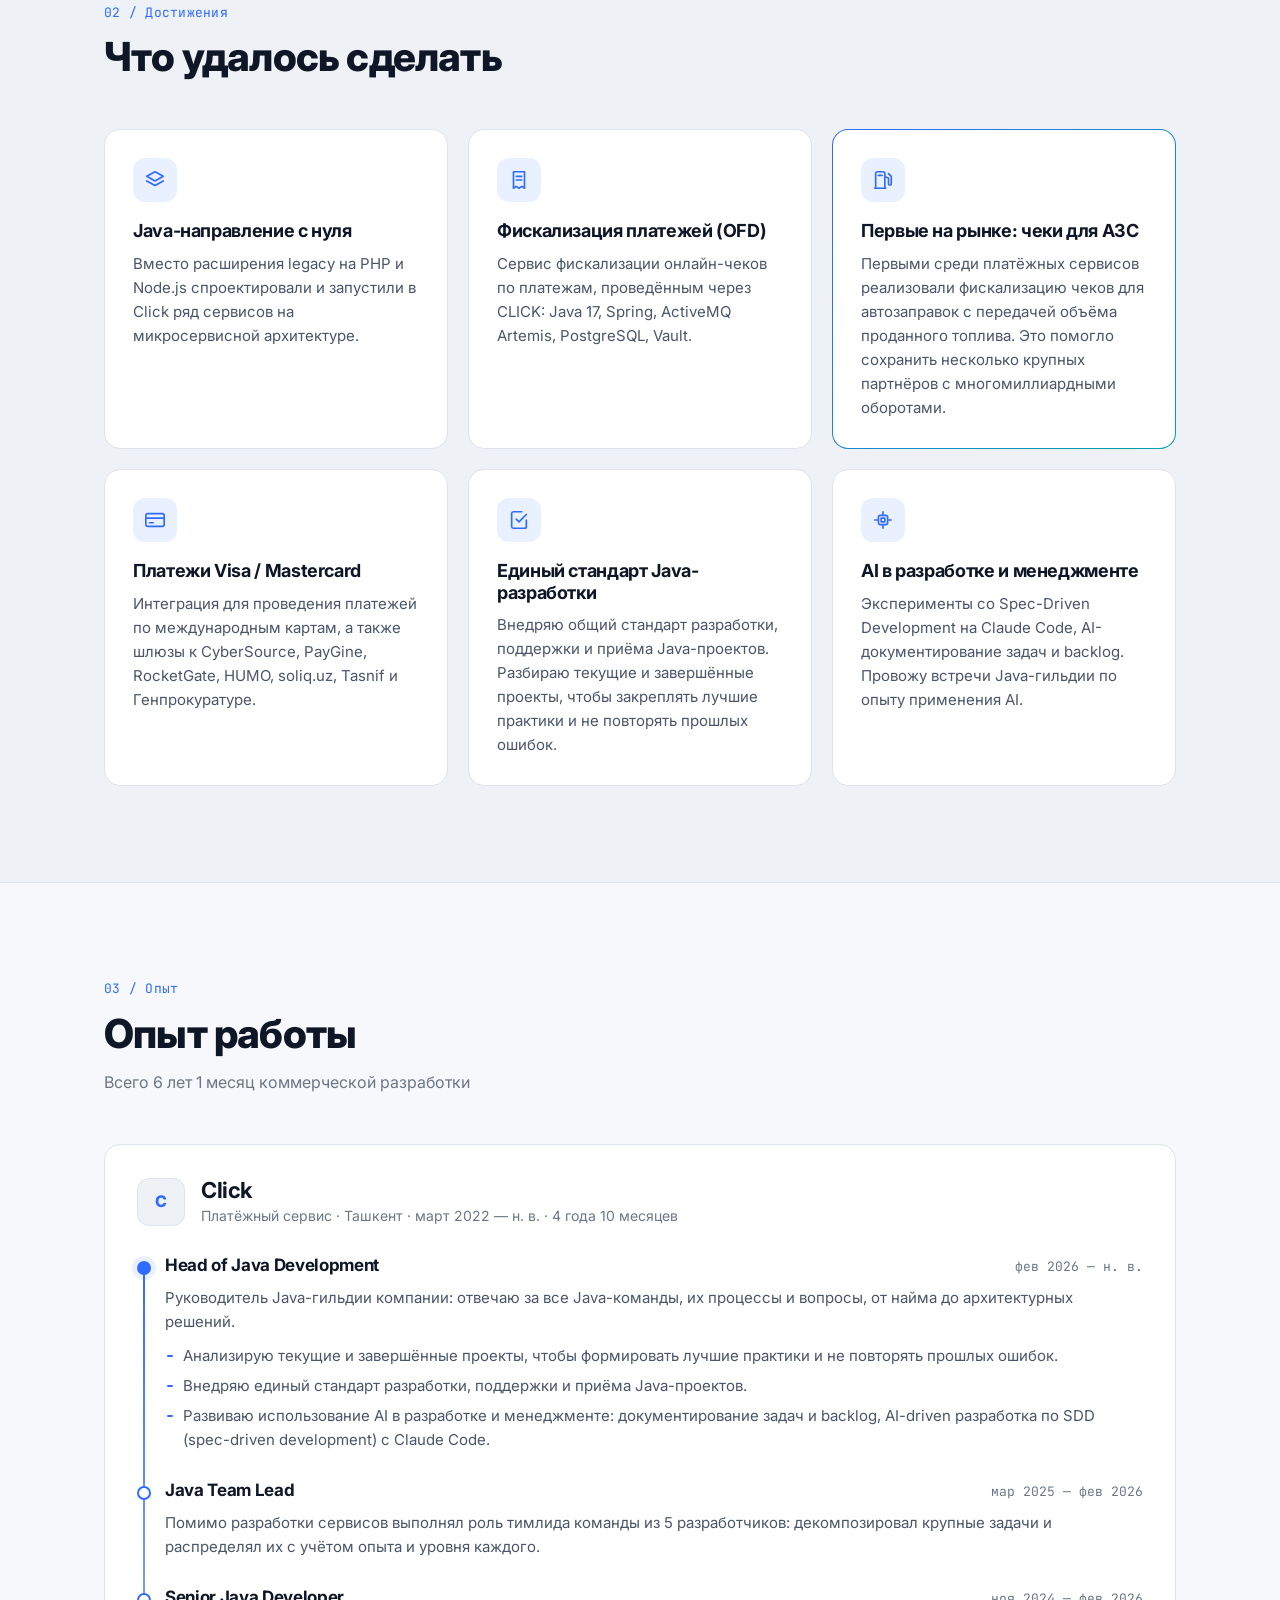
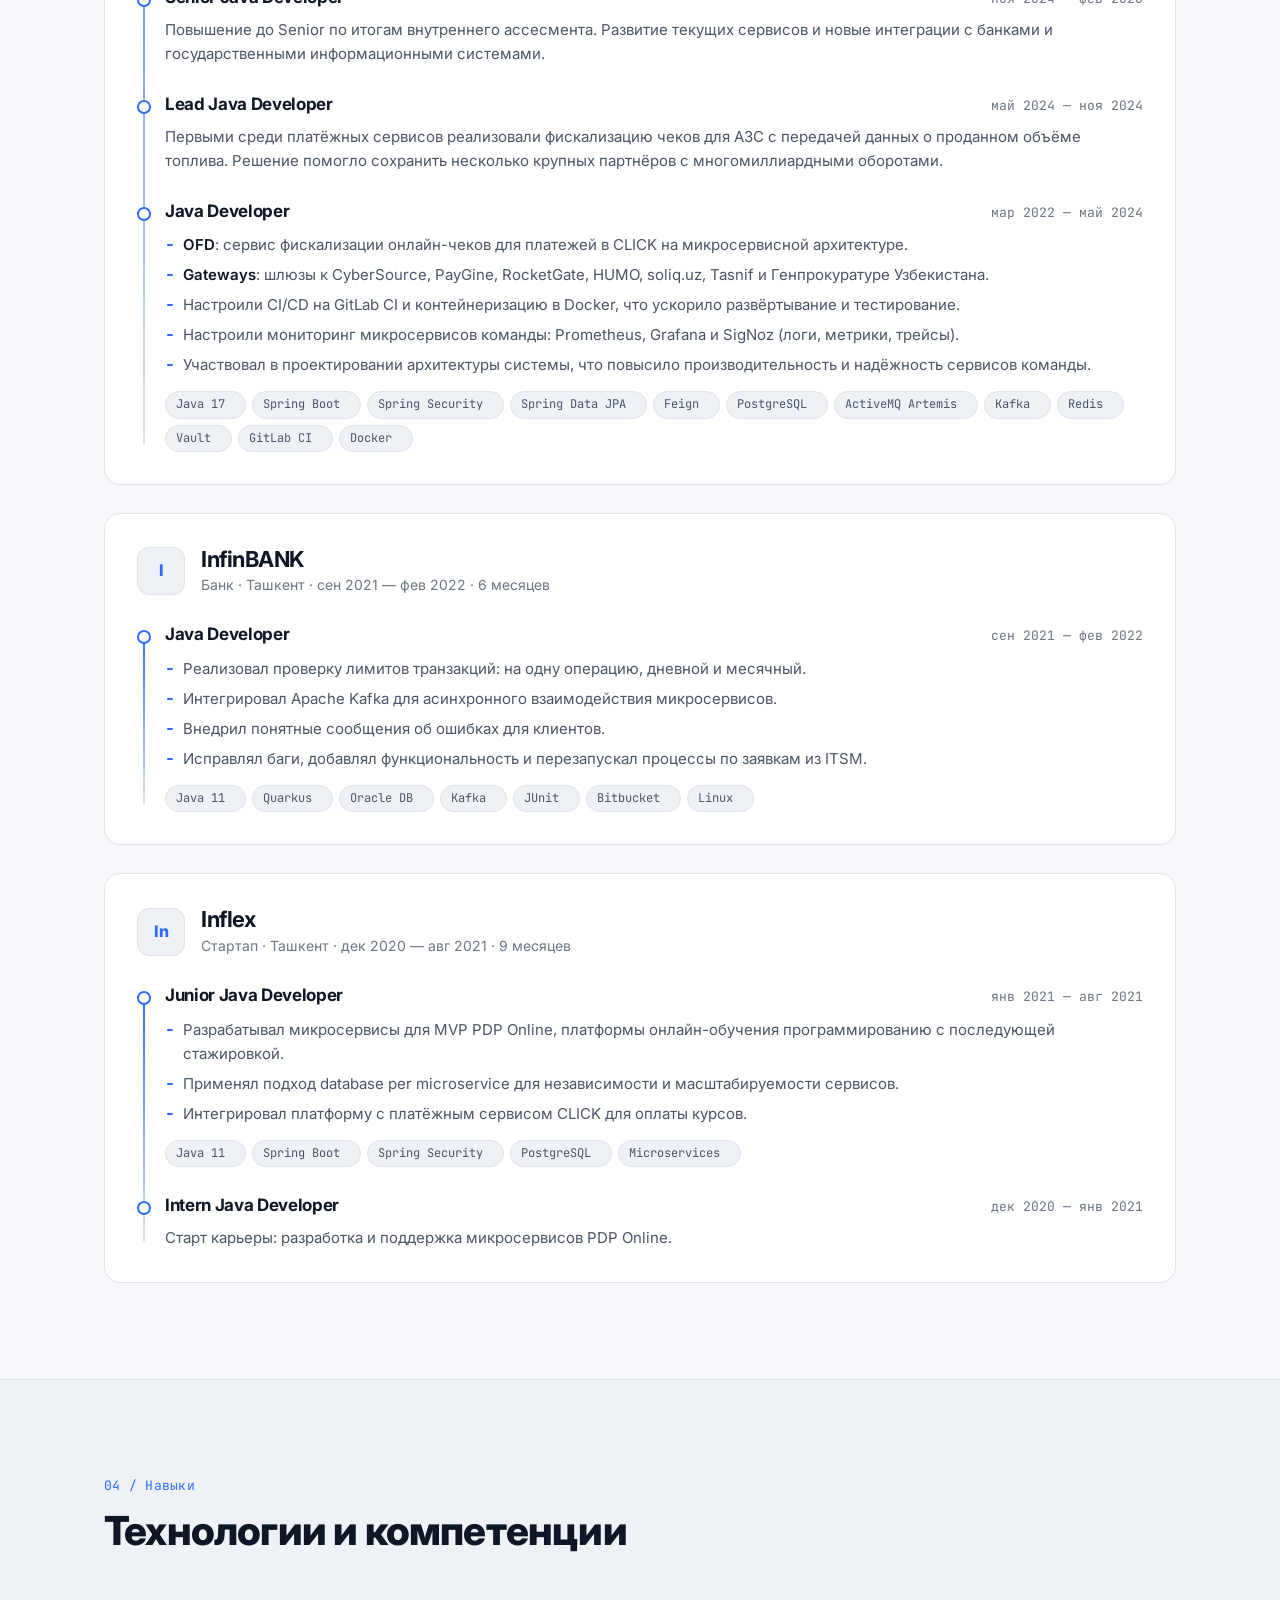
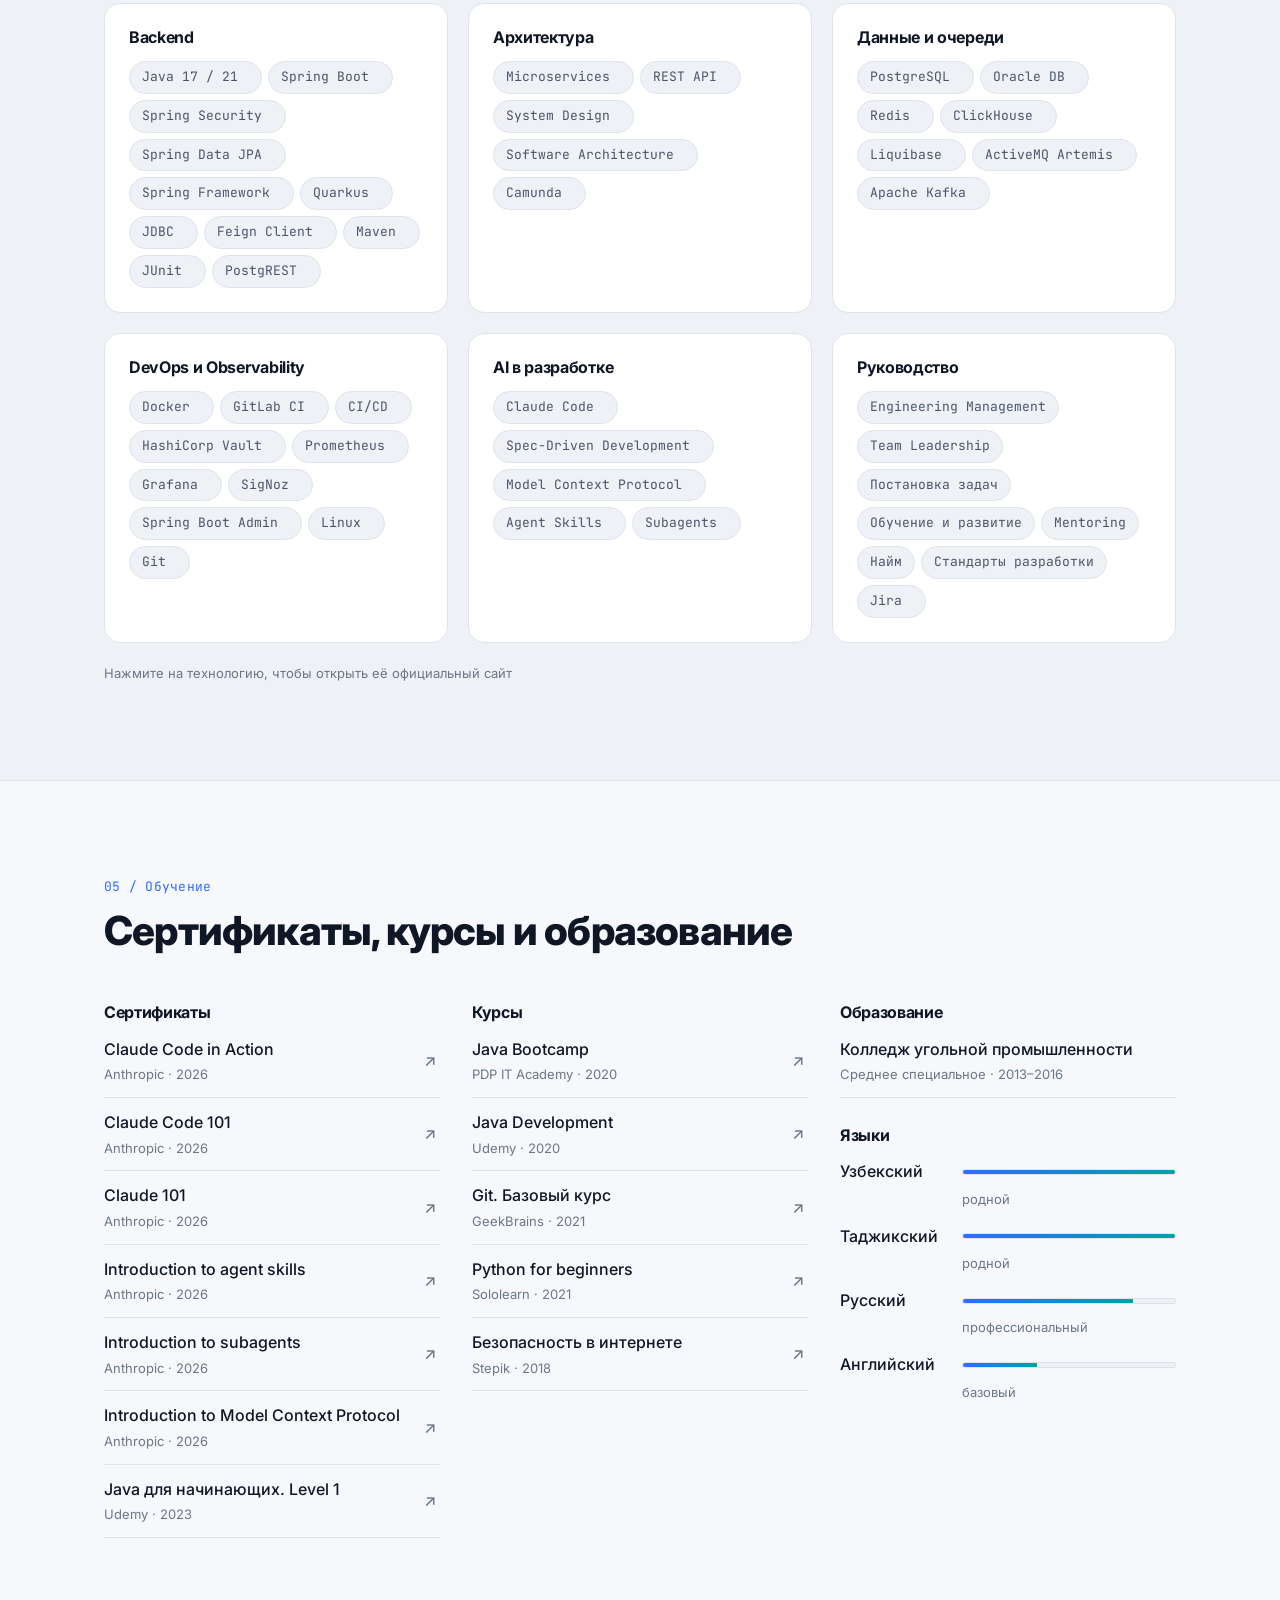
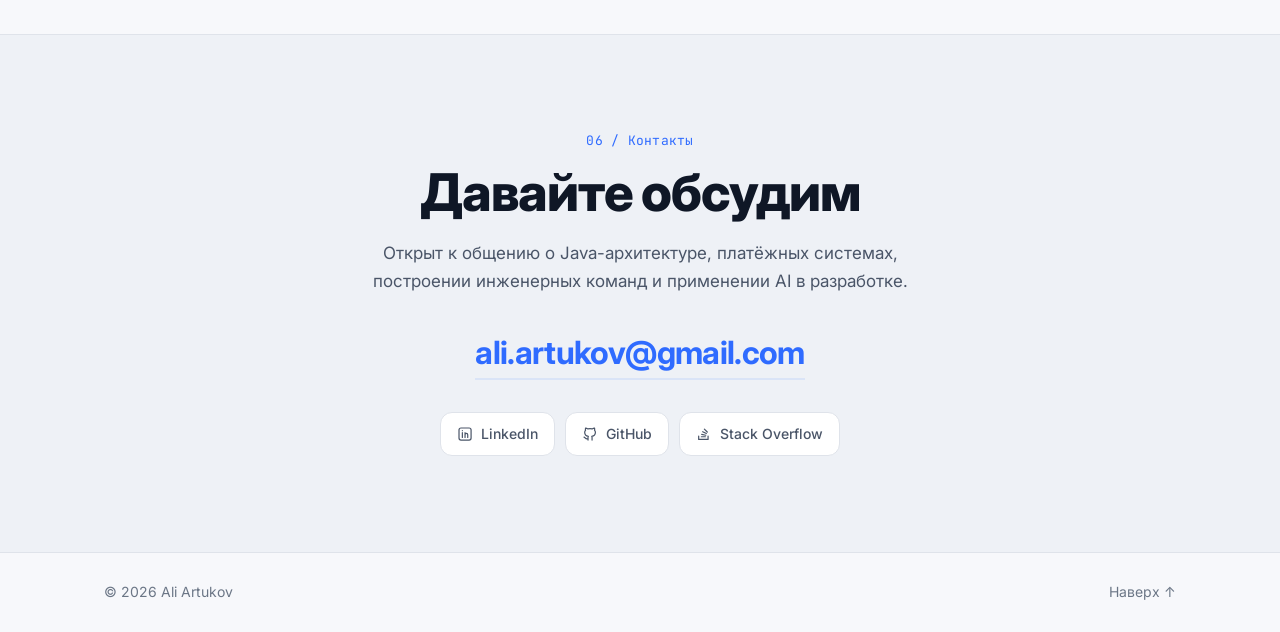
==== commit 23a020a0: "Drop skill level highlighting: hh.uz self-assessment is outdated" ====
--- a/index.html
+++ b/index.html
@@ -394,15 +394,15 @@
         <div class="skill-group reveal">
           <h3>Backend</h3>
           <ul class="tags tags--lg">
-            <li class="is-strong"><a href="https://www.oracle.com/java/" target="_blank" rel="noopener">Java 17 / 21</a></li>
-            <li class="is-strong"><a href="https://spring.io/projects/spring-boot" target="_blank" rel="noopener">Spring Boot</a></li>
-            <li class="is-strong"><a href="https://spring.io/projects/spring-security" target="_blank" rel="noopener">Spring Security</a></li>
-            <li class="is-strong"><a href="https://spring.io/projects/spring-data-jpa" target="_blank" rel="noopener">Spring Data JPA</a></li>
+            <li><a href="https://www.oracle.com/java/" target="_blank" rel="noopener">Java 17 / 21</a></li>
+            <li><a href="https://spring.io/projects/spring-boot" target="_blank" rel="noopener">Spring Boot</a></li>
+            <li><a href="https://spring.io/projects/spring-security" target="_blank" rel="noopener">Spring Security</a></li>
+            <li><a href="https://spring.io/projects/spring-data-jpa" target="_blank" rel="noopener">Spring Data JPA</a></li>
             <li><a href="https://spring.io/projects/spring-framework" target="_blank" rel="noopener">Spring Framework</a></li>
             <li><a href="https://quarkus.io/" target="_blank" rel="noopener">Quarkus</a></li>
-            <li class="is-strong"><a href="https://docs.oracle.com/javase/tutorial/jdbc/" target="_blank" rel="noopener">JDBC</a></li>
+            <li><a href="https://docs.oracle.com/javase/tutorial/jdbc/" target="_blank" rel="noopener">JDBC</a></li>
             <li><a href="https://spring.io/projects/spring-cloud-openfeign" target="_blank" rel="noopener">Feign Client</a></li>
-            <li class="is-strong"><a href="https://maven.apache.org/" target="_blank" rel="noopener">Maven</a></li>
+            <li><a href="https://maven.apache.org/" target="_blank" rel="noopener">Maven</a></li>
             <li><a href="https://junit.org/" target="_blank" rel="noopener">JUnit</a></li>
             <li><a href="https://postgrest.org/" target="_blank" rel="noopener">PostgREST</a></li>
           </ul>
@@ -410,8 +410,8 @@
         <div class="skill-group reveal">
           <h3>Архитектура</h3>
           <ul class="tags tags--lg">
-            <li class="is-strong"><a href="https://martinfowler.com/articles/microservices.html" target="_blank" rel="noopener">Microservices</a></li>
-            <li class="is-strong"><a href="https://ics.uci.edu/~fielding/pubs/dissertation/rest_arch_style.htm" target="_blank" rel="noopener">REST API</a></li>
+            <li><a href="https://martinfowler.com/articles/microservices.html" target="_blank" rel="noopener">Microservices</a></li>
+            <li><a href="https://ics.uci.edu/~fielding/pubs/dissertation/rest_arch_style.htm" target="_blank" rel="noopener">REST API</a></li>
             <li><a href="https://github.com/donnemartin/system-design-primer" target="_blank" rel="noopener">System Design</a></li>
             <li><a href="https://martinfowler.com/architecture/" target="_blank" rel="noopener">Software Architecture</a></li>
             <li><a href="https://camunda.com/" target="_blank" rel="noopener">Camunda</a></li>
@@ -420,19 +420,19 @@
         <div class="skill-group reveal">
           <h3>Данные и очереди</h3>
           <ul class="tags tags--lg">
-            <li class="is-strong"><a href="https://www.postgresql.org/" target="_blank" rel="noopener">PostgreSQL</a></li>
+            <li><a href="https://www.postgresql.org/" target="_blank" rel="noopener">PostgreSQL</a></li>
             <li><a href="https://www.oracle.com/database/" target="_blank" rel="noopener">Oracle DB</a></li>
             <li><a href="https://redis.io/" target="_blank" rel="noopener">Redis</a></li>
             <li><a href="https://clickhouse.com/" target="_blank" rel="noopener">ClickHouse</a></li>
             <li><a href="https://www.liquibase.com/" target="_blank" rel="noopener">Liquibase</a></li>
-            <li class="is-strong"><a href="https://artemis.apache.org/components/artemis/" target="_blank" rel="noopener">ActiveMQ Artemis</a></li>
+            <li><a href="https://artemis.apache.org/components/artemis/" target="_blank" rel="noopener">ActiveMQ Artemis</a></li>
             <li><a href="https://kafka.apache.org/" target="_blank" rel="noopener">Apache Kafka</a></li>
           </ul>
         </div>
         <div class="skill-group reveal">
           <h3>DevOps и Observability</h3>
           <ul class="tags tags--lg">
-            <li class="is-strong"><a href="https://www.docker.com/" target="_blank" rel="noopener">Docker</a></li>
+            <li><a href="https://www.docker.com/" target="_blank" rel="noopener">Docker</a></li>
             <li><a href="https://docs.gitlab.com/ci/" target="_blank" rel="noopener">GitLab CI</a></li>
             <li><a href="https://continuousdelivery.com/" target="_blank" rel="noopener">CI/CD</a></li>
             <li><a href="https://developer.hashicorp.com/vault" target="_blank" rel="noopener">HashiCorp Vault</a></li>
@@ -441,7 +441,7 @@
             <li><a href="https://signoz.io/" target="_blank" rel="noopener">SigNoz</a></li>
             <li><a href="https://github.com/codecentric/spring-boot-admin" target="_blank" rel="noopener">Spring Boot Admin</a></li>
             <li><a href="https://www.kernel.org/" target="_blank" rel="noopener">Linux</a></li>
-            <li class="is-strong"><a href="https://git-scm.com/" target="_blank" rel="noopener">Git</a></li>
+            <li><a href="https://git-scm.com/" target="_blank" rel="noopener">Git</a></li>
           </ul>
         </div>
         <div class="skill-group reveal">
@@ -457,13 +457,13 @@
         <div class="skill-group reveal">
           <h3>Руководство</h3>
           <ul class="tags tags--lg">
-            <li class="is-strong">Engineering Management</li><li class="is-strong">Team Leadership</li><li class="is-strong">Постановка задач</li>
-            <li class="is-strong">Обучение и развитие</li><li>Mentoring</li><li>Найм</li><li>Стандарты разработки</li>
+            <li>Engineering Management</li><li>Team Leadership</li><li>Постановка задач</li>
+            <li>Обучение и развитие</li><li>Mentoring</li><li>Найм</li><li>Стандарты разработки</li>
             <li><a href="https://www.atlassian.com/software/jira" target="_blank" rel="noopener">Jira</a></li>
           </ul>
         </div>
       </div>
-      <p class="legend"><span class="legend__mark"></span> продвинутый уровень · нажмите на технологию, чтобы открыть её официальный сайт</p>
+      <p class="legend">Нажмите на технологию, чтобы открыть её официальный сайт</p>
     </div>
   </section>
 
--- a/assets/style.css
+++ b/assets/style.css
@@ -332,7 +332,6 @@
 }
 .skill-group h3 { font-size: 16px; }
 .tags--lg li { font-size: 13px; padding: 5px 12px; }
-.tags li.is-strong { color: var(--accent); border-color: color-mix(in srgb, var(--accent) 45%, var(--border)); background: var(--accent-soft); }
 
 /* Linked tags: the whole pill is the link */
 .tags li:has(> a) { padding: 0; transition: border-color .15s, color .15s; }
@@ -346,7 +345,6 @@
 }
 .tags li > a:hover::after, .tags li > a:focus-visible::after { opacity: .8; transform: none; }
 .legend { display: flex; align-items: center; gap: 8px; margin-top: 20px; font-size: 13px; color: var(--muted); }
-.legend__mark { width: 14px; height: 14px; border-radius: 4px; background: var(--accent-soft); border: 1px solid var(--accent); }
 
 /* Learning */
 .learning { display: grid; grid-template-columns: repeat(3, 1fr); gap: 32px; }
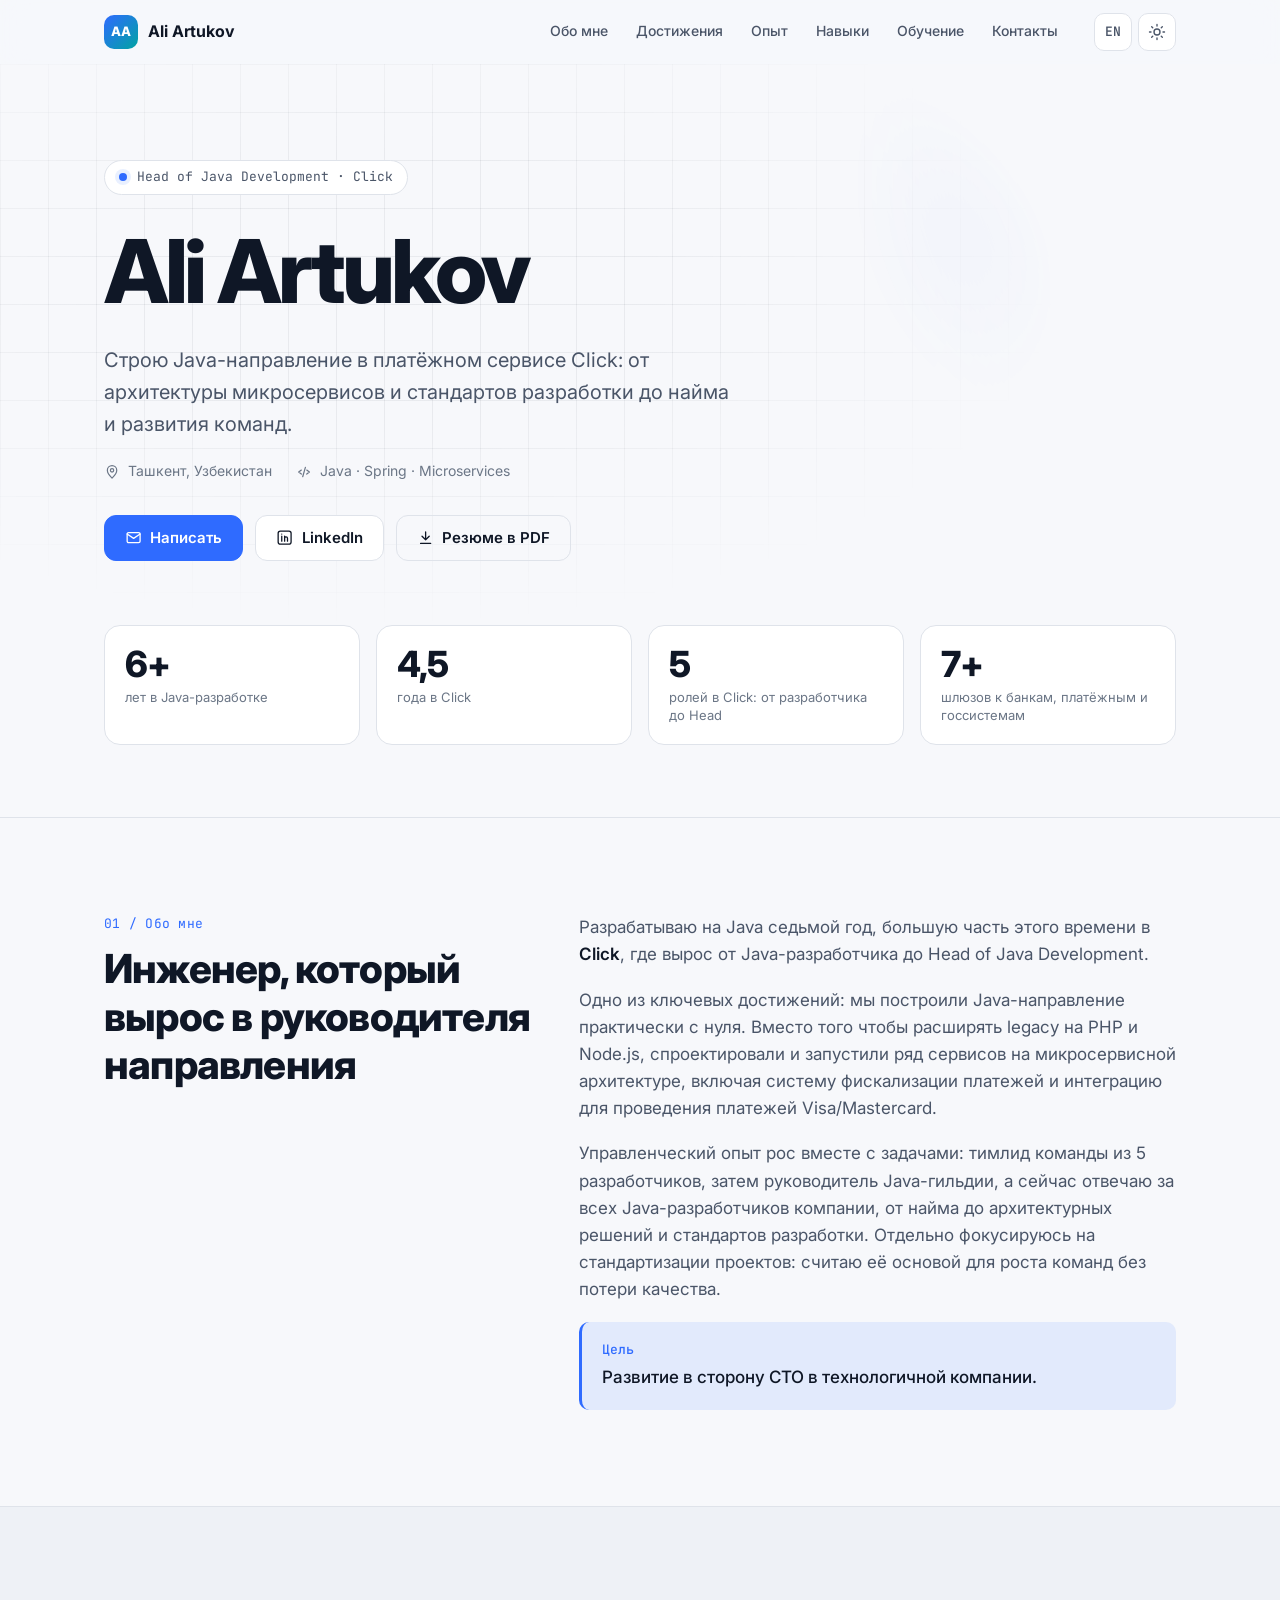
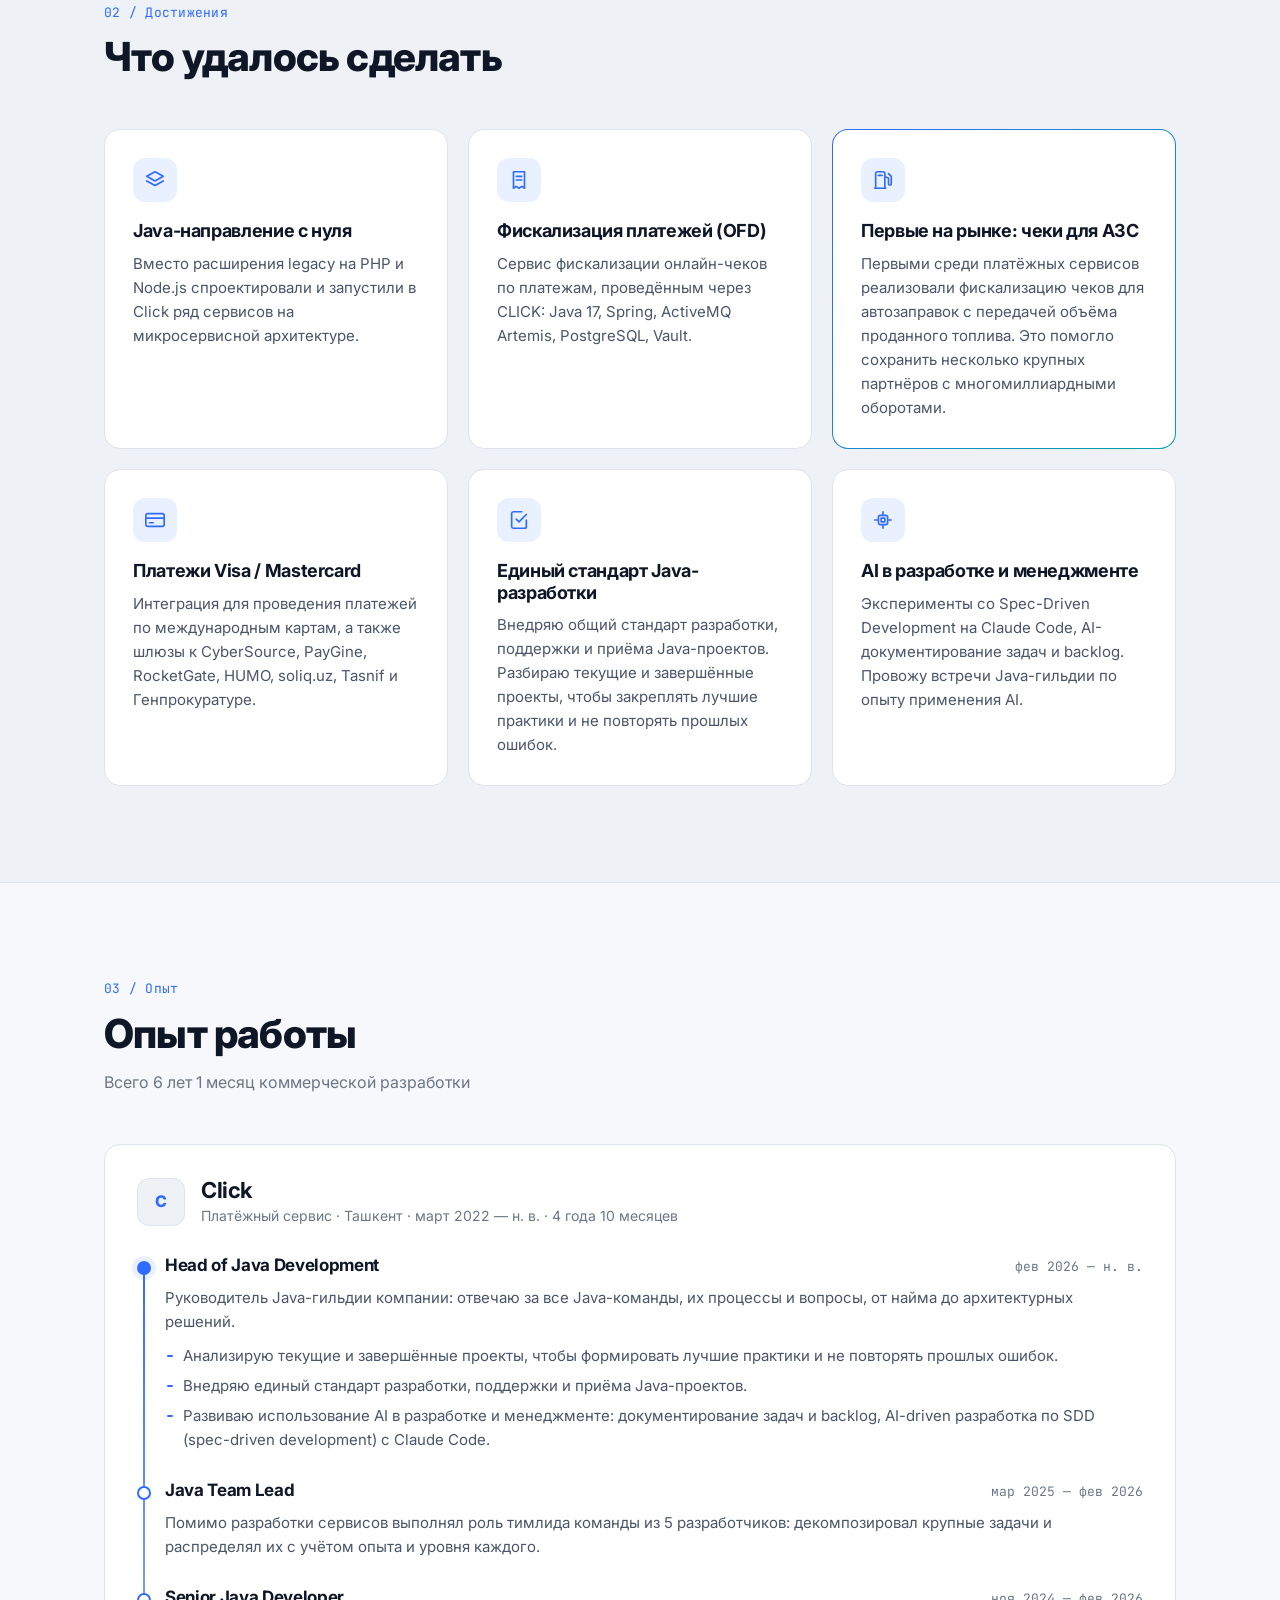
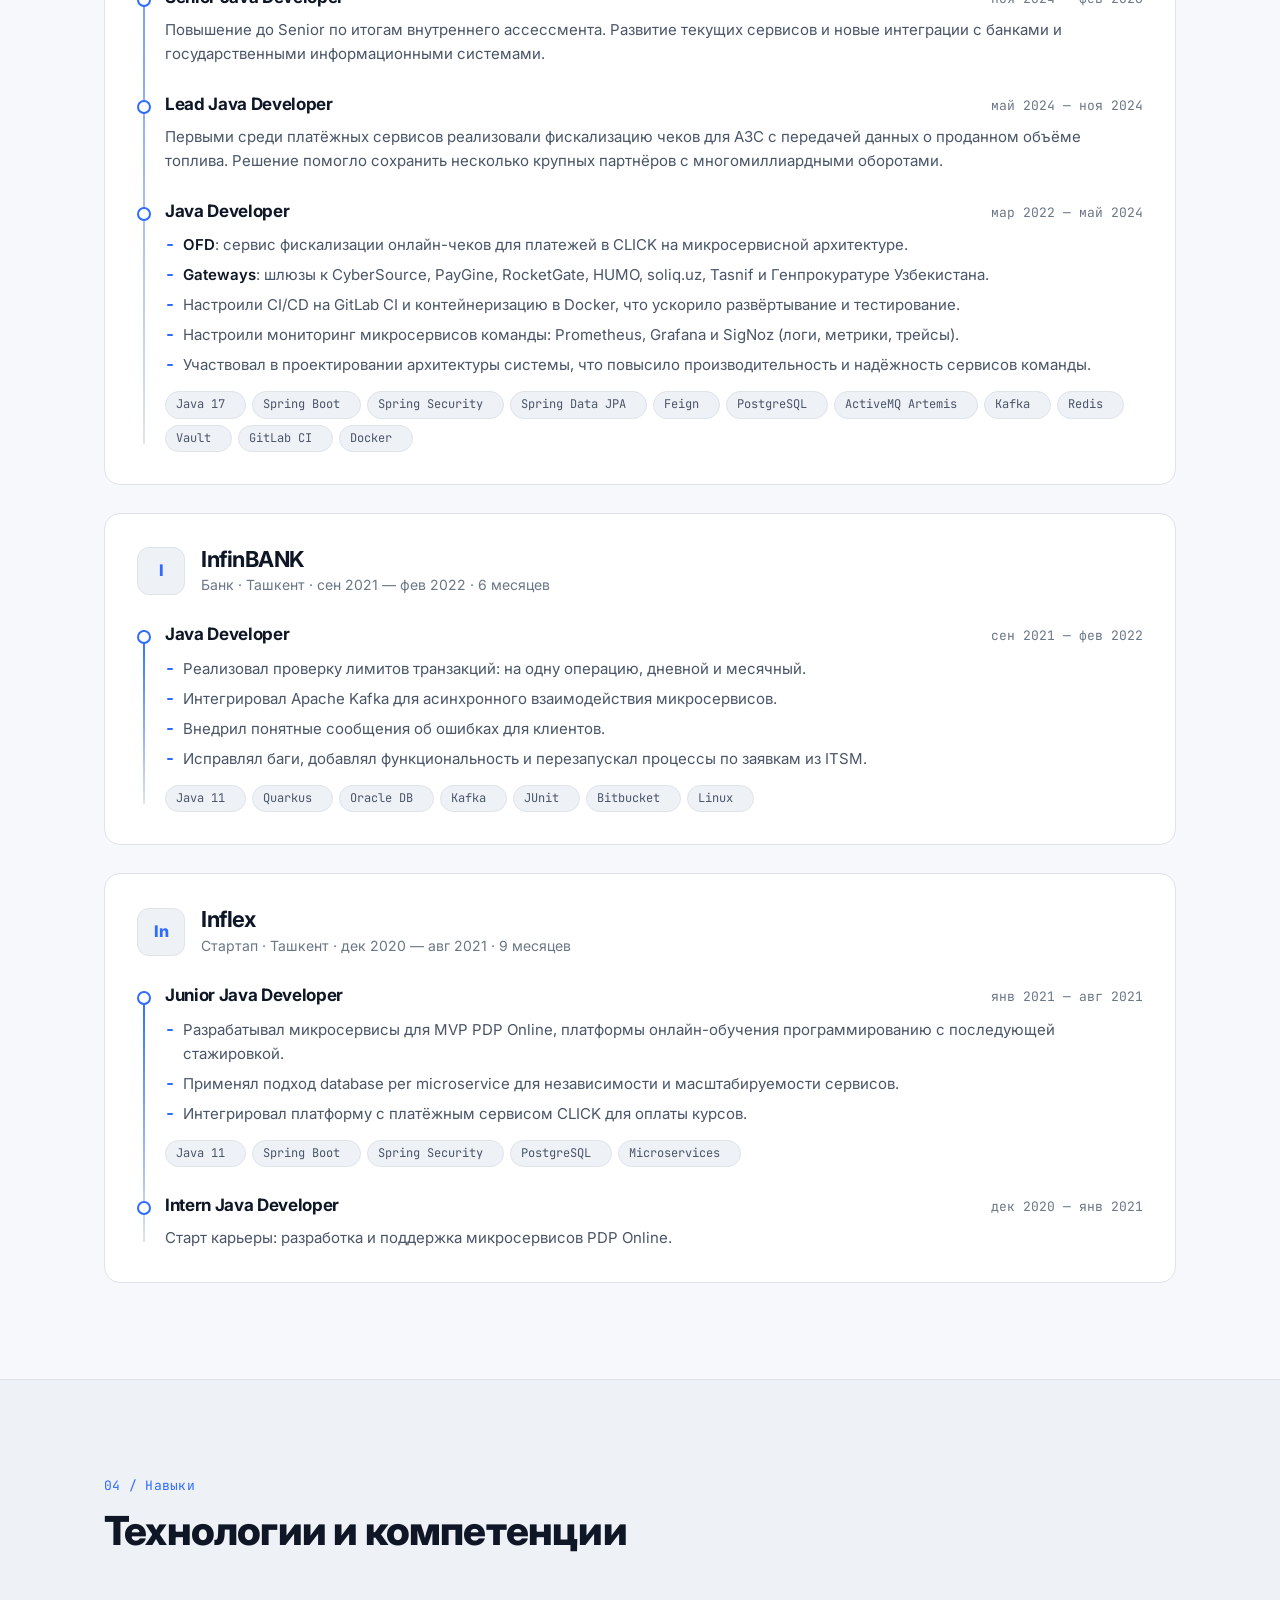
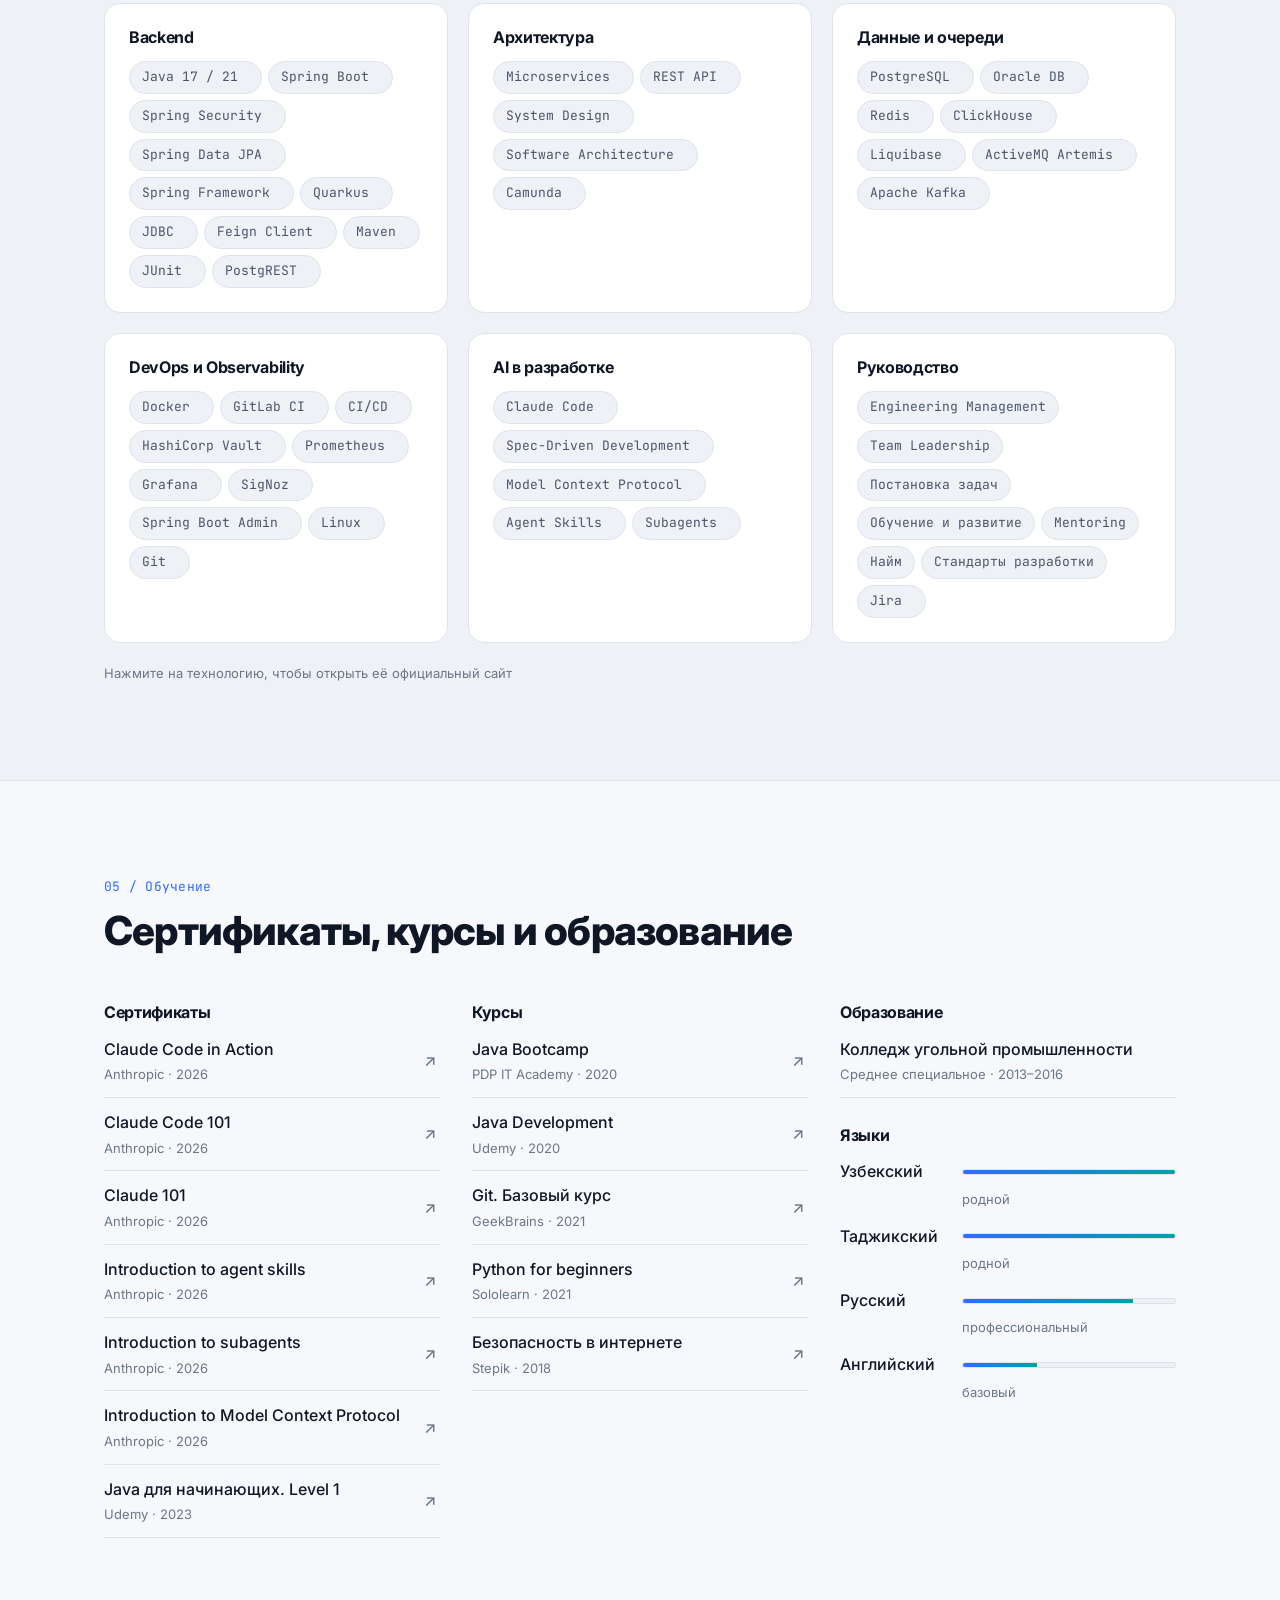
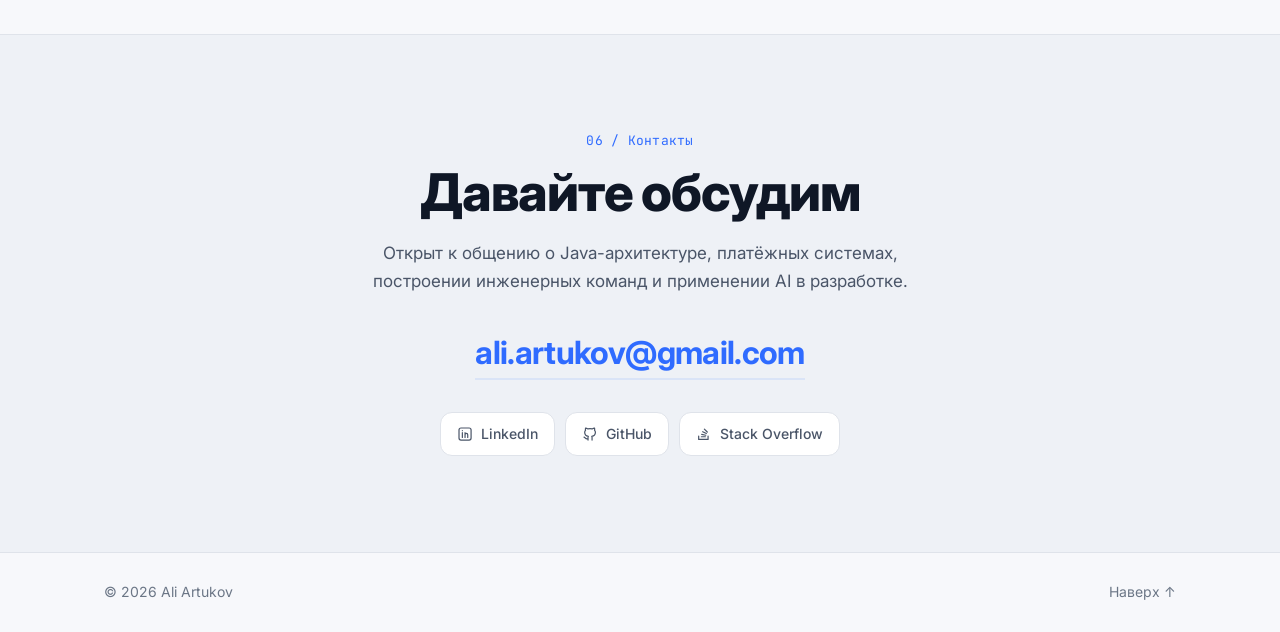
==== commit 2871892a: "Pre-release polish: compact print CV, stat units, copy fixes - print stylesheet: 5 → 3 pages, no orp" ====
--- a/index.html
+++ b/index.html
@@ -127,11 +127,11 @@
 
       <dl class="stats">
         <div class="stat">
-          <dt>лет в Java-разработке</dt>
+          <dt><span data-years-unit>лет</span> в Java-разработке</dt>
           <dd><span data-years-since="2020-12">5</span>+</dd>
         </div>
         <div class="stat">
-          <dt>лет в Click</dt>
+          <dt><span data-years-unit>года</span> в Click</dt>
           <dd><span data-years-since="2022-03" data-precise>4,5</span></dd>
         </div>
         <div class="stat">
@@ -155,8 +155,8 @@
       </div>
       <div class="prose reveal">
         <p>
-          Разрабатываю на Java <span data-years-ordinal="2020-12">шестой</span> год, большую часть пути в компании
-          <strong>Click</strong>: прошёл путь от Java-разработчика до Head of Java Development.
+          Разрабатываю на Java <span data-years-ordinal="2020-12">шестой</span> год, большую часть этого времени в
+          <strong>Click</strong>, где вырос от Java-разработчика до Head of Java Development.
         </p>
         <p>
           Одно из ключевых достижений: мы построили Java-направление практически с нуля. Вместо того
@@ -267,7 +267,7 @@
                 <h4>Senior Java Developer</h4>
                 <span class="role__date">ноя 2024 — фев 2026</span>
               </div>
-              <p>Повышение до Senior по итогам внутреннего ассесмента. Развитие текущих сервисов и новые интеграции с банками и государственными информационными системами.</p>
+              <p>Повышение до Senior по итогам внутреннего ассессмента. Развитие текущих сервисов и новые интеграции с банками и государственными информационными системами.</p>
             </li>
 
             <li class="role">
--- a/assets/style.css
+++ b/assets/style.css
@@ -185,8 +185,8 @@
   font-family: var(--mono); font-size: 13px; color: var(--text-2);
 }
 .dot {
-  width: 8px; height: 8px; border-radius: 50%; background: #22c55e;
-  box-shadow: 0 0 0 4px rgba(34, 197, 94, .18);
+  width: 8px; height: 8px; border-radius: 50%; background: var(--accent);
+  box-shadow: 0 0 0 4px var(--accent-soft);
 }
 
 .hero__title {
@@ -462,7 +462,7 @@
 }
 
 /* ==========================================================================
-   Print: turns the page into a clean one-column CV
+   Print: turns the page into a compact one-column CV
    ========================================================================== */
 @media print {
   :root, :root[data-theme="dark"] {
@@ -470,36 +470,67 @@
     --text: #000; --text-2: #222; --muted: #555; --accent: #1f4fd1; --accent-soft: transparent;
     color-scheme: light;
   }
-  @page { margin: 14mm 14mm; }
-  body { font-size: 11pt; line-height: 1.45; }
-  .nav, .skip-link, .hero__cta, .hero__grid, .footer, .legend, .contact__lead, #highlights { display: none !important; }
+  @page { margin: 12mm 14mm; }
+  body { font-size: 9.5pt; line-height: 1.4; }
+  .nav, .skip-link, .hero__cta, .hero__grid, .footer, .legend, .contact__lead, .kicker,
+  .stats, .dot, #highlights, .company__logo { display: none !important; }
   .js .reveal { opacity: 1; transform: none; }
-  .hero { padding: 0 0 12pt; border: 0; }
-  .hero__title { margin-top: 8pt; font-size: 28pt; color: #000; background: none; -webkit-text-fill-color: #000; }
-  .eyebrow { border: 0; padding: 0; }
-  .dot { display: none; }
-  .hero__lead { font-size: 12pt; margin-top: 6pt; }
-  .stats { display: none; }
-  .section { padding: 12pt 0; border: 0; }
-  .section__head { margin-bottom: 10pt; }
-  .section__head h2 { font-size: 15pt; }
-  .kicker { display: none; }
-  .two-col { grid-template-columns: 1fr; gap: 6pt; }
-  .prose { font-size: 11pt; gap: 6pt; }
+  h2, h3, h4 { break-after: avoid; }
+
+  .hero { padding: 0 0 6pt; border: 0; }
+  .eyebrow { border: 0; padding: 0; font-size: 10pt; }
+  .hero__title { margin-top: 2pt; font-size: 24pt; color: #000; background: none; -webkit-text-fill-color: #000; }
+  .hero__lead { font-size: 10.5pt; margin-top: 4pt; max-width: none; }
+  .hero__meta { margin-top: 4pt; font-size: 9pt; }
+  .hero__meta::after { content: "ali.artukov@gmail.com · linkedin.com/in/aliartukov"; }
+
+  .section, .section--alt, .section--contact { padding: 8pt 0; border: 0; }
+  .section__head { margin-bottom: 6pt; }
+  .section__head h2 { margin: 0; font-size: 13pt; }
+  .section__sub { margin-top: 2pt; }
+  .two-col { grid-template-columns: 1fr; gap: 4pt; }
+  .two-col .section__head h2 { font-size: 13pt; }
+  .prose { font-size: 9.5pt; gap: 4pt; }
   .goal { padding: 0; border: 0; }
-  .company { padding: 0; border: 0; break-inside: auto; }
-  .company__head { margin-bottom: 8pt; }
+
+  .timeline { gap: 10pt; }
+  .company { padding: 0; border: 0; }
+  .company__head { margin-bottom: 6pt; break-after: avoid; }
+  .company__head h3 { font-size: 12pt; }
+  .company__head p { font-size: 9pt; }
+  .roles { gap: 6pt; padding-left: 16pt; }
+  .role::before { left: -16pt; width: 9px; height: 9px; top: 4px; }
+  .roles::before { left: 3px; }
   .role { break-inside: avoid; }
-  .roles { gap: 10pt; }
-  .skills, .learning { grid-template-columns: 1fr 1fr; gap: 10pt; }
-  .skill-group { padding: 0; border: 0; }
-  .tags li { font-size: 9pt; padding: 1pt 6pt; }
+  .role__head h4 { font-size: 10pt; }
+  .role > p, .role > ul:not(.tags) li { font-size: 9.5pt; }
+  .role > ul:not(.tags) { margin-top: 3pt; gap: 1pt; }
+
+  /* Tags print as a plain comma-separated line */
+  .tags { display: block; margin-top: 3pt; color: var(--muted); font-size: 9pt; }
+  .tags li, .tags li:has(> a) { display: inline; padding: 0; border: 0; background: none; font: inherit; color: inherit; }
+  .tags li > a { display: inline; padding: 0; }
+  .tags li:not(:last-child)::after { content: ", "; }
+  .tags li > a::after, .list--links a::after { content: none; }
+
+  .skills { grid-template-columns: 1fr 1fr 1fr; gap: 8pt 14pt; }
+  .skill-group { padding: 0; border: 0; break-inside: avoid; }
+  .skill-group h3 { font-size: 10pt; }
+
+  .learning { grid-template-columns: 1fr 1fr 1fr; gap: 14pt; }
+  .learning__col { break-inside: avoid; }
+  .learning h3 { font-size: 10pt; margin-bottom: 4pt; }
+  .mt { margin-top: 8pt; }
+  .list li, .list--links a { display: block; padding: 1.5pt 0; }
+  .list li { border-bottom: 0; }
+  .list__meta { font-size: 8.5pt; }
+  .list__meta::before { content: " · "; }
+  .list--links li:has(> a) { padding: 0; }
+  .langs { gap: 3pt; }
+  .langs li { display: flex; gap: 6pt; }
+  .bar { display: none; }
+
+  /* Contacts are already in the header line */
+  #contact { display: none; }
   .card, .card:hover { box-shadow: none; transform: none; }
-  .contact { text-align: left; }
-  .contact h2 { font-size: 15pt; }
-  .contact__email { margin-top: 6pt; font-size: 12pt; border: 0; }
-  .socials { justify-content: flex-start; margin-top: 6pt; }
-  .socials a { border: 0; padding: 0 12pt 0 0; }
-  .tags li > a::after, .list--links a::after { content: none; }
-  .socials a[href^="http"]::after { content: " (" attr(href) ")"; font-size: 9pt; color: #555; }
-}
+}
